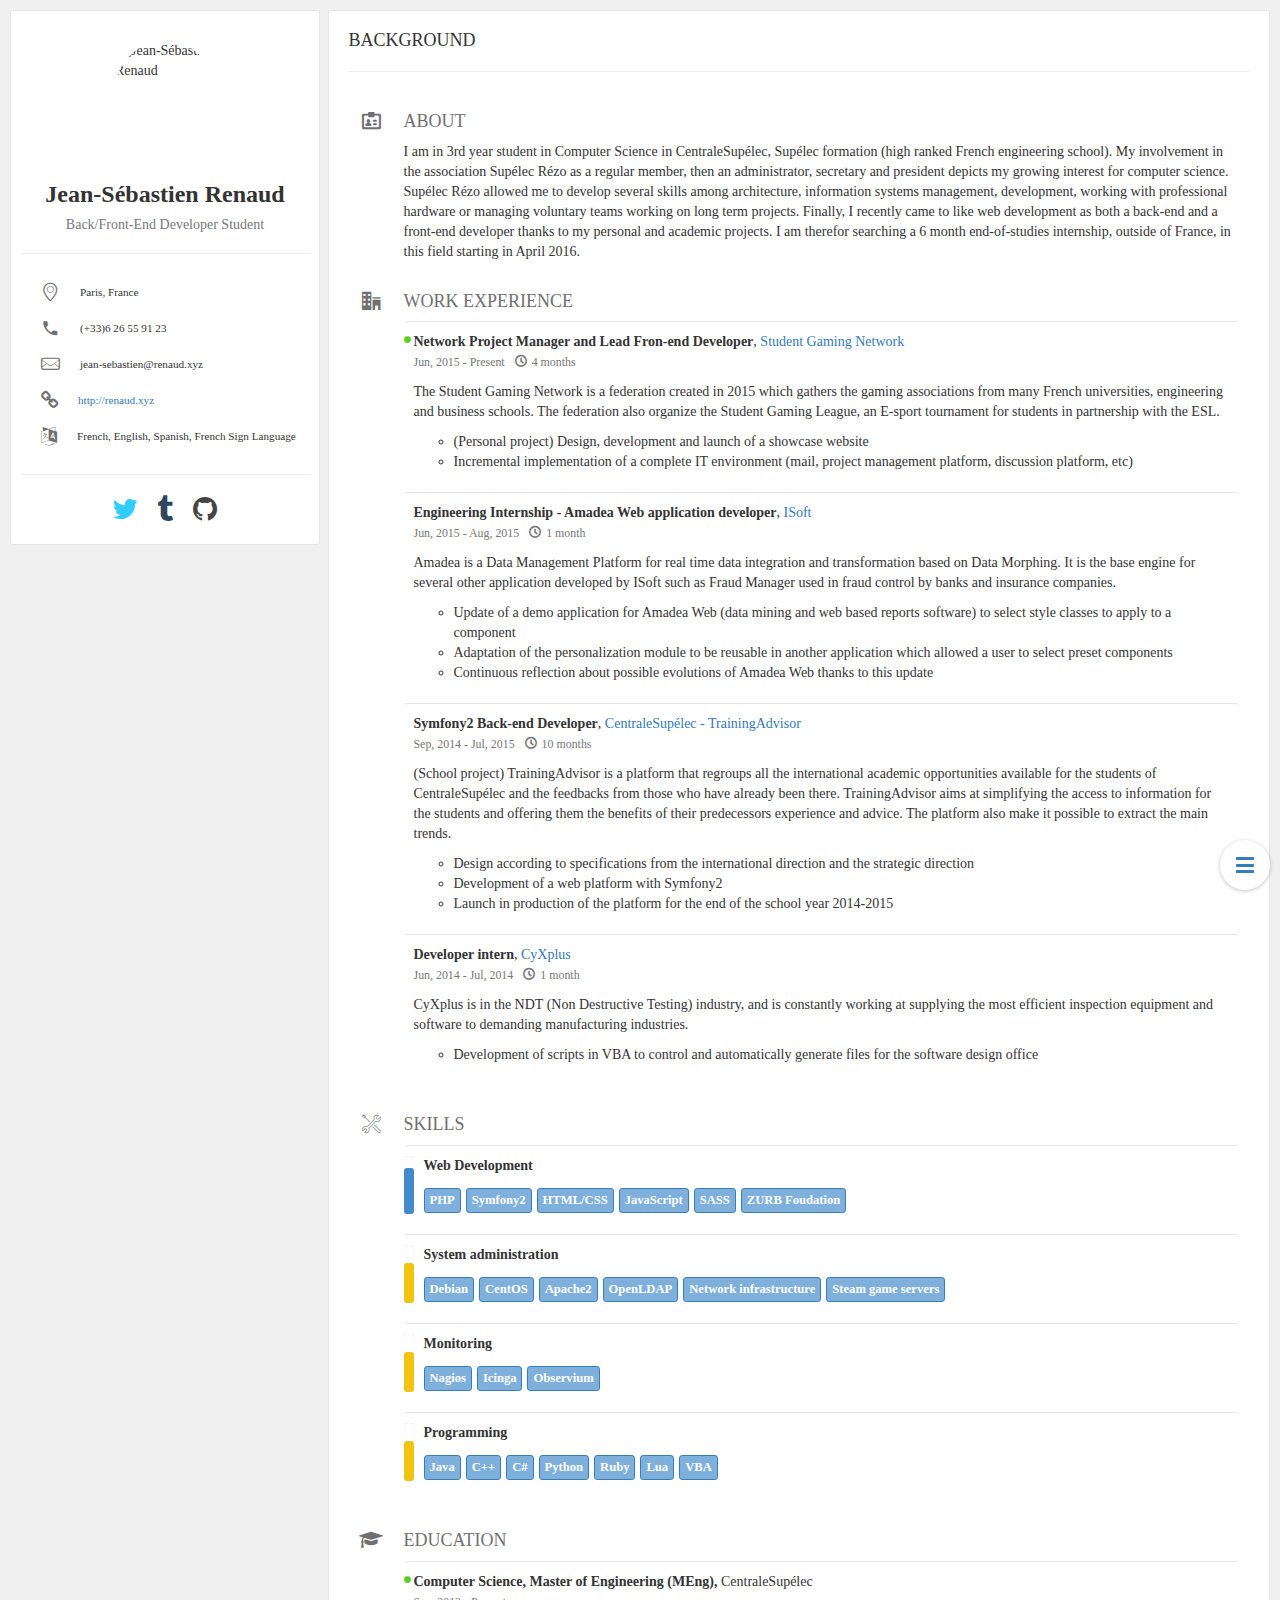
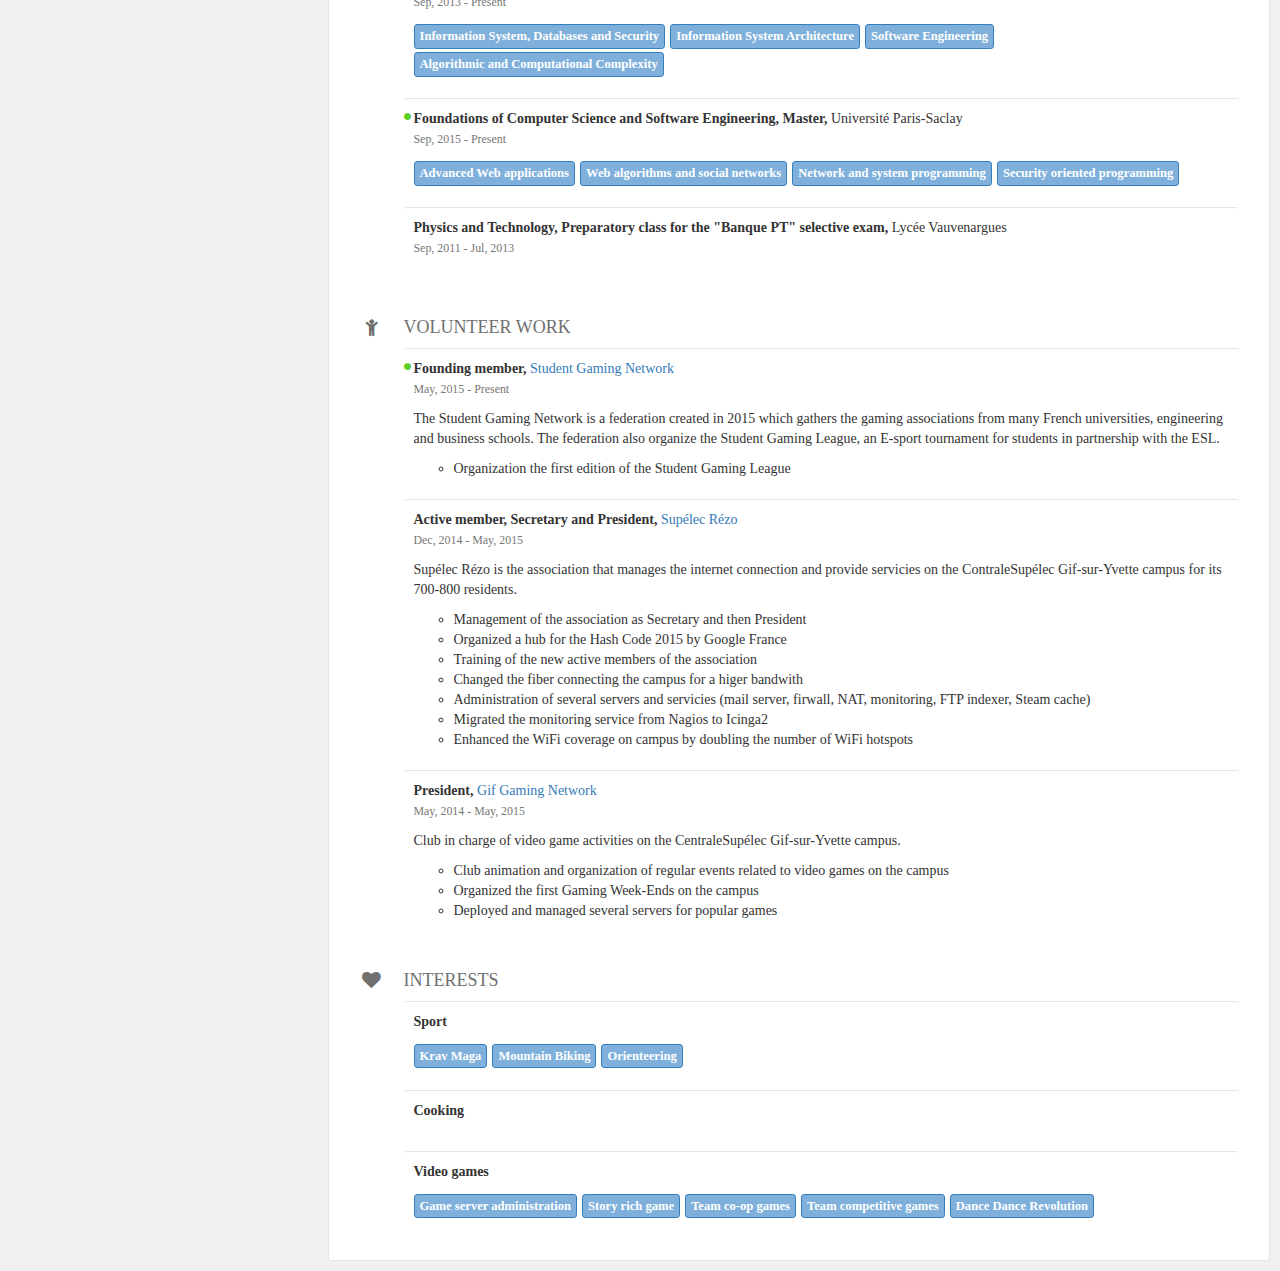
==== index.html @ fbee6b28 "Added the base file from the theme elegant" ====
<!DOCTYPE html>
<html lang="en">
    <head>
        <meta charset="utf-8"/>
        <meta http-equiv="X-UA-Compatible" content="IE=edge"/>
        <meta name="viewport" content="width=device-width, initial-scale=1"/>
        <title>Jean-Sébastien Renaud</title>
        <link rel="stylesheet" href="https://maxcdn.bootstrapcdn.com/bootstrap/3.2.0/css/bootstrap.min.css"/>
        <link rel='stylesheet prefetch' href='style.css'>
    </head>
    <body itemscope="itemscope" itemtype="http://schema.org/Person"><div class="container-fluid"><div class="row main clearfix"><a href="#" class="js-floating-nav-trigger floating-nav-trigger"><i class="icon-bars"></i><span class="close-icon">&times;</span></a><nav class="floating-nav js-floating-nav"><ul class="list-unstyled"><li><a href="#about"><i class="mr-10 icon-board"></i>About</a></li><li><a href="#work-experience"><i class="mr-10 icon-office"></i>Work Experience</a></li><li><a href="#skills"><i class="mr-10 icon-tools"></i>Skills</a></li><li><a href="#education"><i class="mr-10 icon-graduation-cap"></i>Education</a></li><li><a href="#volunteer-work"><i class="mr-10 icon-child"></i>Volunteer Work</a></li><li><a href="#interests"><i class="mr-10 icon-heart"></i>Interests</a></li></ul></nav><section class="col-md-3 card-wrapper profile-card-wrapper affix"><div class="card profile-card"><span class="profile-pic-container"><div class="profile-pic"><img data-src="holder.js/100x100" alt="Jean-Sébastien Renaud" src="//www.gravatar.com/avatar/46e7cecd5ee222e511d9d779387c1481?s=100&amp;r=pg&amp;d=mm" itemprop="image" class="media-object img-circle center-block"/></div><div class="name-and-profession text-center"><h3 itemprop="name"><b>Jean-Sébastien Renaud</b></h3><h5 itemprop="jobTitle" class="text-muted">Back/Front-End Developer Student</h5></div></span><hr/><div class="contact-details clearfix"><div class="detail"><span class="icon"><i class="icon fs-lg icon-location"></i></span><span class="info">Paris, France</span></div><div class="detail"><span class="icon"><i class="icon fs-lg icon-phone"></i></span><span itemprop="telephone" class="info">(+33)6 26 55 91 23</span></div><div class="detail"><span class="icon"><i class="icon fs-lg icon-mail"></i></span><span class="info"><a href="/cdn-cgi/l/email-protection#fa909f9b94d7899f989b898e939f94ba889f949b8f9ed4828380" itemprop="email" class="link-disguise"><span class="__cf_email__" data-cfemail="ddb7b8bcb3f0aeb8bfbcaea9b4b8b39dafb8b3bca8b9f3a5a4a7">[email&#160;protected]</span><script data-cfhash='f9e31' type="text/javascript">
        /* <![CDATA[ */!function(){try{var t="currentScript"in document?document.currentScript:function(){for(var t=document.getElementsByTagName("script"),e=t.length;e--;)if(t[e].getAttribute("data-cfhash"))return t[e]}();if(t&&t.previousSibling){var e,r,n,i,c=t.previousSibling,a=c.getAttribute("data-cfemail");if(a){for(e="",r=parseInt(a.substr(0,2),16),n=2;a.length-n;n+=2)i=parseInt(a.substr(n,2),16)^r,e+=String.fromCharCode(i);e=document.createTextNode(e),c.parentNode.replaceChild(e,c)}t.parentNode.removeChild(t);}}catch(u){}}()/* ]]> */</script></a></span></div><div class="detail"><span class="icon"><i class="icon fs-lg icon-link"></i></span><span class="info"><a href="http://renaud.xyz" target="_blank">http://renaud.xyz</a></span></div><div class="detail"><span title="Languages I speak" class="icon"><i class="icon fs-lg icon-language"></i></span><span class="info">French, English, Spanish, French Sign Language</span></div></div><hr/><div class="social-links text-center"><div><a href="https://twitter.com/BackIsBachus" target="_blank" rel="tooltip" title="Jean-Sébastien Renaud on Twitter" class="fs-2x social-link link-twitter icon-twitter"></a><a href="https://backisbachus.tumblr.com" target="_blank" rel="tooltip" title="Jean-Sébastien Renaud on Tumblr" class="fs-2x social-link link-tumblr icon-tumblr"></a><a href="https://github.com/BackIsBachus" target="_blank" rel="tooltip" title="Jean-Sébastien Renaud on GitHub" class="fs-2x social-link link-github icon-github"></a></div></div></div></section><section class="col-md-9 card-wrapper pull-right"><div class="card background-card"><h4 class="text-uppercase">Background</h4><hr/><div class="background-details"><div id="about" class="detail"><div class="icon"><i class="fs-lg icon-board"></i><span class="mobile-title">About</span></div><div class="info"><h4 class="title text-uppercase">About</h4><div itemprop="description" class="content">I am in 3rd year student in Computer Science in CentraleSupélec, Supélec formation (high ranked French engineering school). My involvement in the association Supélec Rézo as a regular member, then an administrator, secretary and president depicts my growing interest for computer science. Supélec Rézo allowed me to develop several skills among architecture, information systems management, development, working with professional hardware or managing voluntary teams working on long term projects. Finally, I recently came to like web development as both a back-end and a front-end developer thanks to my personal and academic projects. I am therefor searching a 6 month end-of-studies internship, outside of France, in this field starting in April 2016.</div></div></div><div id="work-experience" class="detail"><div class="icon"><i class="fs-lg icon-office"></i><span class="mobile-title">Work Experience</span></div><div class="info"><h4 class="title text-uppercase">Work Experience</h4><ul class="list-unstyled"><li class="card card-nested clearfix"><div class="content"><p class="clear-margin relative"><i rel="tooltip" title="Currently Working" data-placement="left" class="icon-circle current-event"></i><strong>Network Project Manager and Lead Fron-end Developer</strong>,&nbsp;<a href="http://studentgamingnetwork.fr" target="_blank">Student Gaming Network</a></p><p class="text-muted"><small><span class="space-right">Jun, 2015 - Present</span><span><i class="icon-clock mr-5"></i>4 months</span></small></p><p>The Student Gaming Network is a federation created in 2015 which gathers the gaming associations from many French universities, engineering and business schools. The federation also organize the Student Gaming League, an E-sport tournament for students in partnership with the ESL.</p><ul><li>(Personal project) Design, development and launch of a showcase website</li><li>Incremental implementation of a complete IT environment (mail, project management platform, discussion platform, etc)</li></ul></div></li><li class="card card-nested clearfix"><div class="content"><p class="clear-margin relative"><strong>Engineering Internship - Amadea Web application developer</strong>,&nbsp;<a href="http://www.isoft.fr/index_en.htm" target="_blank">ISoft</a></p><p class="text-muted"><small><span class="space-right">Jun, 2015 - Aug, 2015</span><span><i class="icon-clock mr-5"></i>1 month</span></small></p><p>Amadea is a Data Management Platform for real time data integration and transformation based on Data Morphing. It is the base engine for several other application developed by ISoft such as Fraud Manager used in fraud control by banks and insurance companies.</p><ul><li>Update of a demo application for Amadea Web (data mining and web based reports software) to select style classes to apply to a component</li><li>Adaptation of the personalization module to be reusable in another application which allowed a user to select preset components</li><li>Continuous reflection about possible evolutions of Amadea Web thanks to this update</li></ul></div></li><li class="card card-nested clearfix"><div class="content"><p class="clear-margin relative"><strong>Symfony2 Back-end Developer</strong>,&nbsp;<a href="https://trainingadvisor.supelec.fr" target="_blank">CentraleSupélec - TrainingAdvisor</a></p><p class="text-muted"><small><span class="space-right">Sep, 2014 - Jul, 2015</span><span><i class="icon-clock mr-5"></i>10 months</span></small></p><p>(School project) TrainingAdvisor is a platform that regroups all the international academic opportunities available for the students of CentraleSupélec and the feedbacks from those who have already been there. TrainingAdvisor aims at simplifying the access to information for the students and offering them the benefits of their predecessors experience and advice. The platform also make it possible to extract the main trends.</p><ul><li>Design according to specifications from the international direction and the strategic direction</li><li>Development of a web platform with Symfony2</li><li>Launch in production of the platform for the end of the school year 2014-2015</li></ul></div></li><li class="card card-nested clearfix"><div class="content"><p class="clear-margin relative"><strong>Developer intern</strong>,&nbsp;<a href="http://www.cyxplus.fr/" target="_blank">CyXplus</a></p><p class="text-muted"><small><span class="space-right">Jun, 2014 - Jul, 2014</span><span><i class="icon-clock mr-5"></i>1 month</span></small></p><p>CyXplus is in the NDT (Non Destructive Testing) industry, and is constantly working at supplying the most efficient inspection equipment and software to demanding manufacturing industries.</p><ul><li>Development of scripts in VBA to control and automatically generate files for the software design office</li></ul></div></li></ul></div></div><div id="skills" class="detail"><div class="icon"><i class="fs-lg icon-tools"></i><span class="mobile-title">Skills</span></div><div class="info"><h4 class="title text-uppercase">Skills</h4><div class="content"><ul class="list-unstyled"><li class="card card-nested card-skills"><div rel="tooltip" title="Advanced" data-placement="left" class="skill-level"><div class="skill-progress advanced"></div></div><div class="skill-info"><strong>Web Development</strong><div class="space-top labels"><span class="label label-keyword">PHP</span><span class="label label-keyword">Symfony2</span><span class="label label-keyword">HTML/CSS</span><span class="label label-keyword">JavaScript</span><span class="label label-keyword">SASS</span><span class="label label-keyword">ZURB Foudation</span></div></div></li><li class="card card-nested card-skills"><div rel="tooltip" title="Intermediate" data-placement="left" class="skill-level"><div class="skill-progress intermediate"></div></div><div class="skill-info"><strong>System administration</strong><div class="space-top labels"><span class="label label-keyword">Debian</span><span class="label label-keyword">CentOS</span><span class="label label-keyword">Apache2</span><span class="label label-keyword">OpenLDAP</span><span class="label label-keyword">Network infrastructure</span><span class="label label-keyword">Steam game servers</span></div></div></li><li class="card card-nested card-skills"><div rel="tooltip" title="Intermediate" data-placement="left" class="skill-level"><div class="skill-progress intermediate"></div></div><div class="skill-info"><strong>Monitoring</strong><div class="space-top labels"><span class="label label-keyword">Nagios</span><span class="label label-keyword">Icinga</span><span class="label label-keyword">Observium</span></div></div></li><li class="card card-nested card-skills"><div rel="tooltip" title="Intermediate" data-placement="left" class="skill-level"><div class="skill-progress intermediate"></div></div><div class="skill-info"><strong>Programming</strong><div class="space-top labels"><span class="label label-keyword">Java</span><span class="label label-keyword">C++</span><span class="label label-keyword">C#</span><span class="label label-keyword">Python</span><span class="label label-keyword">Ruby</span><span class="label label-keyword">Lua</span><span class="label label-keyword">VBA</span></div></div></li></ul></div></div></div><div id="education" class="detail"><div class="icon"><i class="fs-lg icon-graduation-cap"></i><span class="mobile-title">Education</span></div><div class="info"><h4 class="title text-uppercase">Education</h4><div class="content"><ul class="list-unstyled"><li class="card card-nested"><div class="content"><p class="clear-margin relative"><i rel="tooltip" title="Currently Pursuing" data-placement="left" class="icon-circle current-event"></i><strong>Computer Science, Master of Engineering (MEng),&nbsp;</strong>CentraleSupélec</p><p class="text-muted"><small>Sep, 2013 - Present</small></p><i></i><div class="space-top labels"><span class="label label-keyword">Information System, Databases and Security</span><span class="label label-keyword">Information System Architecture</span><span class="label label-keyword">Software Engineering</span><span class="label label-keyword">Algorithmic and Computational Complexity</span></div></div></li><li class="card card-nested"><div class="content"><p class="clear-margin relative"><i rel="tooltip" title="Currently Pursuing" data-placement="left" class="icon-circle current-event"></i><strong>Foundations of Computer Science and Software Engineering, Master,&nbsp;</strong>Université Paris-Saclay</p><p class="text-muted"><small>Sep, 2015 - Present</small></p><i></i><div class="space-top labels"><span class="label label-keyword">Advanced Web applications</span><span class="label label-keyword">Web algorithms and social networks</span><span class="label label-keyword">Network and system programming</span><span class="label label-keyword">Security oriented programming</span></div></div></li><li class="card card-nested"><div class="content"><p class="clear-margin relative"><strong>Physics and Technology, Preparatory class for the &quot;Banque PT&quot; selective exam,&nbsp;</strong>Lycée Vauvenargues</p><p class="text-muted"><small>Sep, 2011 - Jul, 2013</small></p><i></i></div></li></ul></div></div></div><div id="volunteer-work" class="detail"><div class="icon"><i class="fs-lg icon-child"></i><span class="mobile-title">Volunteer Work</span></div><div class="info"><h4 class="title text-uppercase">Volunteer Work</h4><div class="content"><ul class="list-unstyled"><li class="card card-nested"><div class="content"><p class="clear-margin relative"><i rel="tooltip" title="Currently Volunteering" data-placement="left" class="icon-circle current-event"></i><strong>Founding member, </strong><a href="http://studentgamingnetwork.fr/" target="_blank">Student Gaming Network</a></p><p class="text-muted"><small>May, 2015 - Present</small></p><p>The Student Gaming Network is a federation created in 2015 which gathers the gaming associations from many French universities, engineering and business schools. The federation also organize the Student Gaming League, an E-sport tournament for students in partnership with the ESL.</p><ul><li>Organization the first edition of the Student Gaming League</li></ul></div></li><li class="card card-nested"><div class="content"><p class="clear-margin relative"><strong>Active member, Secretary and President, </strong><a href="http://rezomen.fr/" target="_blank">Supélec Rézo</a></p><p class="text-muted"><small>Dec, 2014 - May, 2015</small></p><p>Supélec Rézo is the association that manages the internet connection and provide servicies on the ContraleSupélec Gif-sur-Yvette campus for its 700-800 residents.</p><ul><li>Management of the association as Secretary and then President</li><li>Organized a hub for the Hash Code 2015 by Google France</li><li>Training of the new active members of the association</li><li>Changed the fiber connecting the campus for a higer bandwith</li><li>Administration of several servers and servicies (mail server, firwall, NAT, monitoring, FTP indexer, Steam cache)</li><li>Migrated the monitoring service from Nagios to Icinga2</li><li>Enhanced the WiFi coverage on campus by doubling the number of WiFi hotspots</li></ul></div></li><li class="card card-nested"><div class="content"><p class="clear-margin relative"><strong>President, </strong><a href="http://gign.rez-gif.supelec.fr/" target="_blank">Gif Gaming Network</a></p><p class="text-muted"><small>May, 2014 - May, 2015</small></p><p>Club in charge of video game activities on the CentraleSupélec Gif-sur-Yvette campus.</p><ul><li>Club animation and organization of regular events related to video games on the campus</li><li>Organized the first Gaming Week-Ends on the campus</li><li>Deployed and managed several servers for popular games</li></ul></div></li></ul></div></div></div><div id="interests" class="detail"><div class="icon"><i class="fs-lg icon-heart"></i><span class="mobile-title">Interests</span></div><div class="info"><h4 class="title text-uppercase">Interests</h4><div class="content"><ul class="list-unstyled"><li class="card card-nested"><p><strong>Sport</strong></p><div class="space-top labels"><span class="label label-keyword">Krav Maga</span><span class="label label-keyword">Mountain Biking</span><span class="label label-keyword">Orienteering</span></div></li><li class="card card-nested"><p><strong>Cooking</strong></p><div class="space-top labels"></div></li><li class="card card-nested"><p><strong>Video games</strong></p><div class="space-top labels"><span class="label label-keyword">Game server administration</span><span class="label label-keyword">Story rich game</span><span class="label label-keyword">Team co-op games</span><span class="label label-keyword">Team competitive games</span><span class="label label-keyword">Dance Dance Revolution</span></div></li></ul></div></div></div></div></div></section></div></div><script src="https://ajax.googleapis.com/ajax/libs/jquery/1.11.0/jquery.min.js"></script><script src="https://cdnjs.cloudflare.com/ajax/libs/twitter-bootstrap/3.2.0/js/tooltip.js"></script><script src="https://cdnjs.cloudflare.com/ajax/libs/twitter-bootstrap/3.2.0/js/collapse.js"></script><script>$(function () {
        var toggleFloatingMenu = function() {
            $( '.js-floating-nav' ).toggleClass( 'is-visible' );
            $( '.js-floating-nav-trigger' ).toggleClass( 'is-open' );
        };

        $( ".background-card" ).css( "min-height", window.screen.availHeight + "px" );
        $( "[rel=tooltip]" ).tooltip();
        $( '.js-floating-nav-trigger' ).on( 'click', function(e) {
            e.preventDefault();
            toggleFloatingMenu();
        });
        $( '.js-floating-nav a' ).on( 'click', toggleFloatingMenu );

        $("#remaining-profiles").on('show.bs.collapse', function() {
            $( '.js-profiles-collapse > i' )
                .removeClass( 'icon-chevron-down' )
                .addClass( 'icon-chevron-up' );
        });

        $("#remaining-profiles").on('hidden.bs.collapse', function() {
            $( '.js-profiles-collapse > i' )
                .removeClass( 'icon-chevron-up' )
                .addClass( 'icon-chevron-down' );
        });
        });
        </script><script>WebFontConfig = {
    google: { families: [ 'Lato:300,400,700:latin' ] }
};
        (function() {
            var wf = document.createElement('script');
            wf.src = ('https:' == document.location.protocol ? 'https' : 'http') +
                '://ajax.googleapis.com/ajax/libs/webfont/1/webfont.js';
            wf.type = 'text/javascript';
            wf.async = 'true';
            var s = document.getElementsByTagName('script')[0];
            s.parentNode.insertBefore(wf, s);
        })();</script><script type="text/javascript">
        /* <![CDATA[ */
        (function(){try{var s,a,i,j,r,c,l=document.getElementsByTagName("a"),t=document.createElement("textarea");for(i=0;l.length-i;i++){try{a=l[i].getAttribute("href");if(a&&a.indexOf("/cdn-cgi/l/email-protection") > -1  && (a.length > 28)){s='';j=27+ 1 + a.indexOf("/cdn-cgi/l/email-protection");if (a.length > j) {r=parseInt(a.substr(j,2),16);for(j+=2;a.length>j&&a.substr(j,1)!='X';j+=2){c=parseInt(a.substr(j,2),16)^r;s+=String.fromCharCode(c);}j+=1;s+=a.substr(j,a.length-j);}t.innerHTML=s.replace(/</g,"&lt;").replace(/>/g,"&gt;");l[i].setAttribute("href","mailto:"+t.value);}}catch(e){}}}catch(e){}})();
        /* ]]> */
        </script>
        </body></html>
---- style.css ----
@font-face {
  font-family: 'icomoon';
  src: url([data-uri]) format('truetype');
  font-weight: normal;
  font-style: normal;
}

[class^="icon-"], [class*=" icon-"] {
	font-family: 'icomoon';
	speak: none;
	font-style: normal;
	font-weight: normal;
	font-variant: normal;
	text-transform: none;
	line-height: 1;

	/* Better Font Rendering =========== */
	-webkit-font-smoothing: antialiased;
	-moz-osx-font-smoothing: grayscale;
}

.icon-exercism:before {
	content: "\e601";
}
.icon-profile:before {
	content: "\e600";
}
.icon-tools:before {
	content: "\e034";
}
.icon-location:before {
	content: "\e602";
}
.icon-mail:before {
	content: "\e603";
}
.icon-phone:before {
	content: "\e03f";
}
.icon-newspaper:before {
	content: "\e607";
}
.icon-chevron-down:before {
	content: "\e60c";
}
.icon-chevron-up:before {
	content: "\e60d";
}
.icon-dots-three-horizontal:before {
	content: "\e60b";
}
.icon-thumbs-up:before {
	content: "\e604";
}
.icon-heart:before {
	content: "\f004";
}
.icon-book:before {
	content: "\f02d";
}
.icon-linkedin:before {
	content: "\f08c";
}
.icon-twitter:before {
	content: "\f099";
}
.icon-github:before {
	content: "\f09b";
}
.icon-link:before {
	content: "\f0c1";
}
.icon-bars:before {
	content: "\f0c9";
}
.icon-pinterest:before {
	content: "\f0d2";
}
.icon-googleplus:before {
	content: "\f0d5";
}
.icon-circle:before {
	content: "\f111";
}
.icon-code:before {
	content: "\f121";
}
.icon-youtube:before {
	content: "\f167";
}
.icon-stackoverflow:before {
	content: "\f16c";
}
.icon-instagram:before {
	content: "\f16d";
}
.icon-bitbucket:before {
	content: "\f171";
}
.icon-tumblr:before {
	content: "\f173";
}
.icon-dribbble:before {
	content: "\f17d";
}
.icon-skype:before {
	content: "\f17e";
}
.icon-foursquare:before {
	content: "\f180";
}
.icon-gittip:before {
	content: "\f184";
}
.icon-gratipay:before {
	content: "\f184";
}
.icon-stackexchange:before {
	content: "\f18d";
}
.icon-vimeo:before {
	content: "\f194";
}
.icon-graduation-cap:before {
	content: "\f19d";
}
.icon-language:before {
	content: "\f1ab";
}
.icon-child:before {
	content: "\f1ae";
}
.icon-behance:before {
	content: "\f1b5";
}
.icon-spotify:before {
	content: "\f1bc";
}
.icon-soundcloud:before {
	content: "\f1be";
}
.icon-codepen:before {
	content: "\f1cb";
}
.icon-hackernews:before {
	content: "\f1d4";
}
.icon-lastfm:before {
	content: "\f202";
}
.icon-angellist:before {
	content: "\f209";
}
.icon-facebook:before {
	content: "\f230";
}
.icon-trophy:before {
	content: "\e605";
}
.icon-office:before {
	content: "\e606";
}
.icon-clock:before {
	content: "\e60a";
}
.icon-reddit:before {
	content: "\e609";
}
.icon-board:before {
	content: "\e608";
}


.relative {
  position: relative;
}
.clear-margin {
  margin: 0;
}
.space-top {
  margin-top: 10px;
}
.space-right {
  margin-right: 10px;
}
.mr-5 {
  margin-right: 5px;
}
.mr-10 {
  margin-right: 10px;
}
.ml-5 {
  margin-left: 5px;
}
.labels {
  line-height: 2;
}
.label-keyword {
  display: inline-block;
  background: #7eb0db;
  color: white;
  font-size: 0.9em;
  padding: 5px;
  border: 1px solid #357ebd;
  margin-right: 5px;
}
.label-keyword:last-child {
  margin-right: 0;
}
.link-disguise {
  color: inherit;
}
.link-disguise:hover {
  color: inherit;
}
.clear-margin {
  margin: 0;
}
@media (max-width: 992px) {
  .clear-margin-sm {
    margin-bottom: 0;
  }
}
.fs-lg {
  font-size: 1.33333333em;
  line-height: .75em;
  vertical-align: -15%;
}
.fs-2x {
  font-size: 2em;
}
.fs-3x {
  font-size: 3em;
}
.fs-4x {
  font-size: 4em;
}
.btn-circle-sm {
  width: 28px;
  height: 28px;
  line-height: 28px;
  border-radius: 50%;
  text-align: center;
  padding: 0;
  outline: none !important;
}
body {
  font-family: 'Lato';
  background: #f0f0f0;
  color: #333333;
}
.main {
  padding: 5px;
}
.card {
  background: #ffffff;
  border: 1px solid #e6e6e6;
  border-radius: 3px;
  min-height: 300px;
  padding: 10px;
}
.card-nested {
  min-height: 0;
  margin-bottom: 10px;
  border-width: 1px 0 0 0;
}
.card-nested:before,
.card-nested:after {
  content: " ";
  display: table;
}
.card-nested:after {
  clear: both;
}
@media (max-width: 480px) {
  .card-nested {
    padding: 5px 0;
  }
}
.background-card {
  padding: 10px 20px;
}
.card-wrapper {
  padding: 5px;
}
@media (max-width: 992px) {
  .card-wrapper {
    float: none !important;
  }
}
.background-details .detail {
  display: table;
  padding: 10px 0;
}
.background-details .detail .icon {
  min-width: 45px;
  max-width: 45px;
  text-align: center;
}
.background-details .detail .info {
  width: 100%;
}
.background-details .detail .title,
.background-details .detail .icon {
  color: #707070;
}
.background-details .detail .mobile-title {
  display: none;
}
@media (max-width: 480px) {
  .background-details .detail .mobile-title {
    display: inline-block;
    margin-left: 5px;
    font-weight: bold;
    text-transform: uppercase;
    vertical-align: middle;
  }
}
.background-details .detail .icon,
.background-details .detail .info {
  display: table-cell;
  padding: 0 10px;
}
@media (max-width: 480px) {
  .background-details .detail {
    display: block;
  }
  .background-details .detail .icon {
    max-width: inherit;
    min-width: inherit;
    text-align: left;
  }
  .background-details .detail .icon,
  .background-details .detail .info {
    display: block;
    padding: 10px 0;
  }
  .background-details .detail .title {
    display: none;
  }
}
.info .content.has-sidebar {
  width: 80%;
  box-sizing: border-box;
  float: left;
  padding: 0 10px;
  border-right: 1px solid #cdcdcd;
}
@media (max-width: 992px) {
  .info .content.has-sidebar {
    width: 100%;
    border-right: 0;
  }
}
@media (max-width: 480px) {
  .info .content.has-sidebar {
    padding: 0 2px;
  }
}
.info .sidebar {
  margin-left: 80%;
  box-sizing: border-box;
  padding: 10px;
}
@media (max-width: 480px) {
  ul {
    padding-left: 25px;
  }
}
.current-event {
  font-size: 8px;
  color: #5ACE24;
  position: absolute;
  right: 100%;
  top: 4px;
  left: -10px;
}
/*
    Credits: http://codyhouse.co/demo/smart-fixed-navigation/index.html
*/
.floating-nav-trigger {
  width: 50px;
  height: 50px;
  -webkit-box-shadow: 0 1px 4px rgba(0, 0, 0, 0.24);
  box-shadow: 0 1px 4px rgba(0, 0, 0, 0.24);
  -webkit-transition: background-color 0.5s ease;
  -o-transition: background-color 0.5s ease;
  transition: background-color 0.5s ease;
  display: block;
  border-radius: 50%;
  text-align: center;
  background-color: white;
  font-size: 1.5em;
  color: #357ebd;
  z-index: 100;
  position: fixed;
  bottom: 10px;
  right: 10px;
  text-decoration: none !important;
}
.floating-nav-trigger > [class^="icon-"],
.floating-nav-trigger [class*=" icon-"],
.floating-nav-trigger > .close-icon {
  line-height: 50px;
}
.floating-nav-trigger .close-icon {
  display: none;
}
.floating-nav-trigger:hover {
  color: #1f496e;
  background-color: #e6e6e6;
}
.floating-nav-trigger.is-open {
  -webkit-box-shadow: none;
  box-shadow: none;
}
.floating-nav-trigger.is-open .close-icon {
  display: inherit;
}
.floating-nav-trigger.is-open .icon-bars {
  display: none;
}
.floating-nav-trigger.is-open:hover {
  background-color: white;
}
.floating-nav {
  -webkit-transform: scale(0);
  -ms-transform: scale(0);
  -o-transform: scale(0);
  transform: scale(0);
  -webkit-transform-origin: 100% 100%;
  -moz-transform-origin: 100% 100%;
  -ms-transform-origin: 100% 100%;
  transform-origin: 100% 100%;
  -webkit-transition: transform 0.3s, visibility 0s 0.3s;
  -o-transition: transform 0.3s, visibility 0s 0.3s;
  transition: transform 0.3s, visibility 0s 0.3s;
  -webkit-box-shadow: 0 1px 4px rgba(0, 0, 0, 0.24);
  box-shadow: 0 1px 4px rgba(0, 0, 0, 0.24);
  position: fixed;
  z-index: 50;
  right: 10px;
  bottom: 10px;
  background-color: white;
  width: 90%;
  max-width: 400px;
  visibility: hidden;
  overflow: hidden;
}
.floating-nav ul {
  font-size: 1.2em;
  margin: 0;
}
.floating-nav ul li {
  border-bottom: 1px solid #eff2f6;
}
.floating-nav ul li a {
  padding: 20px;
  text-decoration: none;
  color: #357ebd;
  display: block;
}
.floating-nav ul li a:hover {
  color: #1f496e;
}
.floating-nav ul li:last-child {
  border-bottom: 0;
}
.floating-nav.is-visible {
  -webkit-transform: scale(1);
  -ms-transform: scale(1);
  -o-transform: scale(1);
  transform: scale(1);
  -webkit-transition: transform 0.3s, visibility 0s 0s;
  -o-transition: transform 0.3s, visibility 0s 0s;
  transition: transform 0.3s, visibility 0s 0s;
  visibility: visible;
}
@media (max-width: 992px) {
  .profile-card-wrapper {
    position: relative;
  }
}
.profile-pic {
  padding: 20px 0;
}
@media (max-width: 992px) {
  .profile-pic {
    padding: 10px 0;
  }
}
.profile-pic img {
  width: 100px;
  height: 100px;
}
@media (max-width: 992px) {
  .name {
    margin-top: 10px;
  }
}
@media (max-width: 768px) {
  .contact-details {
    text-align: center;
  }
}
.contact-details .detail {
  display: table;
  padding: 10px 0;
}
.contact-details .detail .icon {
  padding: 0 10px;
  color: #707070;
}
@media (max-width: 992px) {
  .contact-details .detail .icon {
    padding: 0 5px 0 0;
  }
}
.contact-details .detail .info {
  font-size: 0.8em;
}
.contact-details .detail .icon,
.contact-details .detail .info {
  display: table-cell;
  vertical-align: middle;
}
@media (max-width: 768px) {
  .contact-details .detail {
    position: relative;
    float: left;
    width: 100%;
    min-height: 1px;
    padding-left: 15px;
    padding-right: 15px;
  }
}
@media (max-width: 992px) {
  .contact-details .detail {
    position: relative;
    min-height: 1px;
    padding-left: 15px;
    padding-right: 15px;
    padding: 10px;
  }
  .contact-details .detail .icon,
  .contact-details .detail .info {
    display: inline-block;
  }
}
@media (max-width: 992px) and (min-width: 768px) {
  .contact-details .detail {
    float: left;
    width: 25%;
  }
}
.social-links {
  line-height: 2.5;
}
.social-link {
  margin-left: 5px;
  min-width: 35px;
  display: inline-block;
}
.social-link:first-child {
  margin-left: 0;
}
.social-link:hover {
  text-decoration: none;
}
.link-github {
  color: #454545;
}
.link-github:hover,
.link-github:focus {
  text-decoration: none;
  color: #2b2b2b;
}
.link-twitter {
  color: #33ccff;
}
.link-twitter:hover,
.link-twitter:focus {
  text-decoration: none;
  color: #00bfff;
}
.link-blog {
  color: #f36f24;
}
.link-blog:hover,
.link-blog:focus {
  text-decoration: none;
  color: #d8560c;
}
.link-linkedin {
  color: #007bb6;
}
.link-linkedin:hover,
.link-linkedin:focus {
  text-decoration: none;
  color: #005983;
}
.link-skype {
  color: #12a5f4;
}
.link-skype:hover,
.link-skype:focus {
  text-decoration: none;
  color: #0986ca;
}
.link-instagram {
  color: #3f729b;
}
.link-instagram:hover,
.link-instagram:focus {
  text-decoration: none;
  color: #305777;
}
.link-stackoverflow {
  color: #8e8e92;
}
.link-stackoverflow:hover,
.link-stackoverflow:focus {
  text-decoration: none;
  color: #747479;
}
.link-stackexchange {
  color: #62b0df;
}
.link-stackexchange:hover,
.link-stackexchange:focus {
  text-decoration: none;
  color: #389bd6;
}
.link-lastfm {
  color: #d12127;
}
.link-lastfm:hover,
.link-lastfm:focus {
  text-decoration: none;
  color: #a51a1f;
}
.link-soundcloud {
  color: #e8822d;
}
.link-soundcloud:hover,
.link-soundcloud:focus {
  text-decoration: none;
  color: #cc6916;
}
.link-googleplus {
  color: #dd4b39;
}
.link-googleplus:hover,
.link-googleplus:focus {
  text-decoration: none;
  color: #c23321;
}
.link-youtube {
  color: #dd4b39;
}
.link-youtube:hover,
.link-youtube:focus {
  text-decoration: none;
  color: #c23321;
}
.link-pinterest {
  color: #bd091f;
}
.link-pinterest:hover,
.link-pinterest:focus {
  text-decoration: none;
  color: #8c0717;
}
.link-gratipay {
  color: #663300;
}
.link-gratipay:hover,
.link-gratipay:focus {
  text-decoration: none;
  color: #331a00;
}
.link-vimeo {
  color: #17b3e8;
}
.link-vimeo:hover,
.link-vimeo:focus {
  text-decoration: none;
  color: #128fba;
}
.link-behance {
  color: #2c98cf;
}
.link-behance:hover,
.link-behance:focus {
  text-decoration: none;
  color: #2379a5;
}
.link-codepen {
  color: #1c1c1c;
}
.link-codepen:hover,
.link-codepen:focus {
  text-decoration: none;
  color: #020202;
}
.link-foursquare {
  color: #fa4778;
}
.link-foursquare:hover,
.link-foursquare:focus {
  text-decoration: none;
  color: #f91554;
}
.link-reddit {
  color: #545454;
}
.link-reddit:hover,
.link-reddit:focus {
  text-decoration: none;
  color: #3b3b3b;
}
.link-spotify {
  color: #acd200;
}
.link-spotify:hover,
.link-spotify:focus {
  text-decoration: none;
  color: #829f00;
}
.link-tumblr {
  color: #2d4661;
}
.link-tumblr:hover,
.link-tumblr:focus {
  text-decoration: none;
  color: #1d2d3e;
}
.link-dribbble {
  color: #ce366f;
}
.link-dribbble:hover,
.link-dribbble:focus {
  text-decoration: none;
  color: #a82959;
}
.link-facebook {
  color: #4b6daa;
}
.link-facebook:hover,
.link-facebook:focus {
  text-decoration: none;
  color: #3b5687;
}
.link-angellist {
  color: #000000;
}
.link-angellist:hover,
.link-angellist:focus {
  text-decoration: none;
  color: #000000;
}
.link-bitbucket {
  color: #205081;
}
.link-bitbucket:hover,
.link-bitbucket:focus {
  text-decoration: none;
  color: #163758;
}
.link-hackernews {
  color: #ff6600;
}
.link-hackernews:hover,
.link-hackernews:focus {
  text-decoration: none;
  color: #cc5200;
}
.link-exercism {
  color: #d81d4e;
}
.link-exercism:hover,
.link-exercism:focus {
  text-decoration: none;
  color: #ab173e;
}
.card-skills {
  position: relative;
}
.skill-level {
  border-radius: 3px;
  position: absolute;
  top: 10px;
  bottom: 10px;
  left: 0;
  width: 10px;
  box-shadow: inset 0 0 1px rgba(0, 0, 0, 0.2);
}
.skill-level .skill-progress {
  position: absolute;
  border-radius: 3px;
  bottom: 0;
  width: 100%;
  -webkit-transition: height 1s ease;
}
.skill-level .skill-progress.beginner {
  height: 50%;
  background: #e74c3c;
}
.skill-level .skill-progress.intermediate {
  height: 70%;
  background: #f1c40f;
}
.skill-level .skill-progress.advanced {
  height: 80%;
  background: #428bca;
}
.skill-level .skill-progress.master {
  height: 95%;
  background: #5cb85c;
}
.skill-info {
  margin-left: 10px;
}
@media (max-width: 480px) {
  .skill-info {
    margin-left: 20px;
  }
}
@media (max-width: 768px) {
  .quote {
    font-size: inherit;
  }
}
@media print {
  a[href]:after {
    content: none !important;
  }
  .profile-card {
    text-align: center;
  }
  .profile-pic {
    display: inline-block;
    vertical-align: middle;
  }
  .profile-pic img {
    border-radius: 0;
  }
  .name-and-profession {
    display: inline-block;
    vertical-align: middle;
    margin-left: 15px;
  }
  .contact-details .detail {
    position: relative;
    float: left;
    width: 25%;
    min-height: 1px;
    padding-left: 15px;
    padding-right: 15px;
    padding: 0;
  }
  .floating-nav,
  .floating-nav-trigger {
    display: none;
  }
  .pagebreak {
    page-break-before: always;
  }
}
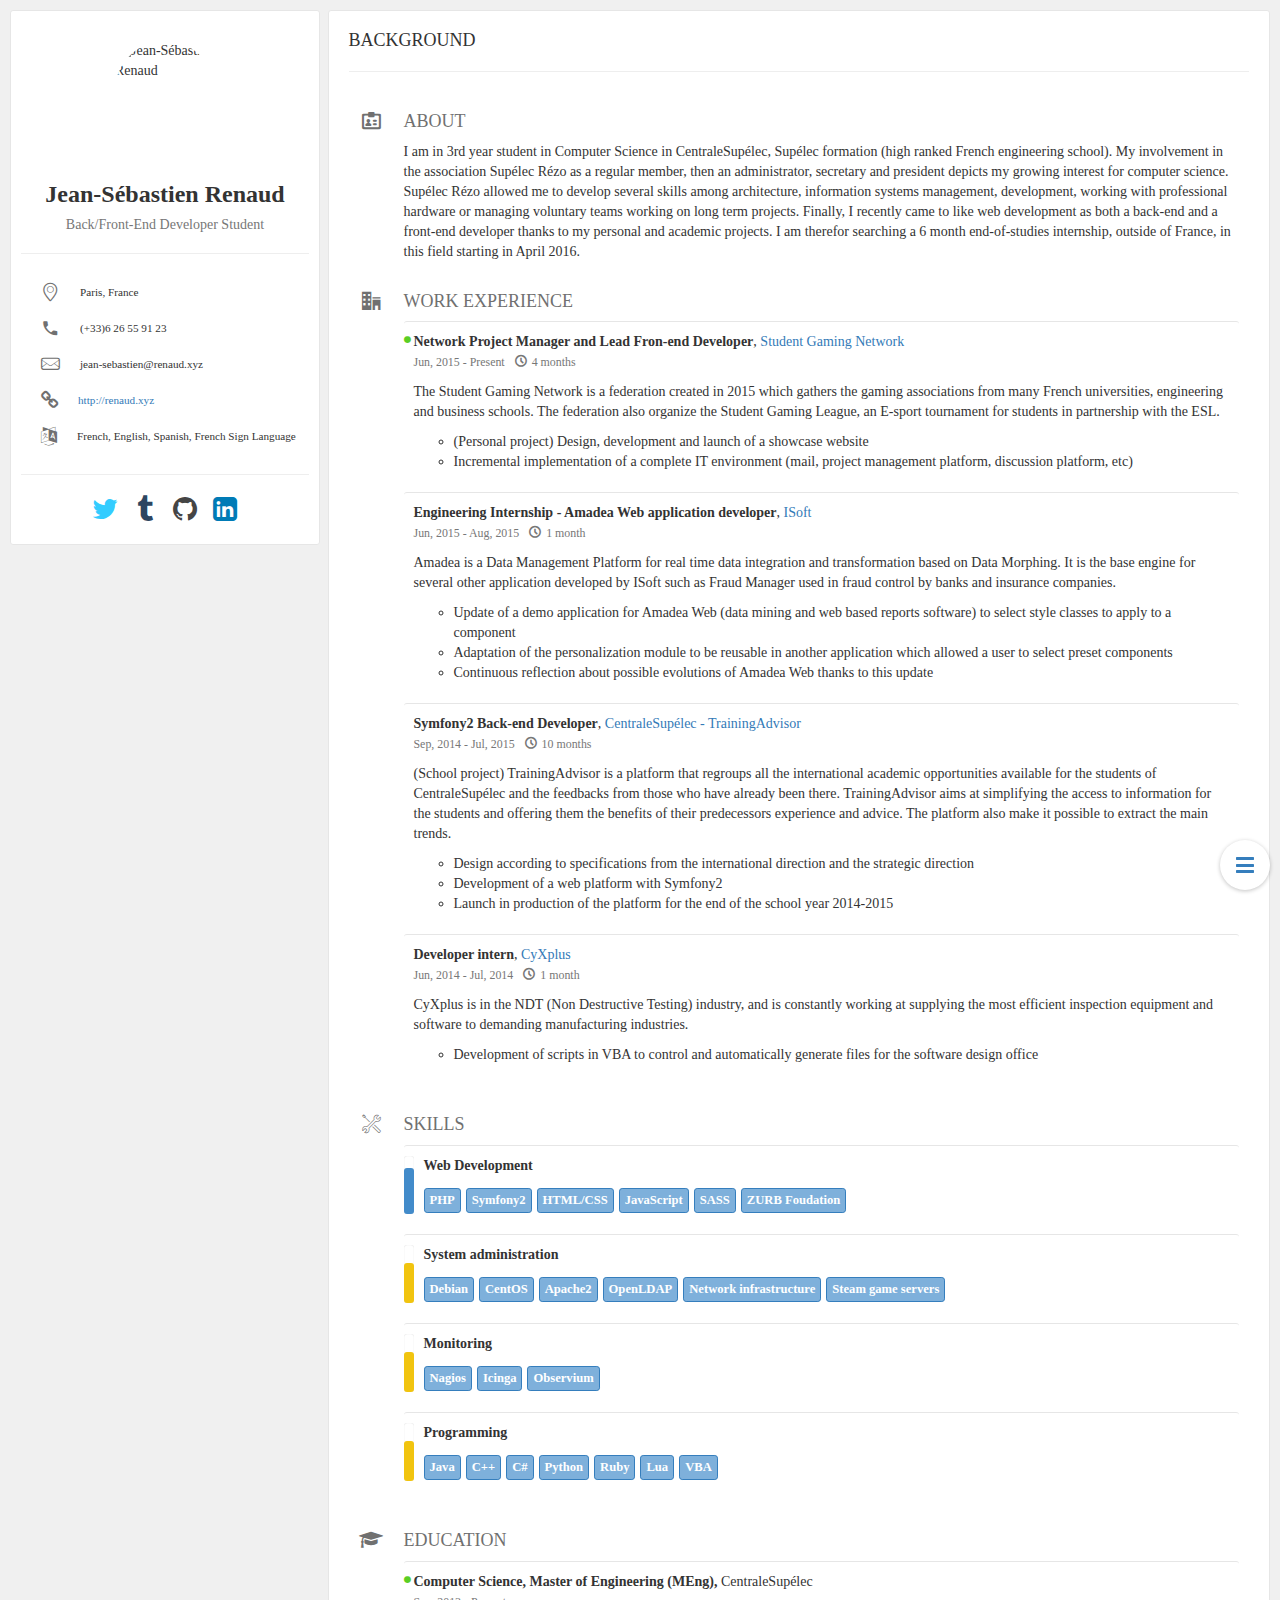
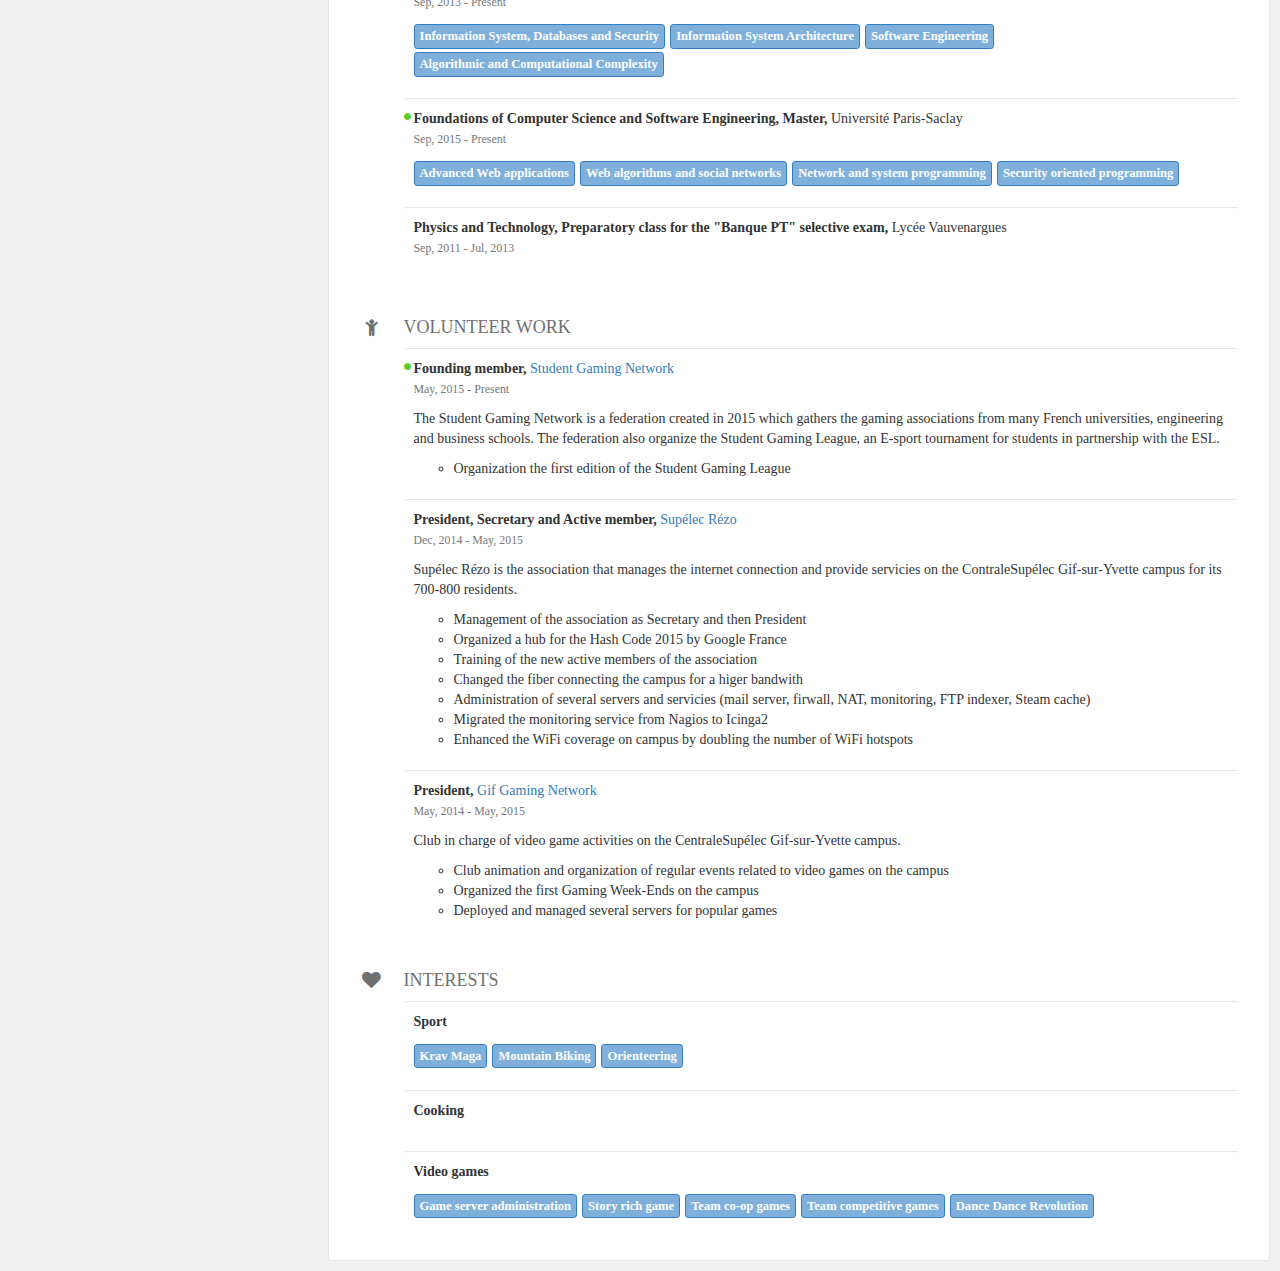
==== commit 733ef90b: "Updated prod file" ====
--- a/index.html
+++ b/index.html
@@ -8,47 +8,47 @@
         <link rel="stylesheet" href="https://maxcdn.bootstrapcdn.com/bootstrap/3.2.0/css/bootstrap.min.css"/>
         <link rel='stylesheet prefetch' href='style.css'>
     </head>
-    <body itemscope="itemscope" itemtype="http://schema.org/Person"><div class="container-fluid"><div class="row main clearfix"><a href="#" class="js-floating-nav-trigger floating-nav-trigger"><i class="icon-bars"></i><span class="close-icon">&times;</span></a><nav class="floating-nav js-floating-nav"><ul class="list-unstyled"><li><a href="#about"><i class="mr-10 icon-board"></i>About</a></li><li><a href="#work-experience"><i class="mr-10 icon-office"></i>Work Experience</a></li><li><a href="#skills"><i class="mr-10 icon-tools"></i>Skills</a></li><li><a href="#education"><i class="mr-10 icon-graduation-cap"></i>Education</a></li><li><a href="#volunteer-work"><i class="mr-10 icon-child"></i>Volunteer Work</a></li><li><a href="#interests"><i class="mr-10 icon-heart"></i>Interests</a></li></ul></nav><section class="col-md-3 card-wrapper profile-card-wrapper affix"><div class="card profile-card"><span class="profile-pic-container"><div class="profile-pic"><img data-src="holder.js/100x100" alt="Jean-Sébastien Renaud" src="//www.gravatar.com/avatar/46e7cecd5ee222e511d9d779387c1481?s=100&amp;r=pg&amp;d=mm" itemprop="image" class="media-object img-circle center-block"/></div><div class="name-and-profession text-center"><h3 itemprop="name"><b>Jean-Sébastien Renaud</b></h3><h5 itemprop="jobTitle" class="text-muted">Back/Front-End Developer Student</h5></div></span><hr/><div class="contact-details clearfix"><div class="detail"><span class="icon"><i class="icon fs-lg icon-location"></i></span><span class="info">Paris, France</span></div><div class="detail"><span class="icon"><i class="icon fs-lg icon-phone"></i></span><span itemprop="telephone" class="info">(+33)6 26 55 91 23</span></div><div class="detail"><span class="icon"><i class="icon fs-lg icon-mail"></i></span><span class="info"><a href="/cdn-cgi/l/email-protection#fa909f9b94d7899f989b898e939f94ba889f949b8f9ed4828380" itemprop="email" class="link-disguise"><span class="__cf_email__" data-cfemail="ddb7b8bcb3f0aeb8bfbcaea9b4b8b39dafb8b3bca8b9f3a5a4a7">[email&#160;protected]</span><script data-cfhash='f9e31' type="text/javascript">
-        /* <![CDATA[ */!function(){try{var t="currentScript"in document?document.currentScript:function(){for(var t=document.getElementsByTagName("script"),e=t.length;e--;)if(t[e].getAttribute("data-cfhash"))return t[e]}();if(t&&t.previousSibling){var e,r,n,i,c=t.previousSibling,a=c.getAttribute("data-cfemail");if(a){for(e="",r=parseInt(a.substr(0,2),16),n=2;a.length-n;n+=2)i=parseInt(a.substr(n,2),16)^r,e+=String.fromCharCode(i);e=document.createTextNode(e),c.parentNode.replaceChild(e,c)}t.parentNode.removeChild(t);}}catch(u){}}()/* ]]> */</script></a></span></div><div class="detail"><span class="icon"><i class="icon fs-lg icon-link"></i></span><span class="info"><a href="http://renaud.xyz" target="_blank">http://renaud.xyz</a></span></div><div class="detail"><span title="Languages I speak" class="icon"><i class="icon fs-lg icon-language"></i></span><span class="info">French, English, Spanish, French Sign Language</span></div></div><hr/><div class="social-links text-center"><div><a href="https://twitter.com/BackIsBachus" target="_blank" rel="tooltip" title="Jean-Sébastien Renaud on Twitter" class="fs-2x social-link link-twitter icon-twitter"></a><a href="https://backisbachus.tumblr.com" target="_blank" rel="tooltip" title="Jean-Sébastien Renaud on Tumblr" class="fs-2x social-link link-tumblr icon-tumblr"></a><a href="https://github.com/BackIsBachus" target="_blank" rel="tooltip" title="Jean-Sébastien Renaud on GitHub" class="fs-2x social-link link-github icon-github"></a></div></div></div></section><section class="col-md-9 card-wrapper pull-right"><div class="card background-card"><h4 class="text-uppercase">Background</h4><hr/><div class="background-details"><div id="about" class="detail"><div class="icon"><i class="fs-lg icon-board"></i><span class="mobile-title">About</span></div><div class="info"><h4 class="title text-uppercase">About</h4><div itemprop="description" class="content">I am in 3rd year student in Computer Science in CentraleSupélec, Supélec formation (high ranked French engineering school). My involvement in the association Supélec Rézo as a regular member, then an administrator, secretary and president depicts my growing interest for computer science. Supélec Rézo allowed me to develop several skills among architecture, information systems management, development, working with professional hardware or managing voluntary teams working on long term projects. Finally, I recently came to like web development as both a back-end and a front-end developer thanks to my personal and academic projects. I am therefor searching a 6 month end-of-studies internship, outside of France, in this field starting in April 2016.</div></div></div><div id="work-experience" class="detail"><div class="icon"><i class="fs-lg icon-office"></i><span class="mobile-title">Work Experience</span></div><div class="info"><h4 class="title text-uppercase">Work Experience</h4><ul class="list-unstyled"><li class="card card-nested clearfix"><div class="content"><p class="clear-margin relative"><i rel="tooltip" title="Currently Working" data-placement="left" class="icon-circle current-event"></i><strong>Network Project Manager and Lead Fron-end Developer</strong>,&nbsp;<a href="http://studentgamingnetwork.fr" target="_blank">Student Gaming Network</a></p><p class="text-muted"><small><span class="space-right">Jun, 2015 - Present</span><span><i class="icon-clock mr-5"></i>4 months</span></small></p><p>The Student Gaming Network is a federation created in 2015 which gathers the gaming associations from many French universities, engineering and business schools. The federation also organize the Student Gaming League, an E-sport tournament for students in partnership with the ESL.</p><ul><li>(Personal project) Design, development and launch of a showcase website</li><li>Incremental implementation of a complete IT environment (mail, project management platform, discussion platform, etc)</li></ul></div></li><li class="card card-nested clearfix"><div class="content"><p class="clear-margin relative"><strong>Engineering Internship - Amadea Web application developer</strong>,&nbsp;<a href="http://www.isoft.fr/index_en.htm" target="_blank">ISoft</a></p><p class="text-muted"><small><span class="space-right">Jun, 2015 - Aug, 2015</span><span><i class="icon-clock mr-5"></i>1 month</span></small></p><p>Amadea is a Data Management Platform for real time data integration and transformation based on Data Morphing. It is the base engine for several other application developed by ISoft such as Fraud Manager used in fraud control by banks and insurance companies.</p><ul><li>Update of a demo application for Amadea Web (data mining and web based reports software) to select style classes to apply to a component</li><li>Adaptation of the personalization module to be reusable in another application which allowed a user to select preset components</li><li>Continuous reflection about possible evolutions of Amadea Web thanks to this update</li></ul></div></li><li class="card card-nested clearfix"><div class="content"><p class="clear-margin relative"><strong>Symfony2 Back-end Developer</strong>,&nbsp;<a href="https://trainingadvisor.supelec.fr" target="_blank">CentraleSupélec - TrainingAdvisor</a></p><p class="text-muted"><small><span class="space-right">Sep, 2014 - Jul, 2015</span><span><i class="icon-clock mr-5"></i>10 months</span></small></p><p>(School project) TrainingAdvisor is a platform that regroups all the international academic opportunities available for the students of CentraleSupélec and the feedbacks from those who have already been there. TrainingAdvisor aims at simplifying the access to information for the students and offering them the benefits of their predecessors experience and advice. The platform also make it possible to extract the main trends.</p><ul><li>Design according to specifications from the international direction and the strategic direction</li><li>Development of a web platform with Symfony2</li><li>Launch in production of the platform for the end of the school year 2014-2015</li></ul></div></li><li class="card card-nested clearfix"><div class="content"><p class="clear-margin relative"><strong>Developer intern</strong>,&nbsp;<a href="http://www.cyxplus.fr/" target="_blank">CyXplus</a></p><p class="text-muted"><small><span class="space-right">Jun, 2014 - Jul, 2014</span><span><i class="icon-clock mr-5"></i>1 month</span></small></p><p>CyXplus is in the NDT (Non Destructive Testing) industry, and is constantly working at supplying the most efficient inspection equipment and software to demanding manufacturing industries.</p><ul><li>Development of scripts in VBA to control and automatically generate files for the software design office</li></ul></div></li></ul></div></div><div id="skills" class="detail"><div class="icon"><i class="fs-lg icon-tools"></i><span class="mobile-title">Skills</span></div><div class="info"><h4 class="title text-uppercase">Skills</h4><div class="content"><ul class="list-unstyled"><li class="card card-nested card-skills"><div rel="tooltip" title="Advanced" data-placement="left" class="skill-level"><div class="skill-progress advanced"></div></div><div class="skill-info"><strong>Web Development</strong><div class="space-top labels"><span class="label label-keyword">PHP</span><span class="label label-keyword">Symfony2</span><span class="label label-keyword">HTML/CSS</span><span class="label label-keyword">JavaScript</span><span class="label label-keyword">SASS</span><span class="label label-keyword">ZURB Foudation</span></div></div></li><li class="card card-nested card-skills"><div rel="tooltip" title="Intermediate" data-placement="left" class="skill-level"><div class="skill-progress intermediate"></div></div><div class="skill-info"><strong>System administration</strong><div class="space-top labels"><span class="label label-keyword">Debian</span><span class="label label-keyword">CentOS</span><span class="label label-keyword">Apache2</span><span class="label label-keyword">OpenLDAP</span><span class="label label-keyword">Network infrastructure</span><span class="label label-keyword">Steam game servers</span></div></div></li><li class="card card-nested card-skills"><div rel="tooltip" title="Intermediate" data-placement="left" class="skill-level"><div class="skill-progress intermediate"></div></div><div class="skill-info"><strong>Monitoring</strong><div class="space-top labels"><span class="label label-keyword">Nagios</span><span class="label label-keyword">Icinga</span><span class="label label-keyword">Observium</span></div></div></li><li class="card card-nested card-skills"><div rel="tooltip" title="Intermediate" data-placement="left" class="skill-level"><div class="skill-progress intermediate"></div></div><div class="skill-info"><strong>Programming</strong><div class="space-top labels"><span class="label label-keyword">Java</span><span class="label label-keyword">C++</span><span class="label label-keyword">C#</span><span class="label label-keyword">Python</span><span class="label label-keyword">Ruby</span><span class="label label-keyword">Lua</span><span class="label label-keyword">VBA</span></div></div></li></ul></div></div></div><div id="education" class="detail"><div class="icon"><i class="fs-lg icon-graduation-cap"></i><span class="mobile-title">Education</span></div><div class="info"><h4 class="title text-uppercase">Education</h4><div class="content"><ul class="list-unstyled"><li class="card card-nested"><div class="content"><p class="clear-margin relative"><i rel="tooltip" title="Currently Pursuing" data-placement="left" class="icon-circle current-event"></i><strong>Computer Science, Master of Engineering (MEng),&nbsp;</strong>CentraleSupélec</p><p class="text-muted"><small>Sep, 2013 - Present</small></p><i></i><div class="space-top labels"><span class="label label-keyword">Information System, Databases and Security</span><span class="label label-keyword">Information System Architecture</span><span class="label label-keyword">Software Engineering</span><span class="label label-keyword">Algorithmic and Computational Complexity</span></div></div></li><li class="card card-nested"><div class="content"><p class="clear-margin relative"><i rel="tooltip" title="Currently Pursuing" data-placement="left" class="icon-circle current-event"></i><strong>Foundations of Computer Science and Software Engineering, Master,&nbsp;</strong>Université Paris-Saclay</p><p class="text-muted"><small>Sep, 2015 - Present</small></p><i></i><div class="space-top labels"><span class="label label-keyword">Advanced Web applications</span><span class="label label-keyword">Web algorithms and social networks</span><span class="label label-keyword">Network and system programming</span><span class="label label-keyword">Security oriented programming</span></div></div></li><li class="card card-nested"><div class="content"><p class="clear-margin relative"><strong>Physics and Technology, Preparatory class for the &quot;Banque PT&quot; selective exam,&nbsp;</strong>Lycée Vauvenargues</p><p class="text-muted"><small>Sep, 2011 - Jul, 2013</small></p><i></i></div></li></ul></div></div></div><div id="volunteer-work" class="detail"><div class="icon"><i class="fs-lg icon-child"></i><span class="mobile-title">Volunteer Work</span></div><div class="info"><h4 class="title text-uppercase">Volunteer Work</h4><div class="content"><ul class="list-unstyled"><li class="card card-nested"><div class="content"><p class="clear-margin relative"><i rel="tooltip" title="Currently Volunteering" data-placement="left" class="icon-circle current-event"></i><strong>Founding member, </strong><a href="http://studentgamingnetwork.fr/" target="_blank">Student Gaming Network</a></p><p class="text-muted"><small>May, 2015 - Present</small></p><p>The Student Gaming Network is a federation created in 2015 which gathers the gaming associations from many French universities, engineering and business schools. The federation also organize the Student Gaming League, an E-sport tournament for students in partnership with the ESL.</p><ul><li>Organization the first edition of the Student Gaming League</li></ul></div></li><li class="card card-nested"><div class="content"><p class="clear-margin relative"><strong>Active member, Secretary and President, </strong><a href="http://rezomen.fr/" target="_blank">Supélec Rézo</a></p><p class="text-muted"><small>Dec, 2014 - May, 2015</small></p><p>Supélec Rézo is the association that manages the internet connection and provide servicies on the ContraleSupélec Gif-sur-Yvette campus for its 700-800 residents.</p><ul><li>Management of the association as Secretary and then President</li><li>Organized a hub for the Hash Code 2015 by Google France</li><li>Training of the new active members of the association</li><li>Changed the fiber connecting the campus for a higer bandwith</li><li>Administration of several servers and servicies (mail server, firwall, NAT, monitoring, FTP indexer, Steam cache)</li><li>Migrated the monitoring service from Nagios to Icinga2</li><li>Enhanced the WiFi coverage on campus by doubling the number of WiFi hotspots</li></ul></div></li><li class="card card-nested"><div class="content"><p class="clear-margin relative"><strong>President, </strong><a href="http://gign.rez-gif.supelec.fr/" target="_blank">Gif Gaming Network</a></p><p class="text-muted"><small>May, 2014 - May, 2015</small></p><p>Club in charge of video game activities on the CentraleSupélec Gif-sur-Yvette campus.</p><ul><li>Club animation and organization of regular events related to video games on the campus</li><li>Organized the first Gaming Week-Ends on the campus</li><li>Deployed and managed several servers for popular games</li></ul></div></li></ul></div></div></div><div id="interests" class="detail"><div class="icon"><i class="fs-lg icon-heart"></i><span class="mobile-title">Interests</span></div><div class="info"><h4 class="title text-uppercase">Interests</h4><div class="content"><ul class="list-unstyled"><li class="card card-nested"><p><strong>Sport</strong></p><div class="space-top labels"><span class="label label-keyword">Krav Maga</span><span class="label label-keyword">Mountain Biking</span><span class="label label-keyword">Orienteering</span></div></li><li class="card card-nested"><p><strong>Cooking</strong></p><div class="space-top labels"></div></li><li class="card card-nested"><p><strong>Video games</strong></p><div class="space-top labels"><span class="label label-keyword">Game server administration</span><span class="label label-keyword">Story rich game</span><span class="label label-keyword">Team co-op games</span><span class="label label-keyword">Team competitive games</span><span class="label label-keyword">Dance Dance Revolution</span></div></li></ul></div></div></div></div></div></section></div></div><script src="https://ajax.googleapis.com/ajax/libs/jquery/1.11.0/jquery.min.js"></script><script src="https://cdnjs.cloudflare.com/ajax/libs/twitter-bootstrap/3.2.0/js/tooltip.js"></script><script src="https://cdnjs.cloudflare.com/ajax/libs/twitter-bootstrap/3.2.0/js/collapse.js"></script><script>$(function () {
-        var toggleFloatingMenu = function() {
-            $( '.js-floating-nav' ).toggleClass( 'is-visible' );
-            $( '.js-floating-nav-trigger' ).toggleClass( 'is-open' );
-        };
+   <body itemscope="itemscope" itemtype="http://schema.org/Person"><div class="container-fluid"><div class="row main clearfix"><a href="#" class="js-floating-nav-trigger floating-nav-trigger"><i class="icon-bars"></i><span class="close-icon">&times;</span></a><nav class="floating-nav js-floating-nav"><ul class="list-unstyled"><li><a href="#about"><i class="mr-10 icon-board"></i>About</a></li><li><a href="#work-experience"><i class="mr-10 icon-office"></i>Work Experience</a></li><li><a href="#skills"><i class="mr-10 icon-tools"></i>Skills</a></li><li><a href="#education"><i class="mr-10 icon-graduation-cap"></i>Education</a></li><li><a href="#volunteer-work"><i class="mr-10 icon-child"></i>Volunteer Work</a></li><li><a href="#interests"><i class="mr-10 icon-heart"></i>Interests</a></li></ul></nav><section class="col-md-3 card-wrapper profile-card-wrapper affix"><div class="card profile-card"><span class="profile-pic-container"><div class="profile-pic"><img data-src="holder.js/100x100" alt="Jean-Sébastien Renaud" src="img/photo_small.png" itemprop="image" class="media-object img-circle center-block"/></div><div class="name-and-profession text-center"><h3 itemprop="name"><b>Jean-Sébastien Renaud</b></h3><h5 itemprop="jobTitle" class="text-muted">Back/Front-End Developer Student</h5></div></span><hr/><div class="contact-details clearfix"><div class="detail"><span class="icon"><i class="icon fs-lg icon-location"></i></span><span class="info">Paris, France</span></div><div class="detail"><span class="icon"><i class="icon fs-lg icon-phone"></i></span><span itemprop="telephone" class="info">(+33)6 26 55 91 23</span></div><div class="detail"><span class="icon"><i class="icon fs-lg icon-mail"></i></span><span class="info"><a href="/cdn-cgi/l/email-protection#8de7e8ece3a0fee8efecfef9e4e8e3cdffe8e3ecf8e9a3f5f4f7" itemprop="email" class="link-disguise"><span class="__cf_email__" data-cfemail="c8a2ada9a6e5bbadaaa9bbbca1ada688baada6a9bdace6b0b1b2">[email&#160;protected]</span><script data-cfhash='f9e31' type="text/javascript">
+/* <![CDATA[ */!function(){try{var t="currentScript"in document?document.currentScript:function(){for(var t=document.getElementsByTagName("script"),e=t.length;e--;)if(t[e].getAttribute("data-cfhash"))return t[e]}();if(t&&t.previousSibling){var e,r,n,i,c=t.previousSibling,a=c.getAttribute("data-cfemail");if(a){for(e="",r=parseInt(a.substr(0,2),16),n=2;a.length-n;n+=2)i=parseInt(a.substr(n,2),16)^r,e+=String.fromCharCode(i);e=document.createTextNode(e),c.parentNode.replaceChild(e,c)}t.parentNode.removeChild(t);}}catch(u){}}()/* ]]> */</script></a></span></div><div class="detail"><span class="icon"><i class="icon fs-lg icon-link"></i></span><span class="info"><a href="http://renaud.xyz" target="_blank">http://renaud.xyz</a></span></div><div class="detail"><span title="Languages I speak" class="icon"><i class="icon fs-lg icon-language"></i></span><span class="info">French, English, Spanish, French Sign Language</span></div></div><hr/><div class="social-links text-center"><div><a href="https://twitter.com/BackIsBachus" target="_blank" rel="tooltip" title="Jean-Sébastien Renaud on Twitter" class="fs-2x social-link link-twitter icon-twitter"></a><a href="https://backisbachus.tumblr.com" target="_blank" rel="tooltip" title="Jean-Sébastien Renaud on Tumblr" class="fs-2x social-link link-tumblr icon-tumblr"></a><a href="https://github.com/BackIsBachus" target="_blank" rel="tooltip" title="Jean-Sébastien Renaud on GitHub" class="fs-2x social-link link-github icon-github"></a><a href="https://www.linkedin.com/pub/jean-s%C3%A9bastien-renaud/44/206/880/en" target="_blank" rel="tooltip" title="Jean-Sébastien Renaud on LinkedIn" class="fs-2x social-link link-linkedin icon-linkedin"></a></div></div></div></section><section class="col-md-9 card-wrapper pull-right"><div class="card background-card"><h4 class="text-uppercase">Background</h4><hr/><div class="background-details"><div id="about" class="detail"><div class="icon"><i class="fs-lg icon-board"></i><span class="mobile-title">About</span></div><div class="info"><h4 class="title text-uppercase">About</h4><div itemprop="description" class="content">I am in 3rd year student in Computer Science in CentraleSupélec, Supélec formation (high ranked French engineering school). My involvement in the association Supélec Rézo as a regular member, then an administrator, secretary and president depicts my growing interest for computer science. Supélec Rézo allowed me to develop several skills among architecture, information systems management, development, working with professional hardware or managing voluntary teams working on long term projects. Finally, I recently came to like web development as both a back-end and a front-end developer thanks to my personal and academic projects. I am therefor searching a 6 month end-of-studies internship, outside of France, in this field starting in April 2016.</div></div></div><div id="work-experience" class="detail"><div class="icon"><i class="fs-lg icon-office"></i><span class="mobile-title">Work Experience</span></div><div class="info"><h4 class="title text-uppercase">Work Experience</h4><ul class="list-unstyled"><li class="card card-nested clearfix"><div class="content"><p class="clear-margin relative"><i rel="tooltip" title="Currently Working" data-placement="left" class="icon-circle current-event"></i><strong>Network Project Manager and Lead Fron-end Developer</strong>,&nbsp;<a href="http://studentgamingnetwork.fr" target="_blank">Student Gaming Network</a></p><p class="text-muted"><small><span class="space-right">Jun, 2015 - Present</span><span><i class="icon-clock mr-5"></i>4 months</span></small></p><p>The Student Gaming Network is a federation created in 2015 which gathers the gaming associations from many French universities, engineering and business schools. The federation also organize the Student Gaming League, an E-sport tournament for students in partnership with the ESL.</p><ul><li>(Personal project) Design, development and launch of a showcase website</li><li>Incremental implementation of a complete IT environment (mail, project management platform, discussion platform, etc)</li></ul></div></li><li class="card card-nested clearfix"><div class="content"><p class="clear-margin relative"><strong>Engineering Internship - Amadea Web application developer</strong>,&nbsp;<a href="http://www.isoft.fr/index_en.htm" target="_blank">ISoft</a></p><p class="text-muted"><small><span class="space-right">Jun, 2015 - Aug, 2015</span><span><i class="icon-clock mr-5"></i>1 month</span></small></p><p>Amadea is a Data Management Platform for real time data integration and transformation based on Data Morphing. It is the base engine for several other application developed by ISoft such as Fraud Manager used in fraud control by banks and insurance companies.</p><ul><li>Update of a demo application for Amadea Web (data mining and web based reports software) to select style classes to apply to a component</li><li>Adaptation of the personalization module to be reusable in another application which allowed a user to select preset components</li><li>Continuous reflection about possible evolutions of Amadea Web thanks to this update</li></ul></div></li><li class="card card-nested clearfix"><div class="content"><p class="clear-margin relative"><strong>Symfony2 Back-end Developer</strong>,&nbsp;<a href="https://trainingadvisor.supelec.fr" target="_blank">CentraleSupélec - TrainingAdvisor</a></p><p class="text-muted"><small><span class="space-right">Sep, 2014 - Jul, 2015</span><span><i class="icon-clock mr-5"></i>10 months</span></small></p><p>(School project) TrainingAdvisor is a platform that regroups all the international academic opportunities available for the students of CentraleSupélec and the feedbacks from those who have already been there. TrainingAdvisor aims at simplifying the access to information for the students and offering them the benefits of their predecessors experience and advice. The platform also make it possible to extract the main trends.</p><ul><li>Design according to specifications from the international direction and the strategic direction</li><li>Development of a web platform with Symfony2</li><li>Launch in production of the platform for the end of the school year 2014-2015</li></ul></div></li><li class="card card-nested clearfix"><div class="content"><p class="clear-margin relative"><strong>Developer intern</strong>,&nbsp;<a href="http://www.cyxplus.fr/" target="_blank">CyXplus</a></p><p class="text-muted"><small><span class="space-right">Jun, 2014 - Jul, 2014</span><span><i class="icon-clock mr-5"></i>1 month</span></small></p><p>CyXplus is in the NDT (Non Destructive Testing) industry, and is constantly working at supplying the most efficient inspection equipment and software to demanding manufacturing industries.</p><ul><li>Development of scripts in VBA to control and automatically generate files for the software design office</li></ul></div></li></ul></div></div><div id="skills" class="detail"><div class="icon"><i class="fs-lg icon-tools"></i><span class="mobile-title">Skills</span></div><div class="info"><h4 class="title text-uppercase">Skills</h4><div class="content"><ul class="list-unstyled"><li class="card card-nested card-skills"><div rel="tooltip" title="Advanced" data-placement="left" class="skill-level"><div class="skill-progress advanced"></div></div><div class="skill-info"><strong>Web Development</strong><div class="space-top labels"><span class="label label-keyword">PHP</span><span class="label label-keyword">Symfony2</span><span class="label label-keyword">HTML/CSS</span><span class="label label-keyword">JavaScript</span><span class="label label-keyword">SASS</span><span class="label label-keyword">ZURB Foudation</span></div></div></li><li class="card card-nested card-skills"><div rel="tooltip" title="Intermediate" data-placement="left" class="skill-level"><div class="skill-progress intermediate"></div></div><div class="skill-info"><strong>System administration</strong><div class="space-top labels"><span class="label label-keyword">Debian</span><span class="label label-keyword">CentOS</span><span class="label label-keyword">Apache2</span><span class="label label-keyword">OpenLDAP</span><span class="label label-keyword">Network infrastructure</span><span class="label label-keyword">Steam game servers</span></div></div></li><li class="card card-nested card-skills"><div rel="tooltip" title="Intermediate" data-placement="left" class="skill-level"><div class="skill-progress intermediate"></div></div><div class="skill-info"><strong>Monitoring</strong><div class="space-top labels"><span class="label label-keyword">Nagios</span><span class="label label-keyword">Icinga</span><span class="label label-keyword">Observium</span></div></div></li><li class="card card-nested card-skills"><div rel="tooltip" title="Intermediate" data-placement="left" class="skill-level"><div class="skill-progress intermediate"></div></div><div class="skill-info"><strong>Programming</strong><div class="space-top labels"><span class="label label-keyword">Java</span><span class="label label-keyword">C++</span><span class="label label-keyword">C#</span><span class="label label-keyword">Python</span><span class="label label-keyword">Ruby</span><span class="label label-keyword">Lua</span><span class="label label-keyword">VBA</span></div></div></li></ul></div></div></div><div id="education" class="detail"><div class="icon"><i class="fs-lg icon-graduation-cap"></i><span class="mobile-title">Education</span></div><div class="info"><h4 class="title text-uppercase">Education</h4><div class="content"><ul class="list-unstyled"><li class="card card-nested"><div class="content"><p class="clear-margin relative"><i rel="tooltip" title="Currently Pursuing" data-placement="left" class="icon-circle current-event"></i><strong>Computer Science, Master of Engineering (MEng),&nbsp;</strong>CentraleSupélec</p><p class="text-muted"><small>Sep, 2013 - Present</small></p><i></i><div class="space-top labels"><span class="label label-keyword">Information System, Databases and Security</span><span class="label label-keyword">Information System Architecture</span><span class="label label-keyword">Software Engineering</span><span class="label label-keyword">Algorithmic and Computational Complexity</span></div></div></li><li class="card card-nested"><div class="content"><p class="clear-margin relative"><i rel="tooltip" title="Currently Pursuing" data-placement="left" class="icon-circle current-event"></i><strong>Foundations of Computer Science and Software Engineering, Master,&nbsp;</strong>Université Paris-Saclay</p><p class="text-muted"><small>Sep, 2015 - Present</small></p><i></i><div class="space-top labels"><span class="label label-keyword">Advanced Web applications</span><span class="label label-keyword">Web algorithms and social networks</span><span class="label label-keyword">Network and system programming</span><span class="label label-keyword">Security oriented programming</span></div></div></li><li class="card card-nested"><div class="content"><p class="clear-margin relative"><strong>Physics and Technology, Preparatory class for the &quot;Banque PT&quot; selective exam,&nbsp;</strong>Lycée Vauvenargues</p><p class="text-muted"><small>Sep, 2011 - Jul, 2013</small></p><i></i></div></li></ul></div></div></div><div id="volunteer-work" class="detail"><div class="icon"><i class="fs-lg icon-child"></i><span class="mobile-title">Volunteer Work</span></div><div class="info"><h4 class="title text-uppercase">Volunteer Work</h4><div class="content"><ul class="list-unstyled"><li class="card card-nested"><div class="content"><p class="clear-margin relative"><i rel="tooltip" title="Currently Volunteering" data-placement="left" class="icon-circle current-event"></i><strong>Founding member, </strong><a href="http://studentgamingnetwork.fr/" target="_blank">Student Gaming Network</a></p><p class="text-muted"><small>May, 2015 - Present</small></p><p>The Student Gaming Network is a federation created in 2015 which gathers the gaming associations from many French universities, engineering and business schools. The federation also organize the Student Gaming League, an E-sport tournament for students in partnership with the ESL.</p><ul><li>Organization the first edition of the Student Gaming League</li></ul></div></li><li class="card card-nested"><div class="content"><p class="clear-margin relative"><strong>President, Secretary and Active member, </strong><a href="http://rezomen.fr/" target="_blank">Supélec Rézo</a></p><p class="text-muted"><small>Dec, 2014 - May, 2015</small></p><p>Supélec Rézo is the association that manages the internet connection and provide servicies on the ContraleSupélec Gif-sur-Yvette campus for its 700-800 residents.</p><ul><li>Management of the association as Secretary and then President</li><li>Organized a hub for the Hash Code 2015 by Google France</li><li>Training of the new active members of the association</li><li>Changed the fiber connecting the campus for a higer bandwith</li><li>Administration of several servers and servicies (mail server, firwall, NAT, monitoring, FTP indexer, Steam cache)</li><li>Migrated the monitoring service from Nagios to Icinga2</li><li>Enhanced the WiFi coverage on campus by doubling the number of WiFi hotspots</li></ul></div></li><li class="card card-nested"><div class="content"><p class="clear-margin relative"><strong>President, </strong><a href="http://gign.rez-gif.supelec.fr/" target="_blank">Gif Gaming Network</a></p><p class="text-muted"><small>May, 2014 - May, 2015</small></p><p>Club in charge of video game activities on the CentraleSupélec Gif-sur-Yvette campus.</p><ul><li>Club animation and organization of regular events related to video games on the campus</li><li>Organized the first Gaming Week-Ends on the campus</li><li>Deployed and managed several servers for popular games</li></ul></div></li></ul></div></div></div><div id="interests" class="detail"><div class="icon"><i class="fs-lg icon-heart"></i><span class="mobile-title">Interests</span></div><div class="info"><h4 class="title text-uppercase">Interests</h4><div class="content"><ul class="list-unstyled"><li class="card card-nested"><p><strong>Sport</strong></p><div class="space-top labels"><span class="label label-keyword">Krav Maga</span><span class="label label-keyword">Mountain Biking</span><span class="label label-keyword">Orienteering</span></div></li><li class="card card-nested"><p><strong>Cooking</strong></p><div class="space-top labels"></div></li><li class="card card-nested"><p><strong>Video games</strong></p><div class="space-top labels"><span class="label label-keyword">Game server administration</span><span class="label label-keyword">Story rich game</span><span class="label label-keyword">Team co-op games</span><span class="label label-keyword">Team competitive games</span><span class="label label-keyword">Dance Dance Revolution</span></div></li></ul></div></div></div></div></div></section></div></div><script src="https://ajax.googleapis.com/ajax/libs/jquery/1.11.0/jquery.min.js"></script><script src="https://cdnjs.cloudflare.com/ajax/libs/twitter-bootstrap/3.2.0/js/tooltip.js"></script><script src="https://cdnjs.cloudflare.com/ajax/libs/twitter-bootstrap/3.2.0/js/collapse.js"></script><script>$(function () {
+  var toggleFloatingMenu = function() {
+    $( '.js-floating-nav' ).toggleClass( 'is-visible' );
+    $( '.js-floating-nav-trigger' ).toggleClass( 'is-open' );
+  };
 
-        $( ".background-card" ).css( "min-height", window.screen.availHeight + "px" );
-        $( "[rel=tooltip]" ).tooltip();
-        $( '.js-floating-nav-trigger' ).on( 'click', function(e) {
-            e.preventDefault();
-            toggleFloatingMenu();
-        });
-        $( '.js-floating-nav a' ).on( 'click', toggleFloatingMenu );
+  $( ".background-card" ).css( "min-height", window.screen.availHeight + "px" );
+  $( "[rel=tooltip]" ).tooltip();
+  $( '.js-floating-nav-trigger' ).on( 'click', function(e) {
+    e.preventDefault();
+    toggleFloatingMenu();
+  });
+  $( '.js-floating-nav a' ).on( 'click', toggleFloatingMenu );
 
-        $("#remaining-profiles").on('show.bs.collapse', function() {
-            $( '.js-profiles-collapse > i' )
-                .removeClass( 'icon-chevron-down' )
-                .addClass( 'icon-chevron-up' );
-        });
+  $("#remaining-profiles").on('show.bs.collapse', function() {
+    $( '.js-profiles-collapse > i' )
+      .removeClass( 'icon-chevron-down' )
+      .addClass( 'icon-chevron-up' );
+  });
 
-        $("#remaining-profiles").on('hidden.bs.collapse', function() {
-            $( '.js-profiles-collapse > i' )
-                .removeClass( 'icon-chevron-up' )
-                .addClass( 'icon-chevron-down' );
-        });
-        });
-        </script><script>WebFontConfig = {
-    google: { families: [ 'Lato:300,400,700:latin' ] }
+  $("#remaining-profiles").on('hidden.bs.collapse', function() {
+    $( '.js-profiles-collapse > i' )
+      .removeClass( 'icon-chevron-up' )
+      .addClass( 'icon-chevron-down' );
+  });
+});
+</script><script>WebFontConfig = {
+  google: { families: [ 'Lato:300,400,700:latin' ] }
 };
-        (function() {
-            var wf = document.createElement('script');
-            wf.src = ('https:' == document.location.protocol ? 'https' : 'http') +
-                '://ajax.googleapis.com/ajax/libs/webfont/1/webfont.js';
-            wf.type = 'text/javascript';
-            wf.async = 'true';
-            var s = document.getElementsByTagName('script')[0];
-            s.parentNode.insertBefore(wf, s);
-        })();</script><script type="text/javascript">
-        /* <![CDATA[ */
-        (function(){try{var s,a,i,j,r,c,l=document.getElementsByTagName("a"),t=document.createElement("textarea");for(i=0;l.length-i;i++){try{a=l[i].getAttribute("href");if(a&&a.indexOf("/cdn-cgi/l/email-protection") > -1  && (a.length > 28)){s='';j=27+ 1 + a.indexOf("/cdn-cgi/l/email-protection");if (a.length > j) {r=parseInt(a.substr(j,2),16);for(j+=2;a.length>j&&a.substr(j,1)!='X';j+=2){c=parseInt(a.substr(j,2),16)^r;s+=String.fromCharCode(c);}j+=1;s+=a.substr(j,a.length-j);}t.innerHTML=s.replace(/</g,"&lt;").replace(/>/g,"&gt;");l[i].setAttribute("href","mailto:"+t.value);}}catch(e){}}}catch(e){}})();
-        /* ]]> */
-        </script>
-        </body></html>
+(function() {
+  var wf = document.createElement('script');
+  wf.src = ('https:' == document.location.protocol ? 'https' : 'http') +
+    '://ajax.googleapis.com/ajax/libs/webfont/1/webfont.js';
+  wf.type = 'text/javascript';
+  wf.async = 'true';
+  var s = document.getElementsByTagName('script')[0];
+  s.parentNode.insertBefore(wf, s);
+})();</script><script type="text/javascript">
+/* <![CDATA[ */
+(function(){try{var s,a,i,j,r,c,l=document.getElementsByTagName("a"),t=document.createElement("textarea");for(i=0;l.length-i;i++){try{a=l[i].getAttribute("href");if(a&&a.indexOf("/cdn-cgi/l/email-protection") > -1  && (a.length > 28)){s='';j=27+ 1 + a.indexOf("/cdn-cgi/l/email-protection");if (a.length > j) {r=parseInt(a.substr(j,2),16);for(j+=2;a.length>j&&a.substr(j,1)!='X';j+=2){c=parseInt(a.substr(j,2),16)^r;s+=String.fromCharCode(c);}j+=1;s+=a.substr(j,a.length-j);}t.innerHTML=s.replace(/</g,"&lt;").replace(/>/g,"&gt;");l[i].setAttribute("href","mailto:"+t.value);}}catch(e){}}}catch(e){}})();
+/* ]]> */
+</script>
+</body></html>
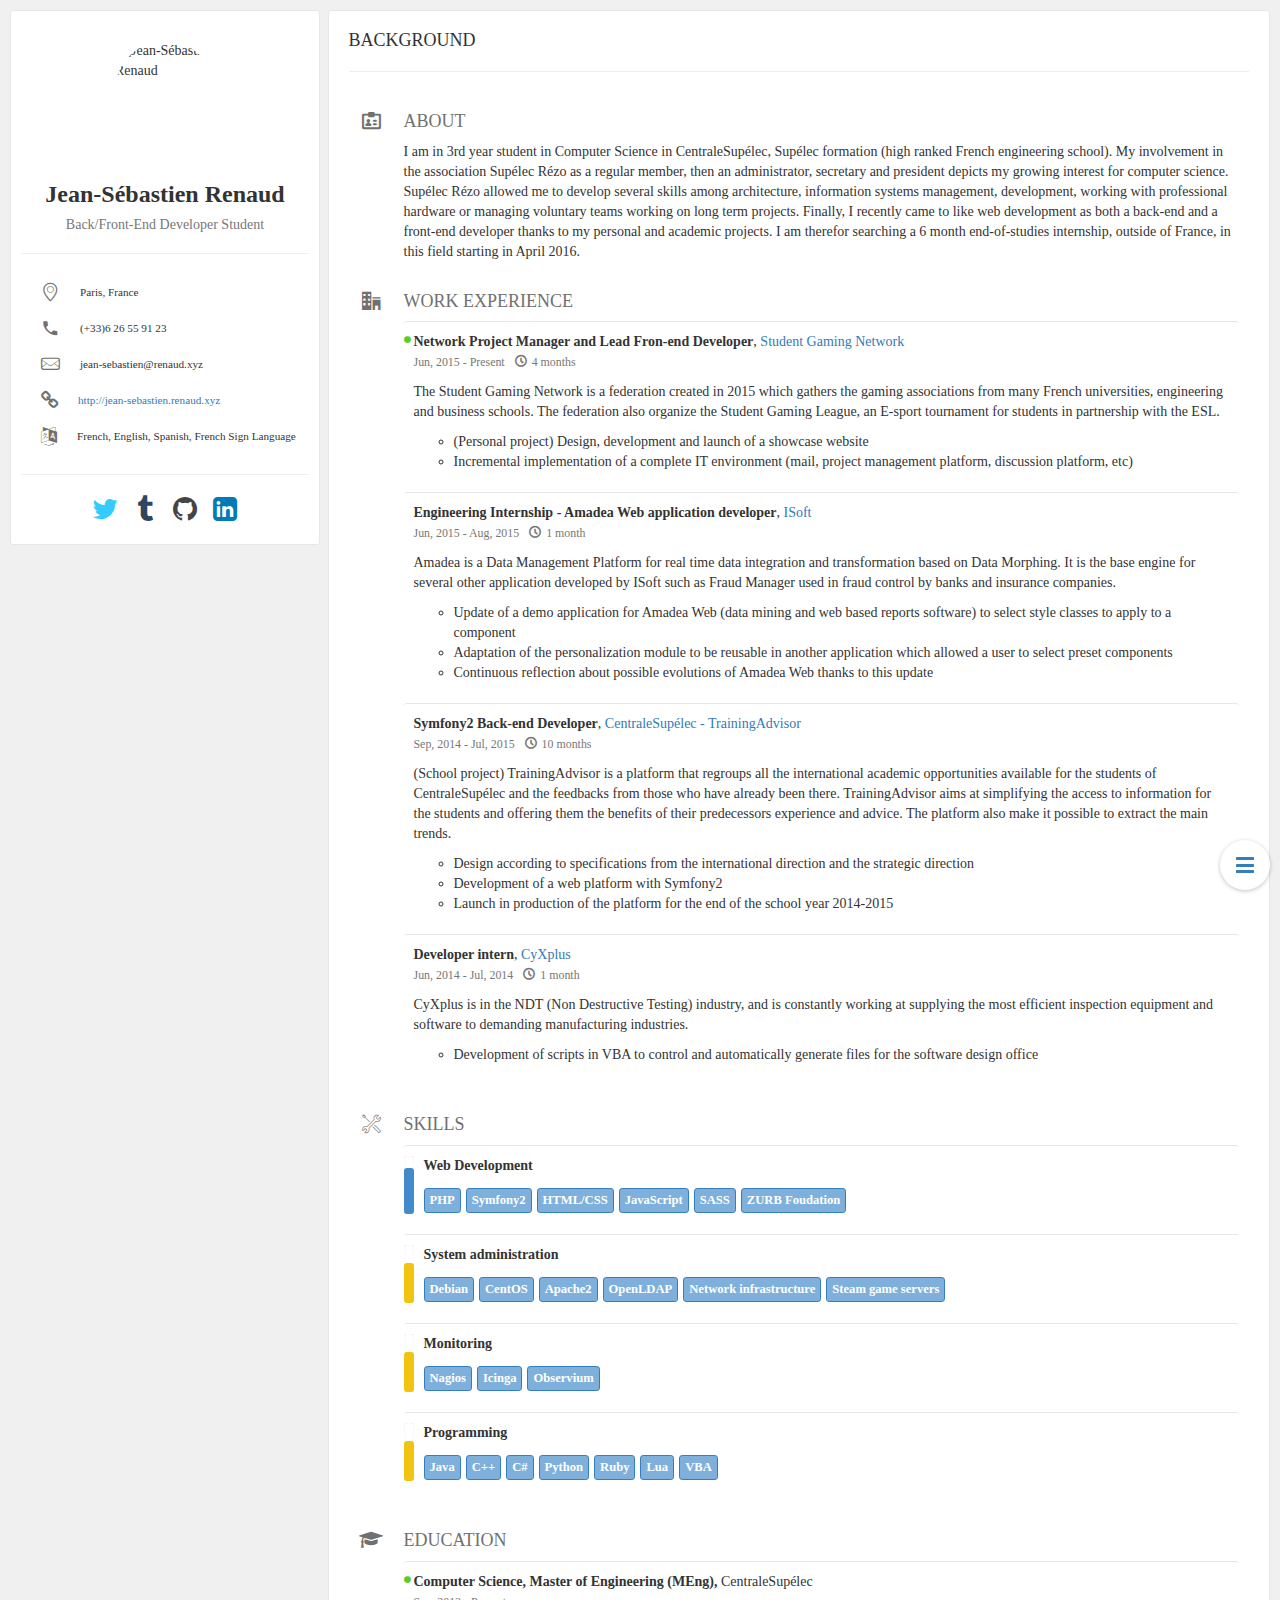
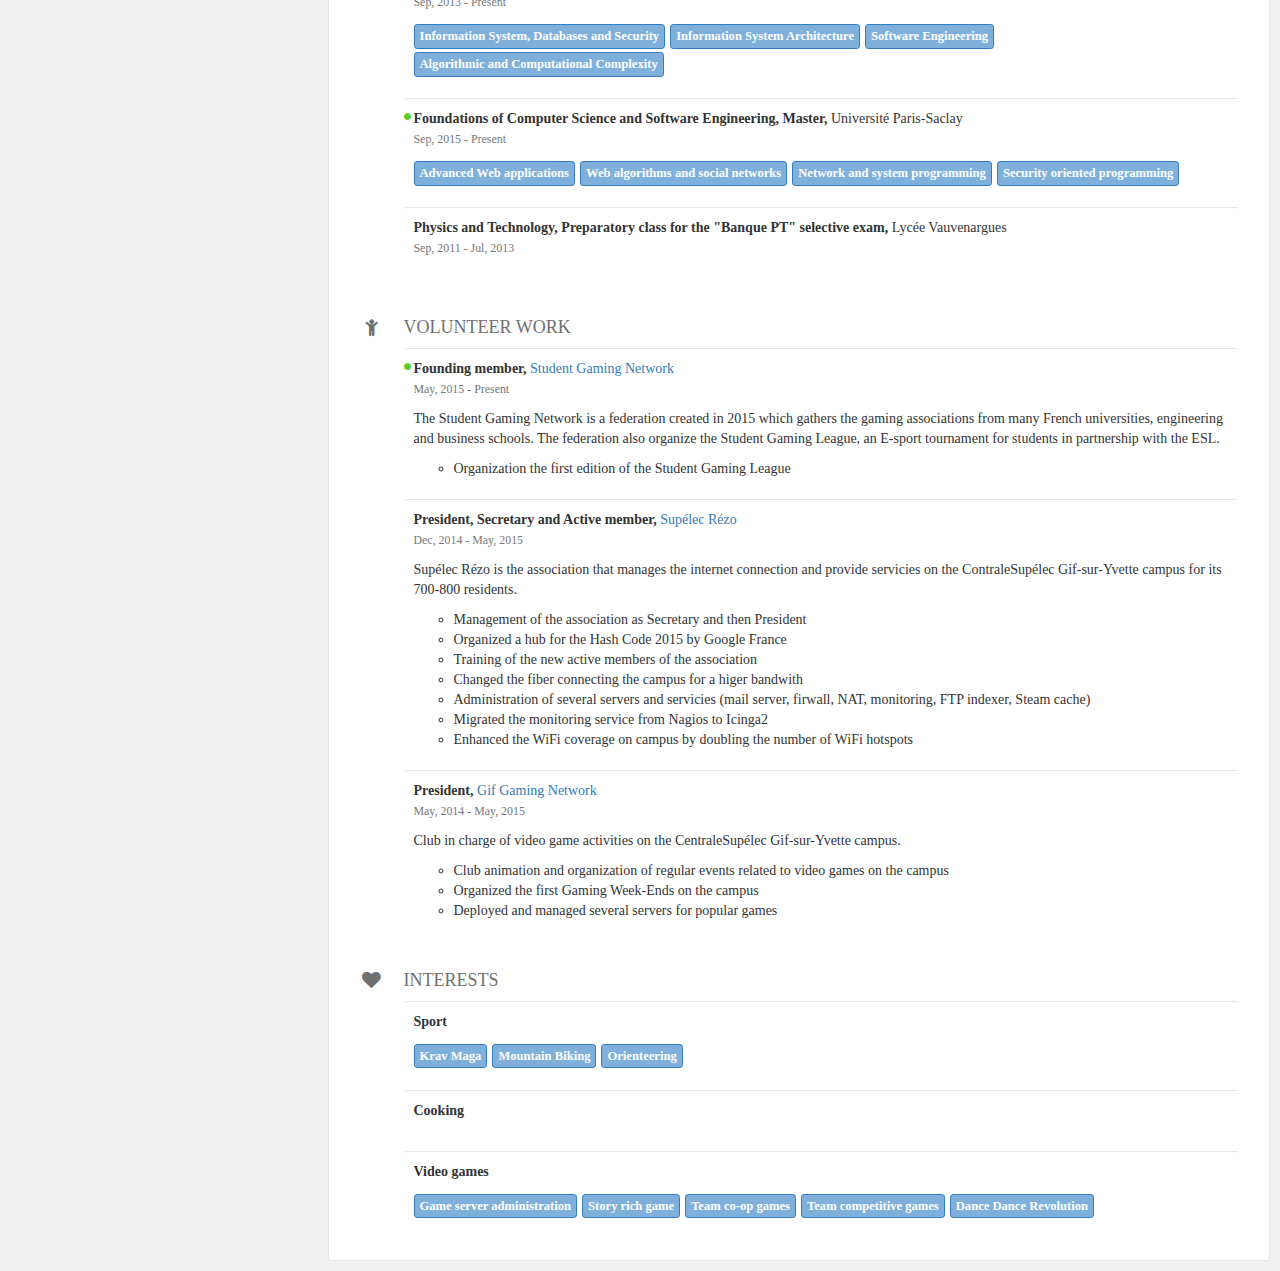
==== commit 3bbcf12d: "Updated prod file for website" ====
--- a/index.html
+++ b/index.html
@@ -9,7 +9,7 @@
         <link rel='stylesheet prefetch' href='style.css'>
     </head>
    <body itemscope="itemscope" itemtype="http://schema.org/Person"><div class="container-fluid"><div class="row main clearfix"><a href="#" class="js-floating-nav-trigger floating-nav-trigger"><i class="icon-bars"></i><span class="close-icon">&times;</span></a><nav class="floating-nav js-floating-nav"><ul class="list-unstyled"><li><a href="#about"><i class="mr-10 icon-board"></i>About</a></li><li><a href="#work-experience"><i class="mr-10 icon-office"></i>Work Experience</a></li><li><a href="#skills"><i class="mr-10 icon-tools"></i>Skills</a></li><li><a href="#education"><i class="mr-10 icon-graduation-cap"></i>Education</a></li><li><a href="#volunteer-work"><i class="mr-10 icon-child"></i>Volunteer Work</a></li><li><a href="#interests"><i class="mr-10 icon-heart"></i>Interests</a></li></ul></nav><section class="col-md-3 card-wrapper profile-card-wrapper affix"><div class="card profile-card"><span class="profile-pic-container"><div class="profile-pic"><img data-src="holder.js/100x100" alt="Jean-Sébastien Renaud" src="img/photo_small.png" itemprop="image" class="media-object img-circle center-block"/></div><div class="name-and-profession text-center"><h3 itemprop="name"><b>Jean-Sébastien Renaud</b></h3><h5 itemprop="jobTitle" class="text-muted">Back/Front-End Developer Student</h5></div></span><hr/><div class="contact-details clearfix"><div class="detail"><span class="icon"><i class="icon fs-lg icon-location"></i></span><span class="info">Paris, France</span></div><div class="detail"><span class="icon"><i class="icon fs-lg icon-phone"></i></span><span itemprop="telephone" class="info">(+33)6 26 55 91 23</span></div><div class="detail"><span class="icon"><i class="icon fs-lg icon-mail"></i></span><span class="info"><a href="/cdn-cgi/l/email-protection#8de7e8ece3a0fee8efecfef9e4e8e3cdffe8e3ecf8e9a3f5f4f7" itemprop="email" class="link-disguise"><span class="__cf_email__" data-cfemail="c8a2ada9a6e5bbadaaa9bbbca1ada688baada6a9bdace6b0b1b2">[email&#160;protected]</span><script data-cfhash='f9e31' type="text/javascript">
-/* <![CDATA[ */!function(){try{var t="currentScript"in document?document.currentScript:function(){for(var t=document.getElementsByTagName("script"),e=t.length;e--;)if(t[e].getAttribute("data-cfhash"))return t[e]}();if(t&&t.previousSibling){var e,r,n,i,c=t.previousSibling,a=c.getAttribute("data-cfemail");if(a){for(e="",r=parseInt(a.substr(0,2),16),n=2;a.length-n;n+=2)i=parseInt(a.substr(n,2),16)^r,e+=String.fromCharCode(i);e=document.createTextNode(e),c.parentNode.replaceChild(e,c)}t.parentNode.removeChild(t);}}catch(u){}}()/* ]]> */</script></a></span></div><div class="detail"><span class="icon"><i class="icon fs-lg icon-link"></i></span><span class="info"><a href="http://renaud.xyz" target="_blank">http://renaud.xyz</a></span></div><div class="detail"><span title="Languages I speak" class="icon"><i class="icon fs-lg icon-language"></i></span><span class="info">French, English, Spanish, French Sign Language</span></div></div><hr/><div class="social-links text-center"><div><a href="https://twitter.com/BackIsBachus" target="_blank" rel="tooltip" title="Jean-Sébastien Renaud on Twitter" class="fs-2x social-link link-twitter icon-twitter"></a><a href="https://backisbachus.tumblr.com" target="_blank" rel="tooltip" title="Jean-Sébastien Renaud on Tumblr" class="fs-2x social-link link-tumblr icon-tumblr"></a><a href="https://github.com/BackIsBachus" target="_blank" rel="tooltip" title="Jean-Sébastien Renaud on GitHub" class="fs-2x social-link link-github icon-github"></a><a href="https://www.linkedin.com/pub/jean-s%C3%A9bastien-renaud/44/206/880/en" target="_blank" rel="tooltip" title="Jean-Sébastien Renaud on LinkedIn" class="fs-2x social-link link-linkedin icon-linkedin"></a></div></div></div></section><section class="col-md-9 card-wrapper pull-right"><div class="card background-card"><h4 class="text-uppercase">Background</h4><hr/><div class="background-details"><div id="about" class="detail"><div class="icon"><i class="fs-lg icon-board"></i><span class="mobile-title">About</span></div><div class="info"><h4 class="title text-uppercase">About</h4><div itemprop="description" class="content">I am in 3rd year student in Computer Science in CentraleSupélec, Supélec formation (high ranked French engineering school). My involvement in the association Supélec Rézo as a regular member, then an administrator, secretary and president depicts my growing interest for computer science. Supélec Rézo allowed me to develop several skills among architecture, information systems management, development, working with professional hardware or managing voluntary teams working on long term projects. Finally, I recently came to like web development as both a back-end and a front-end developer thanks to my personal and academic projects. I am therefor searching a 6 month end-of-studies internship, outside of France, in this field starting in April 2016.</div></div></div><div id="work-experience" class="detail"><div class="icon"><i class="fs-lg icon-office"></i><span class="mobile-title">Work Experience</span></div><div class="info"><h4 class="title text-uppercase">Work Experience</h4><ul class="list-unstyled"><li class="card card-nested clearfix"><div class="content"><p class="clear-margin relative"><i rel="tooltip" title="Currently Working" data-placement="left" class="icon-circle current-event"></i><strong>Network Project Manager and Lead Fron-end Developer</strong>,&nbsp;<a href="http://studentgamingnetwork.fr" target="_blank">Student Gaming Network</a></p><p class="text-muted"><small><span class="space-right">Jun, 2015 - Present</span><span><i class="icon-clock mr-5"></i>4 months</span></small></p><p>The Student Gaming Network is a federation created in 2015 which gathers the gaming associations from many French universities, engineering and business schools. The federation also organize the Student Gaming League, an E-sport tournament for students in partnership with the ESL.</p><ul><li>(Personal project) Design, development and launch of a showcase website</li><li>Incremental implementation of a complete IT environment (mail, project management platform, discussion platform, etc)</li></ul></div></li><li class="card card-nested clearfix"><div class="content"><p class="clear-margin relative"><strong>Engineering Internship - Amadea Web application developer</strong>,&nbsp;<a href="http://www.isoft.fr/index_en.htm" target="_blank">ISoft</a></p><p class="text-muted"><small><span class="space-right">Jun, 2015 - Aug, 2015</span><span><i class="icon-clock mr-5"></i>1 month</span></small></p><p>Amadea is a Data Management Platform for real time data integration and transformation based on Data Morphing. It is the base engine for several other application developed by ISoft such as Fraud Manager used in fraud control by banks and insurance companies.</p><ul><li>Update of a demo application for Amadea Web (data mining and web based reports software) to select style classes to apply to a component</li><li>Adaptation of the personalization module to be reusable in another application which allowed a user to select preset components</li><li>Continuous reflection about possible evolutions of Amadea Web thanks to this update</li></ul></div></li><li class="card card-nested clearfix"><div class="content"><p class="clear-margin relative"><strong>Symfony2 Back-end Developer</strong>,&nbsp;<a href="https://trainingadvisor.supelec.fr" target="_blank">CentraleSupélec - TrainingAdvisor</a></p><p class="text-muted"><small><span class="space-right">Sep, 2014 - Jul, 2015</span><span><i class="icon-clock mr-5"></i>10 months</span></small></p><p>(School project) TrainingAdvisor is a platform that regroups all the international academic opportunities available for the students of CentraleSupélec and the feedbacks from those who have already been there. TrainingAdvisor aims at simplifying the access to information for the students and offering them the benefits of their predecessors experience and advice. The platform also make it possible to extract the main trends.</p><ul><li>Design according to specifications from the international direction and the strategic direction</li><li>Development of a web platform with Symfony2</li><li>Launch in production of the platform for the end of the school year 2014-2015</li></ul></div></li><li class="card card-nested clearfix"><div class="content"><p class="clear-margin relative"><strong>Developer intern</strong>,&nbsp;<a href="http://www.cyxplus.fr/" target="_blank">CyXplus</a></p><p class="text-muted"><small><span class="space-right">Jun, 2014 - Jul, 2014</span><span><i class="icon-clock mr-5"></i>1 month</span></small></p><p>CyXplus is in the NDT (Non Destructive Testing) industry, and is constantly working at supplying the most efficient inspection equipment and software to demanding manufacturing industries.</p><ul><li>Development of scripts in VBA to control and automatically generate files for the software design office</li></ul></div></li></ul></div></div><div id="skills" class="detail"><div class="icon"><i class="fs-lg icon-tools"></i><span class="mobile-title">Skills</span></div><div class="info"><h4 class="title text-uppercase">Skills</h4><div class="content"><ul class="list-unstyled"><li class="card card-nested card-skills"><div rel="tooltip" title="Advanced" data-placement="left" class="skill-level"><div class="skill-progress advanced"></div></div><div class="skill-info"><strong>Web Development</strong><div class="space-top labels"><span class="label label-keyword">PHP</span><span class="label label-keyword">Symfony2</span><span class="label label-keyword">HTML/CSS</span><span class="label label-keyword">JavaScript</span><span class="label label-keyword">SASS</span><span class="label label-keyword">ZURB Foudation</span></div></div></li><li class="card card-nested card-skills"><div rel="tooltip" title="Intermediate" data-placement="left" class="skill-level"><div class="skill-progress intermediate"></div></div><div class="skill-info"><strong>System administration</strong><div class="space-top labels"><span class="label label-keyword">Debian</span><span class="label label-keyword">CentOS</span><span class="label label-keyword">Apache2</span><span class="label label-keyword">OpenLDAP</span><span class="label label-keyword">Network infrastructure</span><span class="label label-keyword">Steam game servers</span></div></div></li><li class="card card-nested card-skills"><div rel="tooltip" title="Intermediate" data-placement="left" class="skill-level"><div class="skill-progress intermediate"></div></div><div class="skill-info"><strong>Monitoring</strong><div class="space-top labels"><span class="label label-keyword">Nagios</span><span class="label label-keyword">Icinga</span><span class="label label-keyword">Observium</span></div></div></li><li class="card card-nested card-skills"><div rel="tooltip" title="Intermediate" data-placement="left" class="skill-level"><div class="skill-progress intermediate"></div></div><div class="skill-info"><strong>Programming</strong><div class="space-top labels"><span class="label label-keyword">Java</span><span class="label label-keyword">C++</span><span class="label label-keyword">C#</span><span class="label label-keyword">Python</span><span class="label label-keyword">Ruby</span><span class="label label-keyword">Lua</span><span class="label label-keyword">VBA</span></div></div></li></ul></div></div></div><div id="education" class="detail"><div class="icon"><i class="fs-lg icon-graduation-cap"></i><span class="mobile-title">Education</span></div><div class="info"><h4 class="title text-uppercase">Education</h4><div class="content"><ul class="list-unstyled"><li class="card card-nested"><div class="content"><p class="clear-margin relative"><i rel="tooltip" title="Currently Pursuing" data-placement="left" class="icon-circle current-event"></i><strong>Computer Science, Master of Engineering (MEng),&nbsp;</strong>CentraleSupélec</p><p class="text-muted"><small>Sep, 2013 - Present</small></p><i></i><div class="space-top labels"><span class="label label-keyword">Information System, Databases and Security</span><span class="label label-keyword">Information System Architecture</span><span class="label label-keyword">Software Engineering</span><span class="label label-keyword">Algorithmic and Computational Complexity</span></div></div></li><li class="card card-nested"><div class="content"><p class="clear-margin relative"><i rel="tooltip" title="Currently Pursuing" data-placement="left" class="icon-circle current-event"></i><strong>Foundations of Computer Science and Software Engineering, Master,&nbsp;</strong>Université Paris-Saclay</p><p class="text-muted"><small>Sep, 2015 - Present</small></p><i></i><div class="space-top labels"><span class="label label-keyword">Advanced Web applications</span><span class="label label-keyword">Web algorithms and social networks</span><span class="label label-keyword">Network and system programming</span><span class="label label-keyword">Security oriented programming</span></div></div></li><li class="card card-nested"><div class="content"><p class="clear-margin relative"><strong>Physics and Technology, Preparatory class for the &quot;Banque PT&quot; selective exam,&nbsp;</strong>Lycée Vauvenargues</p><p class="text-muted"><small>Sep, 2011 - Jul, 2013</small></p><i></i></div></li></ul></div></div></div><div id="volunteer-work" class="detail"><div class="icon"><i class="fs-lg icon-child"></i><span class="mobile-title">Volunteer Work</span></div><div class="info"><h4 class="title text-uppercase">Volunteer Work</h4><div class="content"><ul class="list-unstyled"><li class="card card-nested"><div class="content"><p class="clear-margin relative"><i rel="tooltip" title="Currently Volunteering" data-placement="left" class="icon-circle current-event"></i><strong>Founding member, </strong><a href="http://studentgamingnetwork.fr/" target="_blank">Student Gaming Network</a></p><p class="text-muted"><small>May, 2015 - Present</small></p><p>The Student Gaming Network is a federation created in 2015 which gathers the gaming associations from many French universities, engineering and business schools. The federation also organize the Student Gaming League, an E-sport tournament for students in partnership with the ESL.</p><ul><li>Organization the first edition of the Student Gaming League</li></ul></div></li><li class="card card-nested"><div class="content"><p class="clear-margin relative"><strong>President, Secretary and Active member, </strong><a href="http://rezomen.fr/" target="_blank">Supélec Rézo</a></p><p class="text-muted"><small>Dec, 2014 - May, 2015</small></p><p>Supélec Rézo is the association that manages the internet connection and provide servicies on the ContraleSupélec Gif-sur-Yvette campus for its 700-800 residents.</p><ul><li>Management of the association as Secretary and then President</li><li>Organized a hub for the Hash Code 2015 by Google France</li><li>Training of the new active members of the association</li><li>Changed the fiber connecting the campus for a higer bandwith</li><li>Administration of several servers and servicies (mail server, firwall, NAT, monitoring, FTP indexer, Steam cache)</li><li>Migrated the monitoring service from Nagios to Icinga2</li><li>Enhanced the WiFi coverage on campus by doubling the number of WiFi hotspots</li></ul></div></li><li class="card card-nested"><div class="content"><p class="clear-margin relative"><strong>President, </strong><a href="http://gign.rez-gif.supelec.fr/" target="_blank">Gif Gaming Network</a></p><p class="text-muted"><small>May, 2014 - May, 2015</small></p><p>Club in charge of video game activities on the CentraleSupélec Gif-sur-Yvette campus.</p><ul><li>Club animation and organization of regular events related to video games on the campus</li><li>Organized the first Gaming Week-Ends on the campus</li><li>Deployed and managed several servers for popular games</li></ul></div></li></ul></div></div></div><div id="interests" class="detail"><div class="icon"><i class="fs-lg icon-heart"></i><span class="mobile-title">Interests</span></div><div class="info"><h4 class="title text-uppercase">Interests</h4><div class="content"><ul class="list-unstyled"><li class="card card-nested"><p><strong>Sport</strong></p><div class="space-top labels"><span class="label label-keyword">Krav Maga</span><span class="label label-keyword">Mountain Biking</span><span class="label label-keyword">Orienteering</span></div></li><li class="card card-nested"><p><strong>Cooking</strong></p><div class="space-top labels"></div></li><li class="card card-nested"><p><strong>Video games</strong></p><div class="space-top labels"><span class="label label-keyword">Game server administration</span><span class="label label-keyword">Story rich game</span><span class="label label-keyword">Team co-op games</span><span class="label label-keyword">Team competitive games</span><span class="label label-keyword">Dance Dance Revolution</span></div></li></ul></div></div></div></div></div></section></div></div><script src="https://ajax.googleapis.com/ajax/libs/jquery/1.11.0/jquery.min.js"></script><script src="https://cdnjs.cloudflare.com/ajax/libs/twitter-bootstrap/3.2.0/js/tooltip.js"></script><script src="https://cdnjs.cloudflare.com/ajax/libs/twitter-bootstrap/3.2.0/js/collapse.js"></script><script>$(function () {
+/* <![CDATA[ */!function(){try{var t="currentScript"in document?document.currentScript:function(){for(var t=document.getElementsByTagName("script"),e=t.length;e--;)if(t[e].getAttribute("data-cfhash"))return t[e]}();if(t&&t.previousSibling){var e,r,n,i,c=t.previousSibling,a=c.getAttribute("data-cfemail");if(a){for(e="",r=parseInt(a.substr(0,2),16),n=2;a.length-n;n+=2)i=parseInt(a.substr(n,2),16)^r,e+=String.fromCharCode(i);e=document.createTextNode(e),c.parentNode.replaceChild(e,c)}t.parentNode.removeChild(t);}}catch(u){}}()/* ]]> */</script></a></span></div><div class="detail"><span class="icon"><i class="icon fs-lg icon-link"></i></span><span class="info"><a href="http://jean-sebastien.renaud.xyz" target="_blank">http://jean-sebastien.renaud.xyz</a></span></div><div class="detail"><span title="Languages I speak" class="icon"><i class="icon fs-lg icon-language"></i></span><span class="info">French, English, Spanish, French Sign Language</span></div></div><hr/><div class="social-links text-center"><div><a href="https://twitter.com/BackIsBachus" target="_blank" rel="tooltip" title="Jean-Sébastien Renaud on Twitter" class="fs-2x social-link link-twitter icon-twitter"></a><a href="https://backisbachus.tumblr.com" target="_blank" rel="tooltip" title="Jean-Sébastien Renaud on Tumblr" class="fs-2x social-link link-tumblr icon-tumblr"></a><a href="https://github.com/BackIsBachus" target="_blank" rel="tooltip" title="Jean-Sébastien Renaud on GitHub" class="fs-2x social-link link-github icon-github"></a><a href="https://www.linkedin.com/pub/jean-s%C3%A9bastien-renaud/44/206/880/en" target="_blank" rel="tooltip" title="Jean-Sébastien Renaud on LinkedIn" class="fs-2x social-link link-linkedin icon-linkedin"></a></div></div></div></section><section class="col-md-9 card-wrapper pull-right"><div class="card background-card"><h4 class="text-uppercase">Background</h4><hr/><div class="background-details"><div id="about" class="detail"><div class="icon"><i class="fs-lg icon-board"></i><span class="mobile-title">About</span></div><div class="info"><h4 class="title text-uppercase">About</h4><div itemprop="description" class="content">I am in 3rd year student in Computer Science in CentraleSupélec, Supélec formation (high ranked French engineering school). My involvement in the association Supélec Rézo as a regular member, then an administrator, secretary and president depicts my growing interest for computer science. Supélec Rézo allowed me to develop several skills among architecture, information systems management, development, working with professional hardware or managing voluntary teams working on long term projects. Finally, I recently came to like web development as both a back-end and a front-end developer thanks to my personal and academic projects. I am therefor searching a 6 month end-of-studies internship, outside of France, in this field starting in April 2016.</div></div></div><div id="work-experience" class="detail"><div class="icon"><i class="fs-lg icon-office"></i><span class="mobile-title">Work Experience</span></div><div class="info"><h4 class="title text-uppercase">Work Experience</h4><ul class="list-unstyled"><li class="card card-nested clearfix"><div class="content"><p class="clear-margin relative"><i rel="tooltip" title="Currently Working" data-placement="left" class="icon-circle current-event"></i><strong>Network Project Manager and Lead Fron-end Developer</strong>,&nbsp;<a href="http://studentgamingnetwork.fr" target="_blank">Student Gaming Network</a></p><p class="text-muted"><small><span class="space-right">Jun, 2015 - Present</span><span><i class="icon-clock mr-5"></i>4 months</span></small></p><p>The Student Gaming Network is a federation created in 2015 which gathers the gaming associations from many French universities, engineering and business schools. The federation also organize the Student Gaming League, an E-sport tournament for students in partnership with the ESL.</p><ul><li>(Personal project) Design, development and launch of a showcase website</li><li>Incremental implementation of a complete IT environment (mail, project management platform, discussion platform, etc)</li></ul></div></li><li class="card card-nested clearfix"><div class="content"><p class="clear-margin relative"><strong>Engineering Internship - Amadea Web application developer</strong>,&nbsp;<a href="http://www.isoft.fr/index_en.htm" target="_blank">ISoft</a></p><p class="text-muted"><small><span class="space-right">Jun, 2015 - Aug, 2015</span><span><i class="icon-clock mr-5"></i>1 month</span></small></p><p>Amadea is a Data Management Platform for real time data integration and transformation based on Data Morphing. It is the base engine for several other application developed by ISoft such as Fraud Manager used in fraud control by banks and insurance companies.</p><ul><li>Update of a demo application for Amadea Web (data mining and web based reports software) to select style classes to apply to a component</li><li>Adaptation of the personalization module to be reusable in another application which allowed a user to select preset components</li><li>Continuous reflection about possible evolutions of Amadea Web thanks to this update</li></ul></div></li><li class="card card-nested clearfix"><div class="content"><p class="clear-margin relative"><strong>Symfony2 Back-end Developer</strong>,&nbsp;<a href="https://trainingadvisor.supelec.fr" target="_blank">CentraleSupélec - TrainingAdvisor</a></p><p class="text-muted"><small><span class="space-right">Sep, 2014 - Jul, 2015</span><span><i class="icon-clock mr-5"></i>10 months</span></small></p><p>(School project) TrainingAdvisor is a platform that regroups all the international academic opportunities available for the students of CentraleSupélec and the feedbacks from those who have already been there. TrainingAdvisor aims at simplifying the access to information for the students and offering them the benefits of their predecessors experience and advice. The platform also make it possible to extract the main trends.</p><ul><li>Design according to specifications from the international direction and the strategic direction</li><li>Development of a web platform with Symfony2</li><li>Launch in production of the platform for the end of the school year 2014-2015</li></ul></div></li><li class="card card-nested clearfix"><div class="content"><p class="clear-margin relative"><strong>Developer intern</strong>,&nbsp;<a href="http://www.cyxplus.fr/" target="_blank">CyXplus</a></p><p class="text-muted"><small><span class="space-right">Jun, 2014 - Jul, 2014</span><span><i class="icon-clock mr-5"></i>1 month</span></small></p><p>CyXplus is in the NDT (Non Destructive Testing) industry, and is constantly working at supplying the most efficient inspection equipment and software to demanding manufacturing industries.</p><ul><li>Development of scripts in VBA to control and automatically generate files for the software design office</li></ul></div></li></ul></div></div><div id="skills" class="detail"><div class="icon"><i class="fs-lg icon-tools"></i><span class="mobile-title">Skills</span></div><div class="info"><h4 class="title text-uppercase">Skills</h4><div class="content"><ul class="list-unstyled"><li class="card card-nested card-skills"><div rel="tooltip" title="Advanced" data-placement="left" class="skill-level"><div class="skill-progress advanced"></div></div><div class="skill-info"><strong>Web Development</strong><div class="space-top labels"><span class="label label-keyword">PHP</span><span class="label label-keyword">Symfony2</span><span class="label label-keyword">HTML/CSS</span><span class="label label-keyword">JavaScript</span><span class="label label-keyword">SASS</span><span class="label label-keyword">ZURB Foudation</span></div></div></li><li class="card card-nested card-skills"><div rel="tooltip" title="Intermediate" data-placement="left" class="skill-level"><div class="skill-progress intermediate"></div></div><div class="skill-info"><strong>System administration</strong><div class="space-top labels"><span class="label label-keyword">Debian</span><span class="label label-keyword">CentOS</span><span class="label label-keyword">Apache2</span><span class="label label-keyword">OpenLDAP</span><span class="label label-keyword">Network infrastructure</span><span class="label label-keyword">Steam game servers</span></div></div></li><li class="card card-nested card-skills"><div rel="tooltip" title="Intermediate" data-placement="left" class="skill-level"><div class="skill-progress intermediate"></div></div><div class="skill-info"><strong>Monitoring</strong><div class="space-top labels"><span class="label label-keyword">Nagios</span><span class="label label-keyword">Icinga</span><span class="label label-keyword">Observium</span></div></div></li><li class="card card-nested card-skills"><div rel="tooltip" title="Intermediate" data-placement="left" class="skill-level"><div class="skill-progress intermediate"></div></div><div class="skill-info"><strong>Programming</strong><div class="space-top labels"><span class="label label-keyword">Java</span><span class="label label-keyword">C++</span><span class="label label-keyword">C#</span><span class="label label-keyword">Python</span><span class="label label-keyword">Ruby</span><span class="label label-keyword">Lua</span><span class="label label-keyword">VBA</span></div></div></li></ul></div></div></div><div id="education" class="detail"><div class="icon"><i class="fs-lg icon-graduation-cap"></i><span class="mobile-title">Education</span></div><div class="info"><h4 class="title text-uppercase">Education</h4><div class="content"><ul class="list-unstyled"><li class="card card-nested"><div class="content"><p class="clear-margin relative"><i rel="tooltip" title="Currently Pursuing" data-placement="left" class="icon-circle current-event"></i><strong>Computer Science, Master of Engineering (MEng),&nbsp;</strong>CentraleSupélec</p><p class="text-muted"><small>Sep, 2013 - Present</small></p><i></i><div class="space-top labels"><span class="label label-keyword">Information System, Databases and Security</span><span class="label label-keyword">Information System Architecture</span><span class="label label-keyword">Software Engineering</span><span class="label label-keyword">Algorithmic and Computational Complexity</span></div></div></li><li class="card card-nested"><div class="content"><p class="clear-margin relative"><i rel="tooltip" title="Currently Pursuing" data-placement="left" class="icon-circle current-event"></i><strong>Foundations of Computer Science and Software Engineering, Master,&nbsp;</strong>Université Paris-Saclay</p><p class="text-muted"><small>Sep, 2015 - Present</small></p><i></i><div class="space-top labels"><span class="label label-keyword">Advanced Web applications</span><span class="label label-keyword">Web algorithms and social networks</span><span class="label label-keyword">Network and system programming</span><span class="label label-keyword">Security oriented programming</span></div></div></li><li class="card card-nested"><div class="content"><p class="clear-margin relative"><strong>Physics and Technology, Preparatory class for the &quot;Banque PT&quot; selective exam,&nbsp;</strong>Lycée Vauvenargues</p><p class="text-muted"><small>Sep, 2011 - Jul, 2013</small></p><i></i></div></li></ul></div></div></div><div id="volunteer-work" class="detail"><div class="icon"><i class="fs-lg icon-child"></i><span class="mobile-title">Volunteer Work</span></div><div class="info"><h4 class="title text-uppercase">Volunteer Work</h4><div class="content"><ul class="list-unstyled"><li class="card card-nested"><div class="content"><p class="clear-margin relative"><i rel="tooltip" title="Currently Volunteering" data-placement="left" class="icon-circle current-event"></i><strong>Founding member, </strong><a href="http://studentgamingnetwork.fr/" target="_blank">Student Gaming Network</a></p><p class="text-muted"><small>May, 2015 - Present</small></p><p>The Student Gaming Network is a federation created in 2015 which gathers the gaming associations from many French universities, engineering and business schools. The federation also organize the Student Gaming League, an E-sport tournament for students in partnership with the ESL.</p><ul><li>Organization the first edition of the Student Gaming League</li></ul></div></li><li class="card card-nested"><div class="content"><p class="clear-margin relative"><strong>President, Secretary and Active member, </strong><a href="http://rezomen.fr/" target="_blank">Supélec Rézo</a></p><p class="text-muted"><small>Dec, 2014 - May, 2015</small></p><p>Supélec Rézo is the association that manages the internet connection and provide servicies on the ContraleSupélec Gif-sur-Yvette campus for its 700-800 residents.</p><ul><li>Management of the association as Secretary and then President</li><li>Organized a hub for the Hash Code 2015 by Google France</li><li>Training of the new active members of the association</li><li>Changed the fiber connecting the campus for a higer bandwith</li><li>Administration of several servers and servicies (mail server, firwall, NAT, monitoring, FTP indexer, Steam cache)</li><li>Migrated the monitoring service from Nagios to Icinga2</li><li>Enhanced the WiFi coverage on campus by doubling the number of WiFi hotspots</li></ul></div></li><li class="card card-nested"><div class="content"><p class="clear-margin relative"><strong>President, </strong><a href="http://gign.rez-gif.supelec.fr/" target="_blank">Gif Gaming Network</a></p><p class="text-muted"><small>May, 2014 - May, 2015</small></p><p>Club in charge of video game activities on the CentraleSupélec Gif-sur-Yvette campus.</p><ul><li>Club animation and organization of regular events related to video games on the campus</li><li>Organized the first Gaming Week-Ends on the campus</li><li>Deployed and managed several servers for popular games</li></ul></div></li></ul></div></div></div><div id="interests" class="detail"><div class="icon"><i class="fs-lg icon-heart"></i><span class="mobile-title">Interests</span></div><div class="info"><h4 class="title text-uppercase">Interests</h4><div class="content"><ul class="list-unstyled"><li class="card card-nested"><p><strong>Sport</strong></p><div class="space-top labels"><span class="label label-keyword">Krav Maga</span><span class="label label-keyword">Mountain Biking</span><span class="label label-keyword">Orienteering</span></div></li><li class="card card-nested"><p><strong>Cooking</strong></p><div class="space-top labels"></div></li><li class="card card-nested"><p><strong>Video games</strong></p><div class="space-top labels"><span class="label label-keyword">Game server administration</span><span class="label label-keyword">Story rich game</span><span class="label label-keyword">Team co-op games</span><span class="label label-keyword">Team competitive games</span><span class="label label-keyword">Dance Dance Revolution</span></div></li></ul></div></div></div></div></div></section></div></div><script src="https://ajax.googleapis.com/ajax/libs/jquery/1.11.0/jquery.min.js"></script><script src="https://cdnjs.cloudflare.com/ajax/libs/twitter-bootstrap/3.2.0/js/tooltip.js"></script><script src="https://cdnjs.cloudflare.com/ajax/libs/twitter-bootstrap/3.2.0/js/collapse.js"></script><script>$(function () {
   var toggleFloatingMenu = function() {
     $( '.js-floating-nav' ).toggleClass( 'is-visible' );
     $( '.js-floating-nav-trigger' ).toggleClass( 'is-open' );
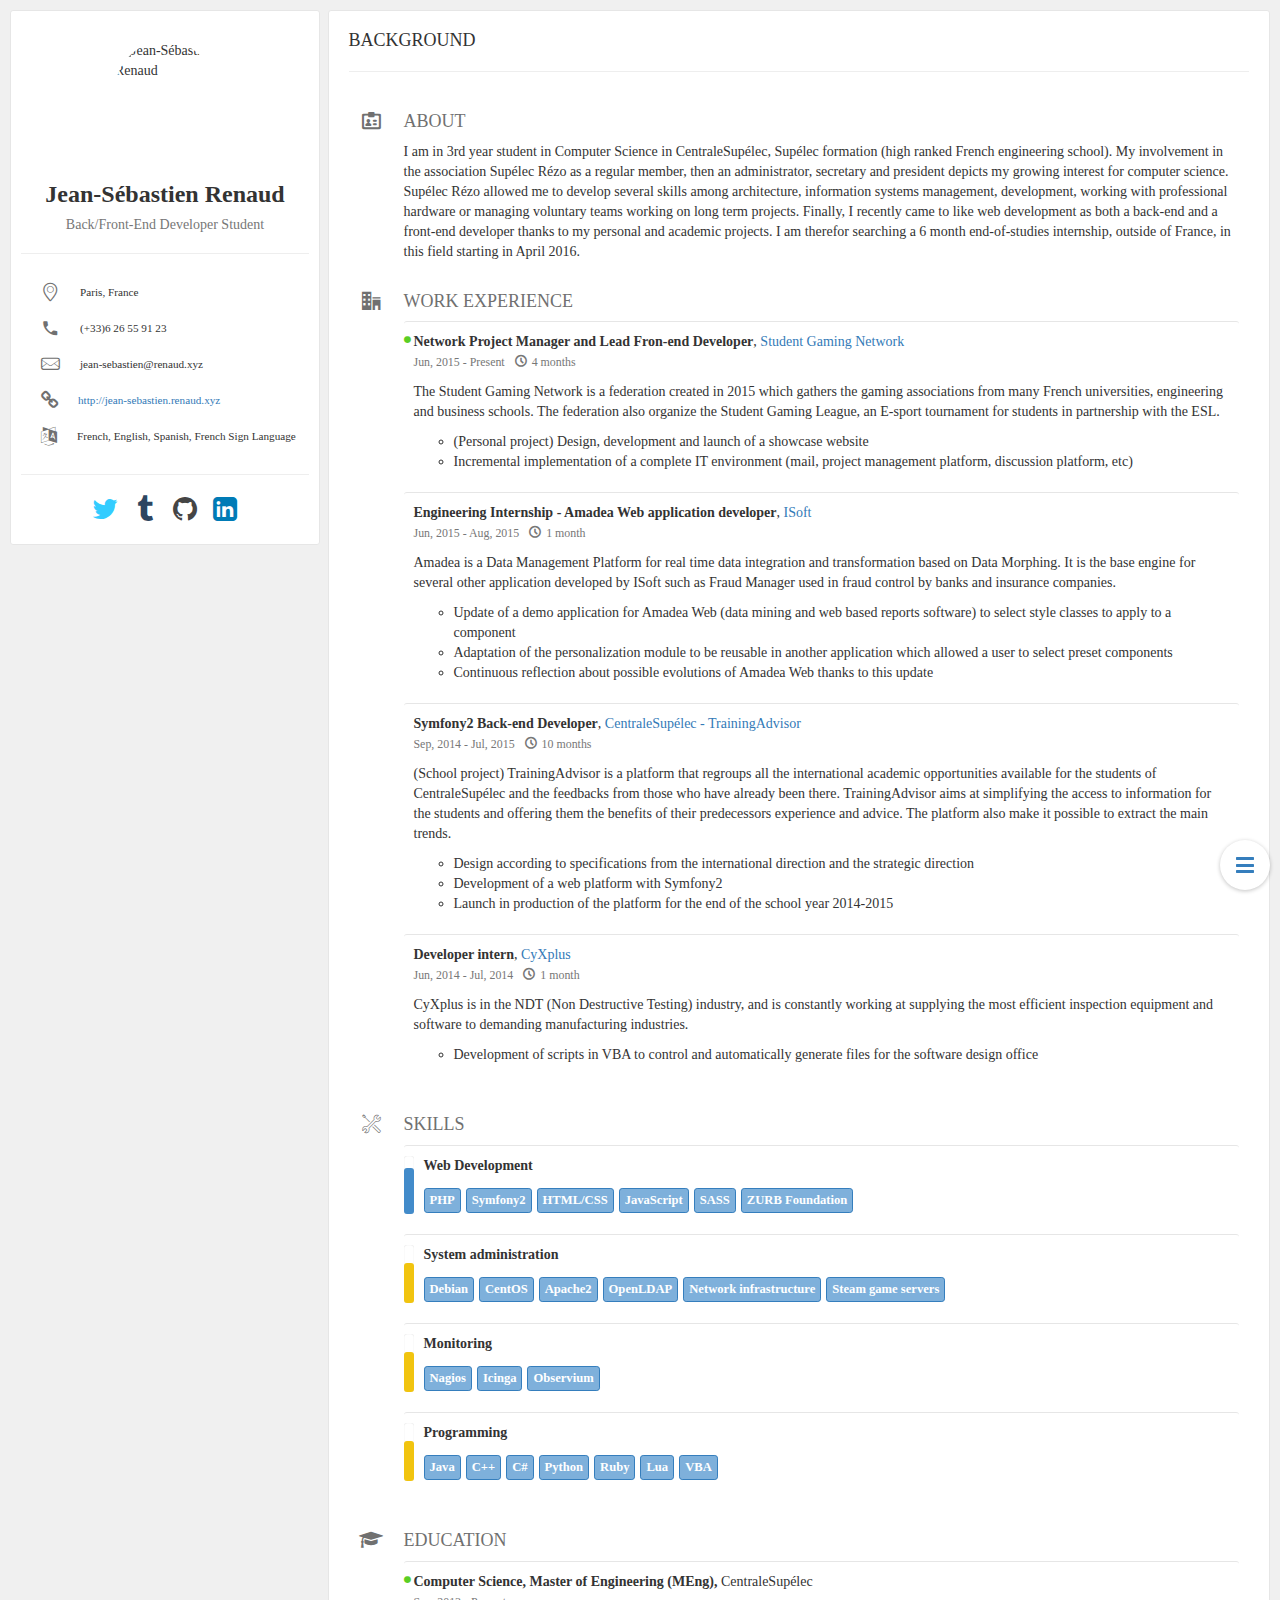
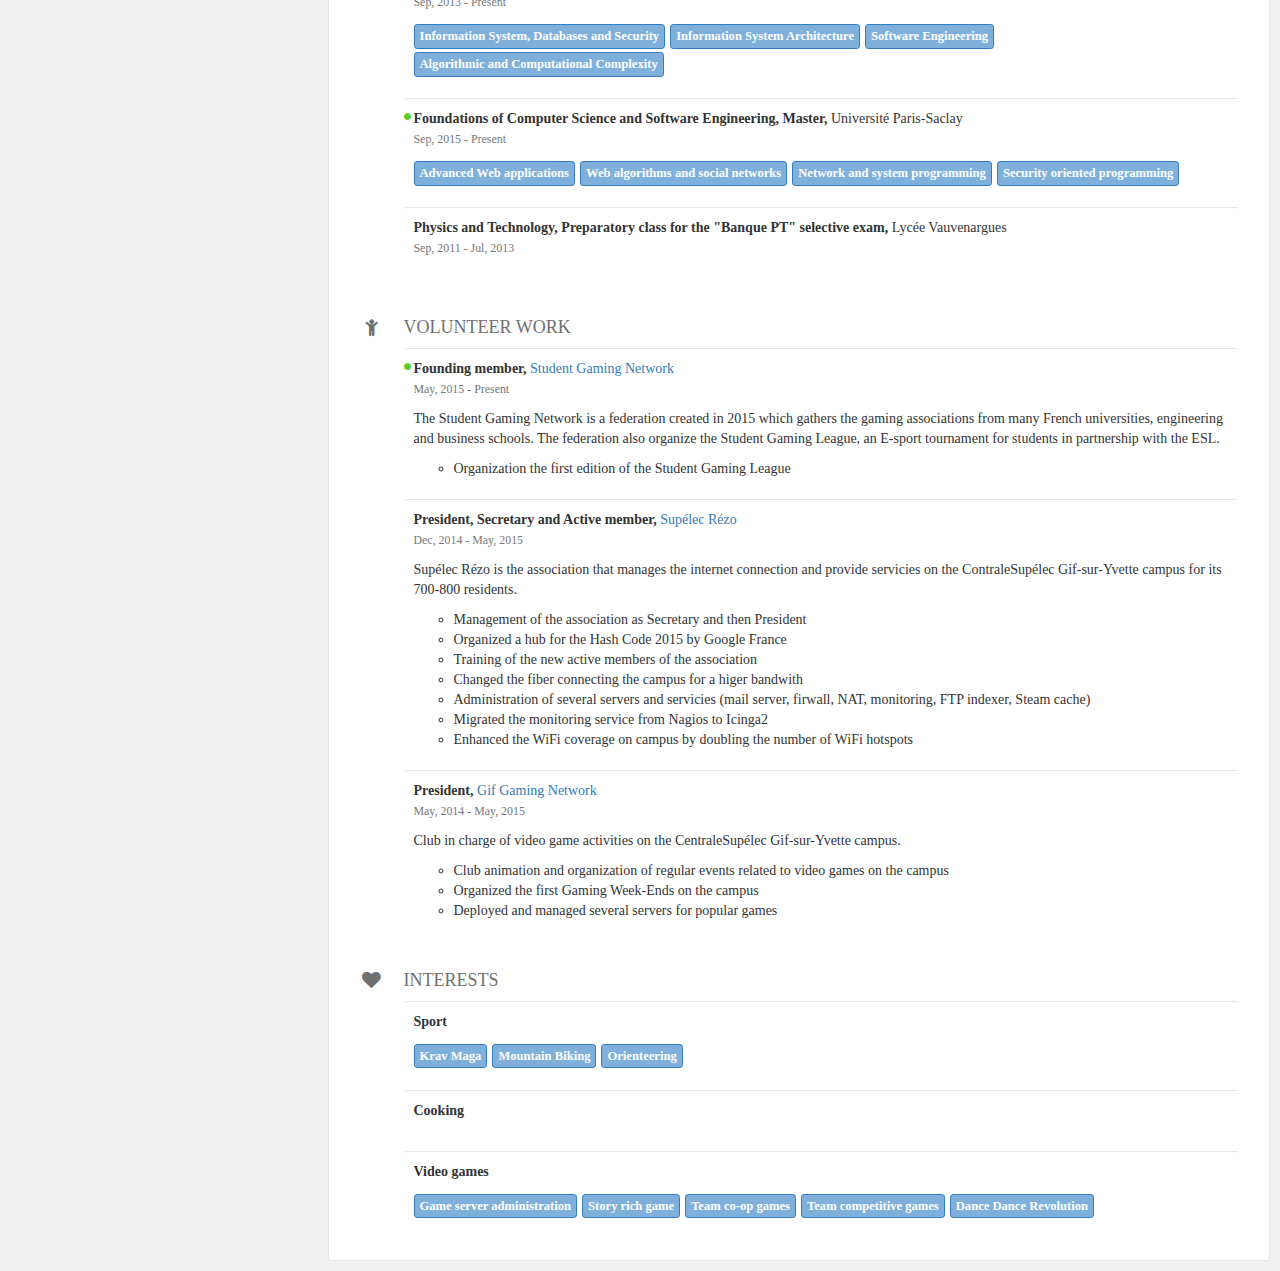
==== commit b046aac2: "fix typo" ====
--- a/index.html
+++ b/index.html
@@ -9,7 +9,7 @@
         <link rel='stylesheet prefetch' href='style.css'>
     </head>
    <body itemscope="itemscope" itemtype="http://schema.org/Person"><div class="container-fluid"><div class="row main clearfix"><a href="#" class="js-floating-nav-trigger floating-nav-trigger"><i class="icon-bars"></i><span class="close-icon">&times;</span></a><nav class="floating-nav js-floating-nav"><ul class="list-unstyled"><li><a href="#about"><i class="mr-10 icon-board"></i>About</a></li><li><a href="#work-experience"><i class="mr-10 icon-office"></i>Work Experience</a></li><li><a href="#skills"><i class="mr-10 icon-tools"></i>Skills</a></li><li><a href="#education"><i class="mr-10 icon-graduation-cap"></i>Education</a></li><li><a href="#volunteer-work"><i class="mr-10 icon-child"></i>Volunteer Work</a></li><li><a href="#interests"><i class="mr-10 icon-heart"></i>Interests</a></li></ul></nav><section class="col-md-3 card-wrapper profile-card-wrapper affix"><div class="card profile-card"><span class="profile-pic-container"><div class="profile-pic"><img data-src="holder.js/100x100" alt="Jean-Sébastien Renaud" src="img/photo_small.png" itemprop="image" class="media-object img-circle center-block"/></div><div class="name-and-profession text-center"><h3 itemprop="name"><b>Jean-Sébastien Renaud</b></h3><h5 itemprop="jobTitle" class="text-muted">Back/Front-End Developer Student</h5></div></span><hr/><div class="contact-details clearfix"><div class="detail"><span class="icon"><i class="icon fs-lg icon-location"></i></span><span class="info">Paris, France</span></div><div class="detail"><span class="icon"><i class="icon fs-lg icon-phone"></i></span><span itemprop="telephone" class="info">(+33)6 26 55 91 23</span></div><div class="detail"><span class="icon"><i class="icon fs-lg icon-mail"></i></span><span class="info"><a href="/cdn-cgi/l/email-protection#8de7e8ece3a0fee8efecfef9e4e8e3cdffe8e3ecf8e9a3f5f4f7" itemprop="email" class="link-disguise"><span class="__cf_email__" data-cfemail="c8a2ada9a6e5bbadaaa9bbbca1ada688baada6a9bdace6b0b1b2">[email&#160;protected]</span><script data-cfhash='f9e31' type="text/javascript">
-/* <![CDATA[ */!function(){try{var t="currentScript"in document?document.currentScript:function(){for(var t=document.getElementsByTagName("script"),e=t.length;e--;)if(t[e].getAttribute("data-cfhash"))return t[e]}();if(t&&t.previousSibling){var e,r,n,i,c=t.previousSibling,a=c.getAttribute("data-cfemail");if(a){for(e="",r=parseInt(a.substr(0,2),16),n=2;a.length-n;n+=2)i=parseInt(a.substr(n,2),16)^r,e+=String.fromCharCode(i);e=document.createTextNode(e),c.parentNode.replaceChild(e,c)}t.parentNode.removeChild(t);}}catch(u){}}()/* ]]> */</script></a></span></div><div class="detail"><span class="icon"><i class="icon fs-lg icon-link"></i></span><span class="info"><a href="http://jean-sebastien.renaud.xyz" target="_blank">http://jean-sebastien.renaud.xyz</a></span></div><div class="detail"><span title="Languages I speak" class="icon"><i class="icon fs-lg icon-language"></i></span><span class="info">French, English, Spanish, French Sign Language</span></div></div><hr/><div class="social-links text-center"><div><a href="https://twitter.com/BackIsBachus" target="_blank" rel="tooltip" title="Jean-Sébastien Renaud on Twitter" class="fs-2x social-link link-twitter icon-twitter"></a><a href="https://backisbachus.tumblr.com" target="_blank" rel="tooltip" title="Jean-Sébastien Renaud on Tumblr" class="fs-2x social-link link-tumblr icon-tumblr"></a><a href="https://github.com/BackIsBachus" target="_blank" rel="tooltip" title="Jean-Sébastien Renaud on GitHub" class="fs-2x social-link link-github icon-github"></a><a href="https://www.linkedin.com/pub/jean-s%C3%A9bastien-renaud/44/206/880/en" target="_blank" rel="tooltip" title="Jean-Sébastien Renaud on LinkedIn" class="fs-2x social-link link-linkedin icon-linkedin"></a></div></div></div></section><section class="col-md-9 card-wrapper pull-right"><div class="card background-card"><h4 class="text-uppercase">Background</h4><hr/><div class="background-details"><div id="about" class="detail"><div class="icon"><i class="fs-lg icon-board"></i><span class="mobile-title">About</span></div><div class="info"><h4 class="title text-uppercase">About</h4><div itemprop="description" class="content">I am in 3rd year student in Computer Science in CentraleSupélec, Supélec formation (high ranked French engineering school). My involvement in the association Supélec Rézo as a regular member, then an administrator, secretary and president depicts my growing interest for computer science. Supélec Rézo allowed me to develop several skills among architecture, information systems management, development, working with professional hardware or managing voluntary teams working on long term projects. Finally, I recently came to like web development as both a back-end and a front-end developer thanks to my personal and academic projects. I am therefor searching a 6 month end-of-studies internship, outside of France, in this field starting in April 2016.</div></div></div><div id="work-experience" class="detail"><div class="icon"><i class="fs-lg icon-office"></i><span class="mobile-title">Work Experience</span></div><div class="info"><h4 class="title text-uppercase">Work Experience</h4><ul class="list-unstyled"><li class="card card-nested clearfix"><div class="content"><p class="clear-margin relative"><i rel="tooltip" title="Currently Working" data-placement="left" class="icon-circle current-event"></i><strong>Network Project Manager and Lead Fron-end Developer</strong>,&nbsp;<a href="http://studentgamingnetwork.fr" target="_blank">Student Gaming Network</a></p><p class="text-muted"><small><span class="space-right">Jun, 2015 - Present</span><span><i class="icon-clock mr-5"></i>4 months</span></small></p><p>The Student Gaming Network is a federation created in 2015 which gathers the gaming associations from many French universities, engineering and business schools. The federation also organize the Student Gaming League, an E-sport tournament for students in partnership with the ESL.</p><ul><li>(Personal project) Design, development and launch of a showcase website</li><li>Incremental implementation of a complete IT environment (mail, project management platform, discussion platform, etc)</li></ul></div></li><li class="card card-nested clearfix"><div class="content"><p class="clear-margin relative"><strong>Engineering Internship - Amadea Web application developer</strong>,&nbsp;<a href="http://www.isoft.fr/index_en.htm" target="_blank">ISoft</a></p><p class="text-muted"><small><span class="space-right">Jun, 2015 - Aug, 2015</span><span><i class="icon-clock mr-5"></i>1 month</span></small></p><p>Amadea is a Data Management Platform for real time data integration and transformation based on Data Morphing. It is the base engine for several other application developed by ISoft such as Fraud Manager used in fraud control by banks and insurance companies.</p><ul><li>Update of a demo application for Amadea Web (data mining and web based reports software) to select style classes to apply to a component</li><li>Adaptation of the personalization module to be reusable in another application which allowed a user to select preset components</li><li>Continuous reflection about possible evolutions of Amadea Web thanks to this update</li></ul></div></li><li class="card card-nested clearfix"><div class="content"><p class="clear-margin relative"><strong>Symfony2 Back-end Developer</strong>,&nbsp;<a href="https://trainingadvisor.supelec.fr" target="_blank">CentraleSupélec - TrainingAdvisor</a></p><p class="text-muted"><small><span class="space-right">Sep, 2014 - Jul, 2015</span><span><i class="icon-clock mr-5"></i>10 months</span></small></p><p>(School project) TrainingAdvisor is a platform that regroups all the international academic opportunities available for the students of CentraleSupélec and the feedbacks from those who have already been there. TrainingAdvisor aims at simplifying the access to information for the students and offering them the benefits of their predecessors experience and advice. The platform also make it possible to extract the main trends.</p><ul><li>Design according to specifications from the international direction and the strategic direction</li><li>Development of a web platform with Symfony2</li><li>Launch in production of the platform for the end of the school year 2014-2015</li></ul></div></li><li class="card card-nested clearfix"><div class="content"><p class="clear-margin relative"><strong>Developer intern</strong>,&nbsp;<a href="http://www.cyxplus.fr/" target="_blank">CyXplus</a></p><p class="text-muted"><small><span class="space-right">Jun, 2014 - Jul, 2014</span><span><i class="icon-clock mr-5"></i>1 month</span></small></p><p>CyXplus is in the NDT (Non Destructive Testing) industry, and is constantly working at supplying the most efficient inspection equipment and software to demanding manufacturing industries.</p><ul><li>Development of scripts in VBA to control and automatically generate files for the software design office</li></ul></div></li></ul></div></div><div id="skills" class="detail"><div class="icon"><i class="fs-lg icon-tools"></i><span class="mobile-title">Skills</span></div><div class="info"><h4 class="title text-uppercase">Skills</h4><div class="content"><ul class="list-unstyled"><li class="card card-nested card-skills"><div rel="tooltip" title="Advanced" data-placement="left" class="skill-level"><div class="skill-progress advanced"></div></div><div class="skill-info"><strong>Web Development</strong><div class="space-top labels"><span class="label label-keyword">PHP</span><span class="label label-keyword">Symfony2</span><span class="label label-keyword">HTML/CSS</span><span class="label label-keyword">JavaScript</span><span class="label label-keyword">SASS</span><span class="label label-keyword">ZURB Foudation</span></div></div></li><li class="card card-nested card-skills"><div rel="tooltip" title="Intermediate" data-placement="left" class="skill-level"><div class="skill-progress intermediate"></div></div><div class="skill-info"><strong>System administration</strong><div class="space-top labels"><span class="label label-keyword">Debian</span><span class="label label-keyword">CentOS</span><span class="label label-keyword">Apache2</span><span class="label label-keyword">OpenLDAP</span><span class="label label-keyword">Network infrastructure</span><span class="label label-keyword">Steam game servers</span></div></div></li><li class="card card-nested card-skills"><div rel="tooltip" title="Intermediate" data-placement="left" class="skill-level"><div class="skill-progress intermediate"></div></div><div class="skill-info"><strong>Monitoring</strong><div class="space-top labels"><span class="label label-keyword">Nagios</span><span class="label label-keyword">Icinga</span><span class="label label-keyword">Observium</span></div></div></li><li class="card card-nested card-skills"><div rel="tooltip" title="Intermediate" data-placement="left" class="skill-level"><div class="skill-progress intermediate"></div></div><div class="skill-info"><strong>Programming</strong><div class="space-top labels"><span class="label label-keyword">Java</span><span class="label label-keyword">C++</span><span class="label label-keyword">C#</span><span class="label label-keyword">Python</span><span class="label label-keyword">Ruby</span><span class="label label-keyword">Lua</span><span class="label label-keyword">VBA</span></div></div></li></ul></div></div></div><div id="education" class="detail"><div class="icon"><i class="fs-lg icon-graduation-cap"></i><span class="mobile-title">Education</span></div><div class="info"><h4 class="title text-uppercase">Education</h4><div class="content"><ul class="list-unstyled"><li class="card card-nested"><div class="content"><p class="clear-margin relative"><i rel="tooltip" title="Currently Pursuing" data-placement="left" class="icon-circle current-event"></i><strong>Computer Science, Master of Engineering (MEng),&nbsp;</strong>CentraleSupélec</p><p class="text-muted"><small>Sep, 2013 - Present</small></p><i></i><div class="space-top labels"><span class="label label-keyword">Information System, Databases and Security</span><span class="label label-keyword">Information System Architecture</span><span class="label label-keyword">Software Engineering</span><span class="label label-keyword">Algorithmic and Computational Complexity</span></div></div></li><li class="card card-nested"><div class="content"><p class="clear-margin relative"><i rel="tooltip" title="Currently Pursuing" data-placement="left" class="icon-circle current-event"></i><strong>Foundations of Computer Science and Software Engineering, Master,&nbsp;</strong>Université Paris-Saclay</p><p class="text-muted"><small>Sep, 2015 - Present</small></p><i></i><div class="space-top labels"><span class="label label-keyword">Advanced Web applications</span><span class="label label-keyword">Web algorithms and social networks</span><span class="label label-keyword">Network and system programming</span><span class="label label-keyword">Security oriented programming</span></div></div></li><li class="card card-nested"><div class="content"><p class="clear-margin relative"><strong>Physics and Technology, Preparatory class for the &quot;Banque PT&quot; selective exam,&nbsp;</strong>Lycée Vauvenargues</p><p class="text-muted"><small>Sep, 2011 - Jul, 2013</small></p><i></i></div></li></ul></div></div></div><div id="volunteer-work" class="detail"><div class="icon"><i class="fs-lg icon-child"></i><span class="mobile-title">Volunteer Work</span></div><div class="info"><h4 class="title text-uppercase">Volunteer Work</h4><div class="content"><ul class="list-unstyled"><li class="card card-nested"><div class="content"><p class="clear-margin relative"><i rel="tooltip" title="Currently Volunteering" data-placement="left" class="icon-circle current-event"></i><strong>Founding member, </strong><a href="http://studentgamingnetwork.fr/" target="_blank">Student Gaming Network</a></p><p class="text-muted"><small>May, 2015 - Present</small></p><p>The Student Gaming Network is a federation created in 2015 which gathers the gaming associations from many French universities, engineering and business schools. The federation also organize the Student Gaming League, an E-sport tournament for students in partnership with the ESL.</p><ul><li>Organization the first edition of the Student Gaming League</li></ul></div></li><li class="card card-nested"><div class="content"><p class="clear-margin relative"><strong>President, Secretary and Active member, </strong><a href="http://rezomen.fr/" target="_blank">Supélec Rézo</a></p><p class="text-muted"><small>Dec, 2014 - May, 2015</small></p><p>Supélec Rézo is the association that manages the internet connection and provide servicies on the ContraleSupélec Gif-sur-Yvette campus for its 700-800 residents.</p><ul><li>Management of the association as Secretary and then President</li><li>Organized a hub for the Hash Code 2015 by Google France</li><li>Training of the new active members of the association</li><li>Changed the fiber connecting the campus for a higer bandwith</li><li>Administration of several servers and servicies (mail server, firwall, NAT, monitoring, FTP indexer, Steam cache)</li><li>Migrated the monitoring service from Nagios to Icinga2</li><li>Enhanced the WiFi coverage on campus by doubling the number of WiFi hotspots</li></ul></div></li><li class="card card-nested"><div class="content"><p class="clear-margin relative"><strong>President, </strong><a href="http://gign.rez-gif.supelec.fr/" target="_blank">Gif Gaming Network</a></p><p class="text-muted"><small>May, 2014 - May, 2015</small></p><p>Club in charge of video game activities on the CentraleSupélec Gif-sur-Yvette campus.</p><ul><li>Club animation and organization of regular events related to video games on the campus</li><li>Organized the first Gaming Week-Ends on the campus</li><li>Deployed and managed several servers for popular games</li></ul></div></li></ul></div></div></div><div id="interests" class="detail"><div class="icon"><i class="fs-lg icon-heart"></i><span class="mobile-title">Interests</span></div><div class="info"><h4 class="title text-uppercase">Interests</h4><div class="content"><ul class="list-unstyled"><li class="card card-nested"><p><strong>Sport</strong></p><div class="space-top labels"><span class="label label-keyword">Krav Maga</span><span class="label label-keyword">Mountain Biking</span><span class="label label-keyword">Orienteering</span></div></li><li class="card card-nested"><p><strong>Cooking</strong></p><div class="space-top labels"></div></li><li class="card card-nested"><p><strong>Video games</strong></p><div class="space-top labels"><span class="label label-keyword">Game server administration</span><span class="label label-keyword">Story rich game</span><span class="label label-keyword">Team co-op games</span><span class="label label-keyword">Team competitive games</span><span class="label label-keyword">Dance Dance Revolution</span></div></li></ul></div></div></div></div></div></section></div></div><script src="https://ajax.googleapis.com/ajax/libs/jquery/1.11.0/jquery.min.js"></script><script src="https://cdnjs.cloudflare.com/ajax/libs/twitter-bootstrap/3.2.0/js/tooltip.js"></script><script src="https://cdnjs.cloudflare.com/ajax/libs/twitter-bootstrap/3.2.0/js/collapse.js"></script><script>$(function () {
+/* <![CDATA[ */!function(){try{var t="currentScript"in document?document.currentScript:function(){for(var t=document.getElementsByTagName("script"),e=t.length;e--;)if(t[e].getAttribute("data-cfhash"))return t[e]}();if(t&&t.previousSibling){var e,r,n,i,c=t.previousSibling,a=c.getAttribute("data-cfemail");if(a){for(e="",r=parseInt(a.substr(0,2),16),n=2;a.length-n;n+=2)i=parseInt(a.substr(n,2),16)^r,e+=String.fromCharCode(i);e=document.createTextNode(e),c.parentNode.replaceChild(e,c)}t.parentNode.removeChild(t);}}catch(u){}}()/* ]]> */</script></a></span></div><div class="detail"><span class="icon"><i class="icon fs-lg icon-link"></i></span><span class="info"><a href="http://jean-sebastien.renaud.xyz" target="_blank">http://jean-sebastien.renaud.xyz</a></span></div><div class="detail"><span title="Languages I speak" class="icon"><i class="icon fs-lg icon-language"></i></span><span class="info">French, English, Spanish, French Sign Language</span></div></div><hr/><div class="social-links text-center"><div><a href="https://twitter.com/BackIsBachus" target="_blank" rel="tooltip" title="Jean-Sébastien Renaud on Twitter" class="fs-2x social-link link-twitter icon-twitter"></a><a href="https://backisbachus.tumblr.com" target="_blank" rel="tooltip" title="Jean-Sébastien Renaud on Tumblr" class="fs-2x social-link link-tumblr icon-tumblr"></a><a href="https://github.com/BackIsBachus" target="_blank" rel="tooltip" title="Jean-Sébastien Renaud on GitHub" class="fs-2x social-link link-github icon-github"></a><a href="https://www.linkedin.com/pub/jean-s%C3%A9bastien-renaud/44/206/880/en" target="_blank" rel="tooltip" title="Jean-Sébastien Renaud on LinkedIn" class="fs-2x social-link link-linkedin icon-linkedin"></a></div></div></div></section><section class="col-md-9 card-wrapper pull-right"><div class="card background-card"><h4 class="text-uppercase">Background</h4><hr/><div class="background-details"><div id="about" class="detail"><div class="icon"><i class="fs-lg icon-board"></i><span class="mobile-title">About</span></div><div class="info"><h4 class="title text-uppercase">About</h4><div itemprop="description" class="content">I am in 3rd year student in Computer Science in CentraleSupélec, Supélec formation (high ranked French engineering school). My involvement in the association Supélec Rézo as a regular member, then an administrator, secretary and president depicts my growing interest for computer science. Supélec Rézo allowed me to develop several skills among architecture, information systems management, development, working with professional hardware or managing voluntary teams working on long term projects. Finally, I recently came to like web development as both a back-end and a front-end developer thanks to my personal and academic projects. I am therefor searching a 6 month end-of-studies internship, outside of France, in this field starting in April 2016.</div></div></div><div id="work-experience" class="detail"><div class="icon"><i class="fs-lg icon-office"></i><span class="mobile-title">Work Experience</span></div><div class="info"><h4 class="title text-uppercase">Work Experience</h4><ul class="list-unstyled"><li class="card card-nested clearfix"><div class="content"><p class="clear-margin relative"><i rel="tooltip" title="Currently Working" data-placement="left" class="icon-circle current-event"></i><strong>Network Project Manager and Lead Fron-end Developer</strong>,&nbsp;<a href="http://studentgamingnetwork.fr" target="_blank">Student Gaming Network</a></p><p class="text-muted"><small><span class="space-right">Jun, 2015 - Present</span><span><i class="icon-clock mr-5"></i>4 months</span></small></p><p>The Student Gaming Network is a federation created in 2015 which gathers the gaming associations from many French universities, engineering and business schools. The federation also organize the Student Gaming League, an E-sport tournament for students in partnership with the ESL.</p><ul><li>(Personal project) Design, development and launch of a showcase website</li><li>Incremental implementation of a complete IT environment (mail, project management platform, discussion platform, etc)</li></ul></div></li><li class="card card-nested clearfix"><div class="content"><p class="clear-margin relative"><strong>Engineering Internship - Amadea Web application developer</strong>,&nbsp;<a href="http://www.isoft.fr/index_en.htm" target="_blank">ISoft</a></p><p class="text-muted"><small><span class="space-right">Jun, 2015 - Aug, 2015</span><span><i class="icon-clock mr-5"></i>1 month</span></small></p><p>Amadea is a Data Management Platform for real time data integration and transformation based on Data Morphing. It is the base engine for several other application developed by ISoft such as Fraud Manager used in fraud control by banks and insurance companies.</p><ul><li>Update of a demo application for Amadea Web (data mining and web based reports software) to select style classes to apply to a component</li><li>Adaptation of the personalization module to be reusable in another application which allowed a user to select preset components</li><li>Continuous reflection about possible evolutions of Amadea Web thanks to this update</li></ul></div></li><li class="card card-nested clearfix"><div class="content"><p class="clear-margin relative"><strong>Symfony2 Back-end Developer</strong>,&nbsp;<a href="https://trainingadvisor.supelec.fr" target="_blank">CentraleSupélec - TrainingAdvisor</a></p><p class="text-muted"><small><span class="space-right">Sep, 2014 - Jul, 2015</span><span><i class="icon-clock mr-5"></i>10 months</span></small></p><p>(School project) TrainingAdvisor is a platform that regroups all the international academic opportunities available for the students of CentraleSupélec and the feedbacks from those who have already been there. TrainingAdvisor aims at simplifying the access to information for the students and offering them the benefits of their predecessors experience and advice. The platform also make it possible to extract the main trends.</p><ul><li>Design according to specifications from the international direction and the strategic direction</li><li>Development of a web platform with Symfony2</li><li>Launch in production of the platform for the end of the school year 2014-2015</li></ul></div></li><li class="card card-nested clearfix"><div class="content"><p class="clear-margin relative"><strong>Developer intern</strong>,&nbsp;<a href="http://www.cyxplus.fr/" target="_blank">CyXplus</a></p><p class="text-muted"><small><span class="space-right">Jun, 2014 - Jul, 2014</span><span><i class="icon-clock mr-5"></i>1 month</span></small></p><p>CyXplus is in the NDT (Non Destructive Testing) industry, and is constantly working at supplying the most efficient inspection equipment and software to demanding manufacturing industries.</p><ul><li>Development of scripts in VBA to control and automatically generate files for the software design office</li></ul></div></li></ul></div></div><div id="skills" class="detail"><div class="icon"><i class="fs-lg icon-tools"></i><span class="mobile-title">Skills</span></div><div class="info"><h4 class="title text-uppercase">Skills</h4><div class="content"><ul class="list-unstyled"><li class="card card-nested card-skills"><div rel="tooltip" title="Advanced" data-placement="left" class="skill-level"><div class="skill-progress advanced"></div></div><div class="skill-info"><strong>Web Development</strong><div class="space-top labels"><span class="label label-keyword">PHP</span><span class="label label-keyword">Symfony2</span><span class="label label-keyword">HTML/CSS</span><span class="label label-keyword">JavaScript</span><span class="label label-keyword">SASS</span><span class="label label-keyword">ZURB Foundation</span></div></div></li><li class="card card-nested card-skills"><div rel="tooltip" title="Intermediate" data-placement="left" class="skill-level"><div class="skill-progress intermediate"></div></div><div class="skill-info"><strong>System administration</strong><div class="space-top labels"><span class="label label-keyword">Debian</span><span class="label label-keyword">CentOS</span><span class="label label-keyword">Apache2</span><span class="label label-keyword">OpenLDAP</span><span class="label label-keyword">Network infrastructure</span><span class="label label-keyword">Steam game servers</span></div></div></li><li class="card card-nested card-skills"><div rel="tooltip" title="Intermediate" data-placement="left" class="skill-level"><div class="skill-progress intermediate"></div></div><div class="skill-info"><strong>Monitoring</strong><div class="space-top labels"><span class="label label-keyword">Nagios</span><span class="label label-keyword">Icinga</span><span class="label label-keyword">Observium</span></div></div></li><li class="card card-nested card-skills"><div rel="tooltip" title="Intermediate" data-placement="left" class="skill-level"><div class="skill-progress intermediate"></div></div><div class="skill-info"><strong>Programming</strong><div class="space-top labels"><span class="label label-keyword">Java</span><span class="label label-keyword">C++</span><span class="label label-keyword">C#</span><span class="label label-keyword">Python</span><span class="label label-keyword">Ruby</span><span class="label label-keyword">Lua</span><span class="label label-keyword">VBA</span></div></div></li></ul></div></div></div><div id="education" class="detail"><div class="icon"><i class="fs-lg icon-graduation-cap"></i><span class="mobile-title">Education</span></div><div class="info"><h4 class="title text-uppercase">Education</h4><div class="content"><ul class="list-unstyled"><li class="card card-nested"><div class="content"><p class="clear-margin relative"><i rel="tooltip" title="Currently Pursuing" data-placement="left" class="icon-circle current-event"></i><strong>Computer Science, Master of Engineering (MEng),&nbsp;</strong>CentraleSupélec</p><p class="text-muted"><small>Sep, 2013 - Present</small></p><i></i><div class="space-top labels"><span class="label label-keyword">Information System, Databases and Security</span><span class="label label-keyword">Information System Architecture</span><span class="label label-keyword">Software Engineering</span><span class="label label-keyword">Algorithmic and Computational Complexity</span></div></div></li><li class="card card-nested"><div class="content"><p class="clear-margin relative"><i rel="tooltip" title="Currently Pursuing" data-placement="left" class="icon-circle current-event"></i><strong>Foundations of Computer Science and Software Engineering, Master,&nbsp;</strong>Université Paris-Saclay</p><p class="text-muted"><small>Sep, 2015 - Present</small></p><i></i><div class="space-top labels"><span class="label label-keyword">Advanced Web applications</span><span class="label label-keyword">Web algorithms and social networks</span><span class="label label-keyword">Network and system programming</span><span class="label label-keyword">Security oriented programming</span></div></div></li><li class="card card-nested"><div class="content"><p class="clear-margin relative"><strong>Physics and Technology, Preparatory class for the &quot;Banque PT&quot; selective exam,&nbsp;</strong>Lycée Vauvenargues</p><p class="text-muted"><small>Sep, 2011 - Jul, 2013</small></p><i></i></div></li></ul></div></div></div><div id="volunteer-work" class="detail"><div class="icon"><i class="fs-lg icon-child"></i><span class="mobile-title">Volunteer Work</span></div><div class="info"><h4 class="title text-uppercase">Volunteer Work</h4><div class="content"><ul class="list-unstyled"><li class="card card-nested"><div class="content"><p class="clear-margin relative"><i rel="tooltip" title="Currently Volunteering" data-placement="left" class="icon-circle current-event"></i><strong>Founding member, </strong><a href="http://studentgamingnetwork.fr/" target="_blank">Student Gaming Network</a></p><p class="text-muted"><small>May, 2015 - Present</small></p><p>The Student Gaming Network is a federation created in 2015 which gathers the gaming associations from many French universities, engineering and business schools. The federation also organize the Student Gaming League, an E-sport tournament for students in partnership with the ESL.</p><ul><li>Organization the first edition of the Student Gaming League</li></ul></div></li><li class="card card-nested"><div class="content"><p class="clear-margin relative"><strong>President, Secretary and Active member, </strong><a href="http://rezomen.fr/" target="_blank">Supélec Rézo</a></p><p class="text-muted"><small>Dec, 2014 - May, 2015</small></p><p>Supélec Rézo is the association that manages the internet connection and provide servicies on the ContraleSupélec Gif-sur-Yvette campus for its 700-800 residents.</p><ul><li>Management of the association as Secretary and then President</li><li>Organized a hub for the Hash Code 2015 by Google France</li><li>Training of the new active members of the association</li><li>Changed the fiber connecting the campus for a higer bandwith</li><li>Administration of several servers and servicies (mail server, firwall, NAT, monitoring, FTP indexer, Steam cache)</li><li>Migrated the monitoring service from Nagios to Icinga2</li><li>Enhanced the WiFi coverage on campus by doubling the number of WiFi hotspots</li></ul></div></li><li class="card card-nested"><div class="content"><p class="clear-margin relative"><strong>President, </strong><a href="http://gign.rez-gif.supelec.fr/" target="_blank">Gif Gaming Network</a></p><p class="text-muted"><small>May, 2014 - May, 2015</small></p><p>Club in charge of video game activities on the CentraleSupélec Gif-sur-Yvette campus.</p><ul><li>Club animation and organization of regular events related to video games on the campus</li><li>Organized the first Gaming Week-Ends on the campus</li><li>Deployed and managed several servers for popular games</li></ul></div></li></ul></div></div></div><div id="interests" class="detail"><div class="icon"><i class="fs-lg icon-heart"></i><span class="mobile-title">Interests</span></div><div class="info"><h4 class="title text-uppercase">Interests</h4><div class="content"><ul class="list-unstyled"><li class="card card-nested"><p><strong>Sport</strong></p><div class="space-top labels"><span class="label label-keyword">Krav Maga</span><span class="label label-keyword">Mountain Biking</span><span class="label label-keyword">Orienteering</span></div></li><li class="card card-nested"><p><strong>Cooking</strong></p><div class="space-top labels"></div></li><li class="card card-nested"><p><strong>Video games</strong></p><div class="space-top labels"><span class="label label-keyword">Game server administration</span><span class="label label-keyword">Story rich game</span><span class="label label-keyword">Team co-op games</span><span class="label label-keyword">Team competitive games</span><span class="label label-keyword">Dance Dance Revolution</span></div></li></ul></div></div></div></div></div></section></div></div><script src="https://ajax.googleapis.com/ajax/libs/jquery/1.11.0/jquery.min.js"></script><script src="https://cdnjs.cloudflare.com/ajax/libs/twitter-bootstrap/3.2.0/js/tooltip.js"></script><script src="https://cdnjs.cloudflare.com/ajax/libs/twitter-bootstrap/3.2.0/js/collapse.js"></script><script>$(function () {
   var toggleFloatingMenu = function() {
     $( '.js-floating-nav' ).toggleClass( 'is-visible' );
     $( '.js-floating-nav-trigger' ).toggleClass( 'is-open' );
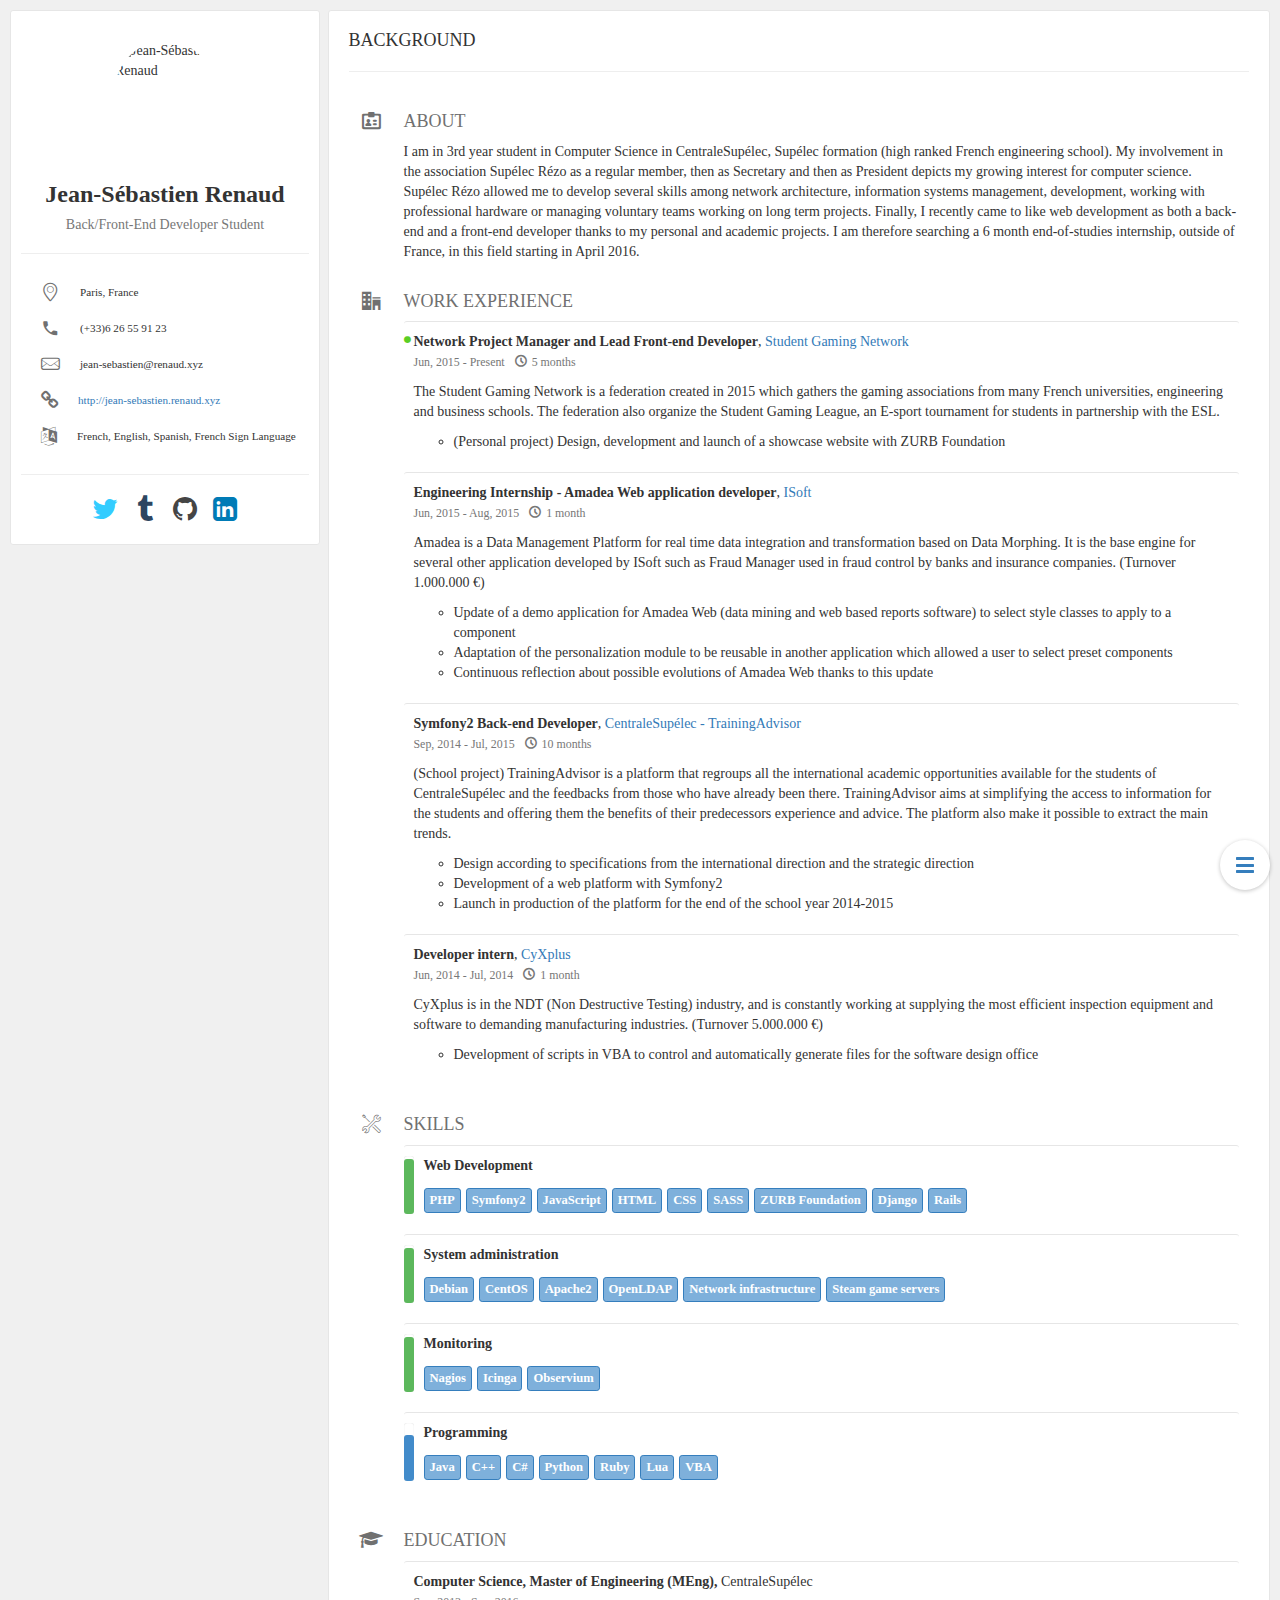
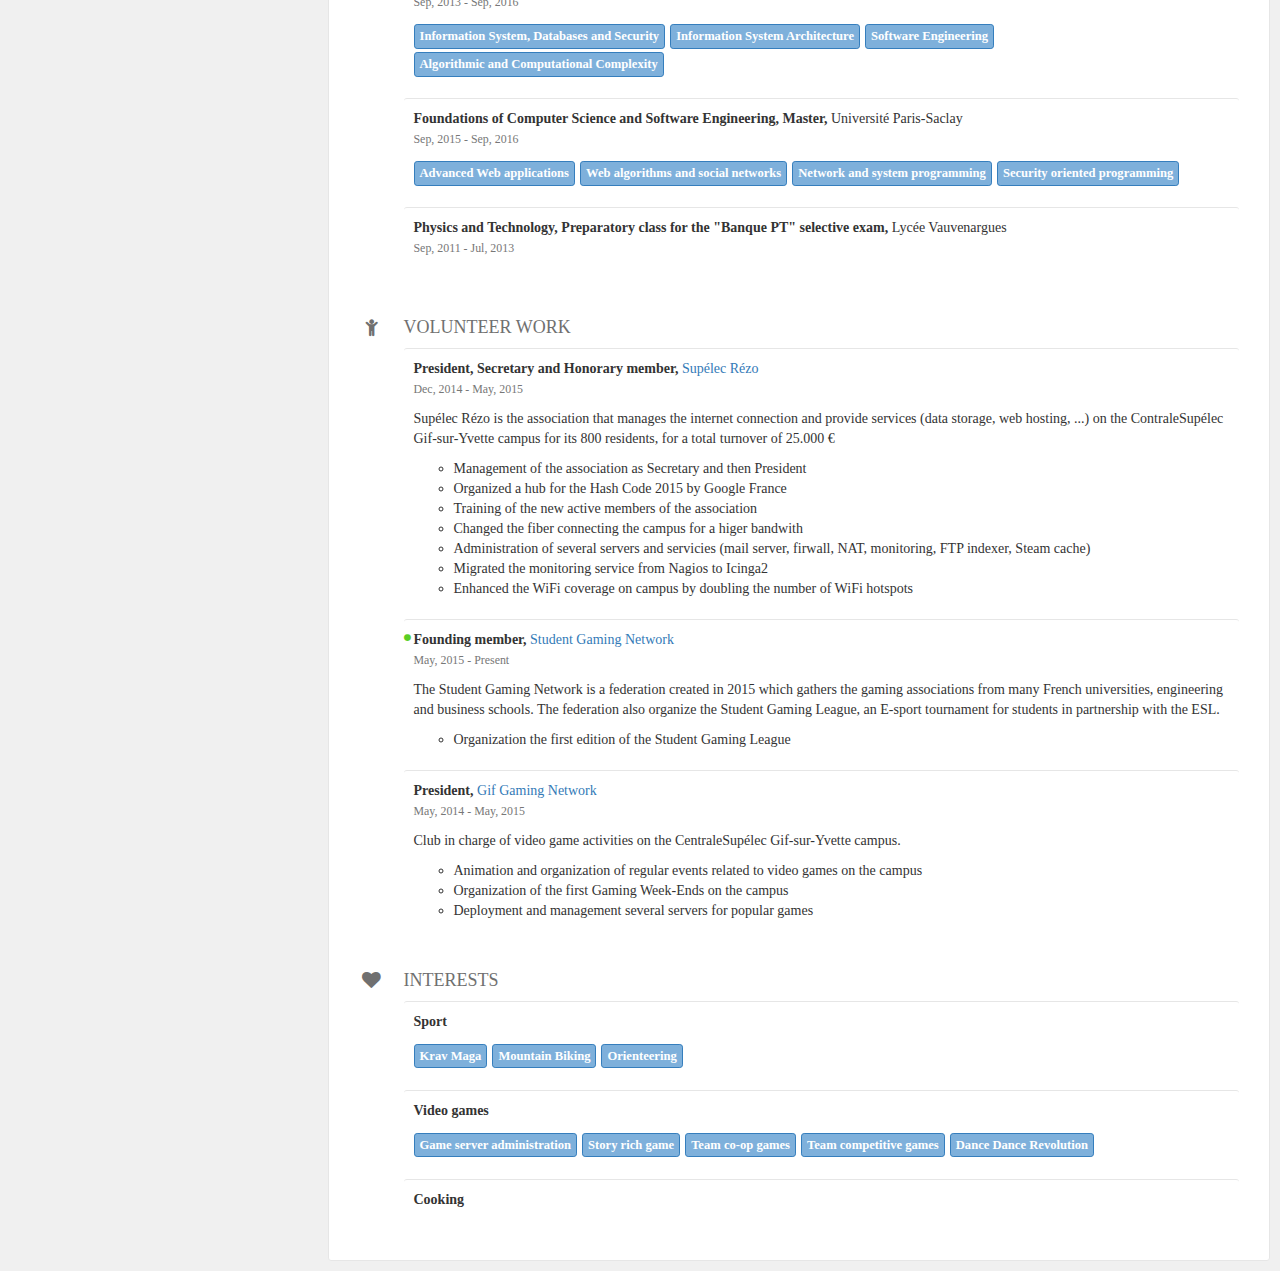
==== commit 405b1563: "Update" ====
--- a/index.html
+++ b/index.html
@@ -1,15 +1,874 @@
-<!DOCTYPE html>
-<html lang="en">
-    <head>
-        <meta charset="utf-8"/>
-        <meta http-equiv="X-UA-Compatible" content="IE=edge"/>
-        <meta name="viewport" content="width=device-width, initial-scale=1"/>
-        <title>Jean-Sébastien Renaud</title>
-        <link rel="stylesheet" href="https://maxcdn.bootstrapcdn.com/bootstrap/3.2.0/css/bootstrap.min.css"/>
-        <link rel='stylesheet prefetch' href='style.css'>
-    </head>
-   <body itemscope="itemscope" itemtype="http://schema.org/Person"><div class="container-fluid"><div class="row main clearfix"><a href="#" class="js-floating-nav-trigger floating-nav-trigger"><i class="icon-bars"></i><span class="close-icon">&times;</span></a><nav class="floating-nav js-floating-nav"><ul class="list-unstyled"><li><a href="#about"><i class="mr-10 icon-board"></i>About</a></li><li><a href="#work-experience"><i class="mr-10 icon-office"></i>Work Experience</a></li><li><a href="#skills"><i class="mr-10 icon-tools"></i>Skills</a></li><li><a href="#education"><i class="mr-10 icon-graduation-cap"></i>Education</a></li><li><a href="#volunteer-work"><i class="mr-10 icon-child"></i>Volunteer Work</a></li><li><a href="#interests"><i class="mr-10 icon-heart"></i>Interests</a></li></ul></nav><section class="col-md-3 card-wrapper profile-card-wrapper affix"><div class="card profile-card"><span class="profile-pic-container"><div class="profile-pic"><img data-src="holder.js/100x100" alt="Jean-Sébastien Renaud" src="img/photo_small.png" itemprop="image" class="media-object img-circle center-block"/></div><div class="name-and-profession text-center"><h3 itemprop="name"><b>Jean-Sébastien Renaud</b></h3><h5 itemprop="jobTitle" class="text-muted">Back/Front-End Developer Student</h5></div></span><hr/><div class="contact-details clearfix"><div class="detail"><span class="icon"><i class="icon fs-lg icon-location"></i></span><span class="info">Paris, France</span></div><div class="detail"><span class="icon"><i class="icon fs-lg icon-phone"></i></span><span itemprop="telephone" class="info">(+33)6 26 55 91 23</span></div><div class="detail"><span class="icon"><i class="icon fs-lg icon-mail"></i></span><span class="info"><a href="/cdn-cgi/l/email-protection#8de7e8ece3a0fee8efecfef9e4e8e3cdffe8e3ecf8e9a3f5f4f7" itemprop="email" class="link-disguise"><span class="__cf_email__" data-cfemail="c8a2ada9a6e5bbadaaa9bbbca1ada688baada6a9bdace6b0b1b2">[email&#160;protected]</span><script data-cfhash='f9e31' type="text/javascript">
-/* <![CDATA[ */!function(){try{var t="currentScript"in document?document.currentScript:function(){for(var t=document.getElementsByTagName("script"),e=t.length;e--;)if(t[e].getAttribute("data-cfhash"))return t[e]}();if(t&&t.previousSibling){var e,r,n,i,c=t.previousSibling,a=c.getAttribute("data-cfemail");if(a){for(e="",r=parseInt(a.substr(0,2),16),n=2;a.length-n;n+=2)i=parseInt(a.substr(n,2),16)^r,e+=String.fromCharCode(i);e=document.createTextNode(e),c.parentNode.replaceChild(e,c)}t.parentNode.removeChild(t);}}catch(u){}}()/* ]]> */</script></a></span></div><div class="detail"><span class="icon"><i class="icon fs-lg icon-link"></i></span><span class="info"><a href="http://jean-sebastien.renaud.xyz" target="_blank">http://jean-sebastien.renaud.xyz</a></span></div><div class="detail"><span title="Languages I speak" class="icon"><i class="icon fs-lg icon-language"></i></span><span class="info">French, English, Spanish, French Sign Language</span></div></div><hr/><div class="social-links text-center"><div><a href="https://twitter.com/BackIsBachus" target="_blank" rel="tooltip" title="Jean-Sébastien Renaud on Twitter" class="fs-2x social-link link-twitter icon-twitter"></a><a href="https://backisbachus.tumblr.com" target="_blank" rel="tooltip" title="Jean-Sébastien Renaud on Tumblr" class="fs-2x social-link link-tumblr icon-tumblr"></a><a href="https://github.com/BackIsBachus" target="_blank" rel="tooltip" title="Jean-Sébastien Renaud on GitHub" class="fs-2x social-link link-github icon-github"></a><a href="https://www.linkedin.com/pub/jean-s%C3%A9bastien-renaud/44/206/880/en" target="_blank" rel="tooltip" title="Jean-Sébastien Renaud on LinkedIn" class="fs-2x social-link link-linkedin icon-linkedin"></a></div></div></div></section><section class="col-md-9 card-wrapper pull-right"><div class="card background-card"><h4 class="text-uppercase">Background</h4><hr/><div class="background-details"><div id="about" class="detail"><div class="icon"><i class="fs-lg icon-board"></i><span class="mobile-title">About</span></div><div class="info"><h4 class="title text-uppercase">About</h4><div itemprop="description" class="content">I am in 3rd year student in Computer Science in CentraleSupélec, Supélec formation (high ranked French engineering school). My involvement in the association Supélec Rézo as a regular member, then an administrator, secretary and president depicts my growing interest for computer science. Supélec Rézo allowed me to develop several skills among architecture, information systems management, development, working with professional hardware or managing voluntary teams working on long term projects. Finally, I recently came to like web development as both a back-end and a front-end developer thanks to my personal and academic projects. I am therefor searching a 6 month end-of-studies internship, outside of France, in this field starting in April 2016.</div></div></div><div id="work-experience" class="detail"><div class="icon"><i class="fs-lg icon-office"></i><span class="mobile-title">Work Experience</span></div><div class="info"><h4 class="title text-uppercase">Work Experience</h4><ul class="list-unstyled"><li class="card card-nested clearfix"><div class="content"><p class="clear-margin relative"><i rel="tooltip" title="Currently Working" data-placement="left" class="icon-circle current-event"></i><strong>Network Project Manager and Lead Fron-end Developer</strong>,&nbsp;<a href="http://studentgamingnetwork.fr" target="_blank">Student Gaming Network</a></p><p class="text-muted"><small><span class="space-right">Jun, 2015 - Present</span><span><i class="icon-clock mr-5"></i>4 months</span></small></p><p>The Student Gaming Network is a federation created in 2015 which gathers the gaming associations from many French universities, engineering and business schools. The federation also organize the Student Gaming League, an E-sport tournament for students in partnership with the ESL.</p><ul><li>(Personal project) Design, development and launch of a showcase website</li><li>Incremental implementation of a complete IT environment (mail, project management platform, discussion platform, etc)</li></ul></div></li><li class="card card-nested clearfix"><div class="content"><p class="clear-margin relative"><strong>Engineering Internship - Amadea Web application developer</strong>,&nbsp;<a href="http://www.isoft.fr/index_en.htm" target="_blank">ISoft</a></p><p class="text-muted"><small><span class="space-right">Jun, 2015 - Aug, 2015</span><span><i class="icon-clock mr-5"></i>1 month</span></small></p><p>Amadea is a Data Management Platform for real time data integration and transformation based on Data Morphing. It is the base engine for several other application developed by ISoft such as Fraud Manager used in fraud control by banks and insurance companies.</p><ul><li>Update of a demo application for Amadea Web (data mining and web based reports software) to select style classes to apply to a component</li><li>Adaptation of the personalization module to be reusable in another application which allowed a user to select preset components</li><li>Continuous reflection about possible evolutions of Amadea Web thanks to this update</li></ul></div></li><li class="card card-nested clearfix"><div class="content"><p class="clear-margin relative"><strong>Symfony2 Back-end Developer</strong>,&nbsp;<a href="https://trainingadvisor.supelec.fr" target="_blank">CentraleSupélec - TrainingAdvisor</a></p><p class="text-muted"><small><span class="space-right">Sep, 2014 - Jul, 2015</span><span><i class="icon-clock mr-5"></i>10 months</span></small></p><p>(School project) TrainingAdvisor is a platform that regroups all the international academic opportunities available for the students of CentraleSupélec and the feedbacks from those who have already been there. TrainingAdvisor aims at simplifying the access to information for the students and offering them the benefits of their predecessors experience and advice. The platform also make it possible to extract the main trends.</p><ul><li>Design according to specifications from the international direction and the strategic direction</li><li>Development of a web platform with Symfony2</li><li>Launch in production of the platform for the end of the school year 2014-2015</li></ul></div></li><li class="card card-nested clearfix"><div class="content"><p class="clear-margin relative"><strong>Developer intern</strong>,&nbsp;<a href="http://www.cyxplus.fr/" target="_blank">CyXplus</a></p><p class="text-muted"><small><span class="space-right">Jun, 2014 - Jul, 2014</span><span><i class="icon-clock mr-5"></i>1 month</span></small></p><p>CyXplus is in the NDT (Non Destructive Testing) industry, and is constantly working at supplying the most efficient inspection equipment and software to demanding manufacturing industries.</p><ul><li>Development of scripts in VBA to control and automatically generate files for the software design office</li></ul></div></li></ul></div></div><div id="skills" class="detail"><div class="icon"><i class="fs-lg icon-tools"></i><span class="mobile-title">Skills</span></div><div class="info"><h4 class="title text-uppercase">Skills</h4><div class="content"><ul class="list-unstyled"><li class="card card-nested card-skills"><div rel="tooltip" title="Advanced" data-placement="left" class="skill-level"><div class="skill-progress advanced"></div></div><div class="skill-info"><strong>Web Development</strong><div class="space-top labels"><span class="label label-keyword">PHP</span><span class="label label-keyword">Symfony2</span><span class="label label-keyword">HTML/CSS</span><span class="label label-keyword">JavaScript</span><span class="label label-keyword">SASS</span><span class="label label-keyword">ZURB Foundation</span></div></div></li><li class="card card-nested card-skills"><div rel="tooltip" title="Intermediate" data-placement="left" class="skill-level"><div class="skill-progress intermediate"></div></div><div class="skill-info"><strong>System administration</strong><div class="space-top labels"><span class="label label-keyword">Debian</span><span class="label label-keyword">CentOS</span><span class="label label-keyword">Apache2</span><span class="label label-keyword">OpenLDAP</span><span class="label label-keyword">Network infrastructure</span><span class="label label-keyword">Steam game servers</span></div></div></li><li class="card card-nested card-skills"><div rel="tooltip" title="Intermediate" data-placement="left" class="skill-level"><div class="skill-progress intermediate"></div></div><div class="skill-info"><strong>Monitoring</strong><div class="space-top labels"><span class="label label-keyword">Nagios</span><span class="label label-keyword">Icinga</span><span class="label label-keyword">Observium</span></div></div></li><li class="card card-nested card-skills"><div rel="tooltip" title="Intermediate" data-placement="left" class="skill-level"><div class="skill-progress intermediate"></div></div><div class="skill-info"><strong>Programming</strong><div class="space-top labels"><span class="label label-keyword">Java</span><span class="label label-keyword">C++</span><span class="label label-keyword">C#</span><span class="label label-keyword">Python</span><span class="label label-keyword">Ruby</span><span class="label label-keyword">Lua</span><span class="label label-keyword">VBA</span></div></div></li></ul></div></div></div><div id="education" class="detail"><div class="icon"><i class="fs-lg icon-graduation-cap"></i><span class="mobile-title">Education</span></div><div class="info"><h4 class="title text-uppercase">Education</h4><div class="content"><ul class="list-unstyled"><li class="card card-nested"><div class="content"><p class="clear-margin relative"><i rel="tooltip" title="Currently Pursuing" data-placement="left" class="icon-circle current-event"></i><strong>Computer Science, Master of Engineering (MEng),&nbsp;</strong>CentraleSupélec</p><p class="text-muted"><small>Sep, 2013 - Present</small></p><i></i><div class="space-top labels"><span class="label label-keyword">Information System, Databases and Security</span><span class="label label-keyword">Information System Architecture</span><span class="label label-keyword">Software Engineering</span><span class="label label-keyword">Algorithmic and Computational Complexity</span></div></div></li><li class="card card-nested"><div class="content"><p class="clear-margin relative"><i rel="tooltip" title="Currently Pursuing" data-placement="left" class="icon-circle current-event"></i><strong>Foundations of Computer Science and Software Engineering, Master,&nbsp;</strong>Université Paris-Saclay</p><p class="text-muted"><small>Sep, 2015 - Present</small></p><i></i><div class="space-top labels"><span class="label label-keyword">Advanced Web applications</span><span class="label label-keyword">Web algorithms and social networks</span><span class="label label-keyword">Network and system programming</span><span class="label label-keyword">Security oriented programming</span></div></div></li><li class="card card-nested"><div class="content"><p class="clear-margin relative"><strong>Physics and Technology, Preparatory class for the &quot;Banque PT&quot; selective exam,&nbsp;</strong>Lycée Vauvenargues</p><p class="text-muted"><small>Sep, 2011 - Jul, 2013</small></p><i></i></div></li></ul></div></div></div><div id="volunteer-work" class="detail"><div class="icon"><i class="fs-lg icon-child"></i><span class="mobile-title">Volunteer Work</span></div><div class="info"><h4 class="title text-uppercase">Volunteer Work</h4><div class="content"><ul class="list-unstyled"><li class="card card-nested"><div class="content"><p class="clear-margin relative"><i rel="tooltip" title="Currently Volunteering" data-placement="left" class="icon-circle current-event"></i><strong>Founding member, </strong><a href="http://studentgamingnetwork.fr/" target="_blank">Student Gaming Network</a></p><p class="text-muted"><small>May, 2015 - Present</small></p><p>The Student Gaming Network is a federation created in 2015 which gathers the gaming associations from many French universities, engineering and business schools. The federation also organize the Student Gaming League, an E-sport tournament for students in partnership with the ESL.</p><ul><li>Organization the first edition of the Student Gaming League</li></ul></div></li><li class="card card-nested"><div class="content"><p class="clear-margin relative"><strong>President, Secretary and Active member, </strong><a href="http://rezomen.fr/" target="_blank">Supélec Rézo</a></p><p class="text-muted"><small>Dec, 2014 - May, 2015</small></p><p>Supélec Rézo is the association that manages the internet connection and provide servicies on the ContraleSupélec Gif-sur-Yvette campus for its 700-800 residents.</p><ul><li>Management of the association as Secretary and then President</li><li>Organized a hub for the Hash Code 2015 by Google France</li><li>Training of the new active members of the association</li><li>Changed the fiber connecting the campus for a higer bandwith</li><li>Administration of several servers and servicies (mail server, firwall, NAT, monitoring, FTP indexer, Steam cache)</li><li>Migrated the monitoring service from Nagios to Icinga2</li><li>Enhanced the WiFi coverage on campus by doubling the number of WiFi hotspots</li></ul></div></li><li class="card card-nested"><div class="content"><p class="clear-margin relative"><strong>President, </strong><a href="http://gign.rez-gif.supelec.fr/" target="_blank">Gif Gaming Network</a></p><p class="text-muted"><small>May, 2014 - May, 2015</small></p><p>Club in charge of video game activities on the CentraleSupélec Gif-sur-Yvette campus.</p><ul><li>Club animation and organization of regular events related to video games on the campus</li><li>Organized the first Gaming Week-Ends on the campus</li><li>Deployed and managed several servers for popular games</li></ul></div></li></ul></div></div></div><div id="interests" class="detail"><div class="icon"><i class="fs-lg icon-heart"></i><span class="mobile-title">Interests</span></div><div class="info"><h4 class="title text-uppercase">Interests</h4><div class="content"><ul class="list-unstyled"><li class="card card-nested"><p><strong>Sport</strong></p><div class="space-top labels"><span class="label label-keyword">Krav Maga</span><span class="label label-keyword">Mountain Biking</span><span class="label label-keyword">Orienteering</span></div></li><li class="card card-nested"><p><strong>Cooking</strong></p><div class="space-top labels"></div></li><li class="card card-nested"><p><strong>Video games</strong></p><div class="space-top labels"><span class="label label-keyword">Game server administration</span><span class="label label-keyword">Story rich game</span><span class="label label-keyword">Team co-op games</span><span class="label label-keyword">Team competitive games</span><span class="label label-keyword">Dance Dance Revolution</span></div></li></ul></div></div></div></div></div></section></div></div><script src="https://ajax.googleapis.com/ajax/libs/jquery/1.11.0/jquery.min.js"></script><script src="https://cdnjs.cloudflare.com/ajax/libs/twitter-bootstrap/3.2.0/js/tooltip.js"></script><script src="https://cdnjs.cloudflare.com/ajax/libs/twitter-bootstrap/3.2.0/js/collapse.js"></script><script>$(function () {
+<!DOCTYPE html><html lang="en"><head><meta charset="utf-8"/><meta http-equiv="X-UA-Compatible" content="IE=edge"/><meta name="viewport" content="width=device-width, initial-scale=1"/><title>Jean-Sébastien Renaud</title><link rel="stylesheet" href="https://maxcdn.bootstrapcdn.com/bootstrap/3.2.0/css/bootstrap.min.css"/><style>@font-face {
+  font-family: 'icomoon';
+  src: url([data-uri]) format('truetype');
+  font-weight: normal;
+  font-style: normal;
+}
+
+[class^="icon-"], [class*=" icon-"] {
+	font-family: 'icomoon';
+	speak: none;
+	font-style: normal;
+	font-weight: normal;
+	font-variant: normal;
+	text-transform: none;
+	line-height: 1;
+
+	/* Better Font Rendering =========== */
+	-webkit-font-smoothing: antialiased;
+	-moz-osx-font-smoothing: grayscale;
+}
+
+.icon-exercism:before {
+	content: "\e601";
+}
+.icon-profile:before {
+	content: "\e600";
+}
+.icon-tools:before {
+	content: "\e034";
+}
+.icon-location:before {
+	content: "\e602";
+}
+.icon-mail:before {
+	content: "\e603";
+}
+.icon-phone:before {
+	content: "\e03f";
+}
+.icon-newspaper:before {
+	content: "\e607";
+}
+.icon-chevron-down:before {
+	content: "\e60c";
+}
+.icon-chevron-up:before {
+	content: "\e60d";
+}
+.icon-dots-three-horizontal:before {
+	content: "\e60b";
+}
+.icon-thumbs-up:before {
+	content: "\e604";
+}
+.icon-heart:before {
+	content: "\f004";
+}
+.icon-book:before {
+	content: "\f02d";
+}
+.icon-linkedin:before {
+	content: "\f08c";
+}
+.icon-twitter:before {
+	content: "\f099";
+}
+.icon-github:before {
+	content: "\f09b";
+}
+.icon-link:before {
+	content: "\f0c1";
+}
+.icon-bars:before {
+	content: "\f0c9";
+}
+.icon-pinterest:before {
+	content: "\f0d2";
+}
+.icon-googleplus:before {
+	content: "\f0d5";
+}
+.icon-circle:before {
+	content: "\f111";
+}
+.icon-code:before {
+	content: "\f121";
+}
+.icon-youtube:before {
+	content: "\f167";
+}
+.icon-stackoverflow:before {
+	content: "\f16c";
+}
+.icon-instagram:before {
+	content: "\f16d";
+}
+.icon-bitbucket:before {
+	content: "\f171";
+}
+.icon-tumblr:before {
+	content: "\f173";
+}
+.icon-dribbble:before {
+	content: "\f17d";
+}
+.icon-skype:before {
+	content: "\f17e";
+}
+.icon-foursquare:before {
+	content: "\f180";
+}
+.icon-gittip:before {
+	content: "\f184";
+}
+.icon-gratipay:before {
+	content: "\f184";
+}
+.icon-stackexchange:before {
+	content: "\f18d";
+}
+.icon-vimeo:before {
+	content: "\f194";
+}
+.icon-graduation-cap:before {
+	content: "\f19d";
+}
+.icon-language:before {
+	content: "\f1ab";
+}
+.icon-child:before {
+	content: "\f1ae";
+}
+.icon-behance:before {
+	content: "\f1b5";
+}
+.icon-spotify:before {
+	content: "\f1bc";
+}
+.icon-soundcloud:before {
+	content: "\f1be";
+}
+.icon-codepen:before {
+	content: "\f1cb";
+}
+.icon-hackernews:before {
+	content: "\f1d4";
+}
+.icon-lastfm:before {
+	content: "\f202";
+}
+.icon-angellist:before {
+	content: "\f209";
+}
+.icon-facebook:before {
+	content: "\f230";
+}
+.icon-trophy:before {
+	content: "\e605";
+}
+.icon-office:before {
+	content: "\e606";
+}
+.icon-clock:before {
+	content: "\e60a";
+}
+.icon-reddit:before {
+	content: "\e609";
+}
+.icon-board:before {
+	content: "\e608";
+}
+
+
+.relative {
+  position: relative;
+}
+.clear-margin {
+  margin: 0;
+}
+.space-top {
+  margin-top: 10px;
+}
+.space-right {
+  margin-right: 10px;
+}
+.mr-5 {
+  margin-right: 5px;
+}
+.mr-10 {
+  margin-right: 10px;
+}
+.ml-5 {
+  margin-left: 5px;
+}
+.labels {
+  line-height: 2;
+}
+.label-keyword {
+  display: inline-block;
+  background: #7eb0db;
+  color: white;
+  font-size: 0.9em;
+  padding: 5px;
+  border: 1px solid #357ebd;
+  margin-right: 5px;
+}
+.label-keyword:last-child {
+  margin-right: 0;
+}
+.link-disguise {
+  color: inherit;
+}
+.link-disguise:hover {
+  color: inherit;
+}
+.clear-margin {
+  margin: 0;
+}
+@media (max-width: 992px) {
+  .clear-margin-sm {
+    margin-bottom: 0;
+  }
+}
+.fs-lg {
+  font-size: 1.33333333em;
+  line-height: .75em;
+  vertical-align: -15%;
+}
+.fs-2x {
+  font-size: 2em;
+}
+.fs-3x {
+  font-size: 3em;
+}
+.fs-4x {
+  font-size: 4em;
+}
+.btn-circle-sm {
+  width: 28px;
+  height: 28px;
+  line-height: 28px;
+  border-radius: 50%;
+  text-align: center;
+  padding: 0;
+  outline: none !important;
+}
+body {
+  font-family: 'Lato';
+  background: #f0f0f0;
+  color: #333333;
+}
+.main {
+  padding: 5px;
+}
+.card {
+  background: #ffffff;
+  border: 1px solid #e6e6e6;
+  border-radius: 3px;
+  min-height: 300px;
+  padding: 10px;
+}
+.card-nested {
+  min-height: 0;
+  margin-bottom: 10px;
+  border-width: 1px 0 0 0;
+}
+.card-nested:before,
+.card-nested:after {
+  content: " ";
+  display: table;
+}
+.card-nested:after {
+  clear: both;
+}
+@media (max-width: 480px) {
+  .card-nested {
+    padding: 5px 0;
+  }
+}
+.background-card {
+  padding: 10px 20px;
+}
+.card-wrapper {
+  padding: 5px;
+}
+@media (max-width: 992px) {
+  .card-wrapper {
+    float: none !important;
+  }
+}
+.background-details .detail {
+  display: table;
+  padding: 10px 0;
+}
+.background-details .detail .icon {
+  min-width: 45px;
+  max-width: 45px;
+  text-align: center;
+}
+.background-details .detail .info {
+  width: 100%;
+}
+.background-details .detail .title,
+.background-details .detail .icon {
+  color: #707070;
+}
+.background-details .detail .mobile-title {
+  display: none;
+}
+@media (max-width: 480px) {
+  .background-details .detail .mobile-title {
+    display: inline-block;
+    margin-left: 5px;
+    font-weight: bold;
+    text-transform: uppercase;
+    vertical-align: middle;
+  }
+}
+.background-details .detail .icon,
+.background-details .detail .info {
+  display: table-cell;
+  padding: 0 10px;
+}
+@media (max-width: 480px) {
+  .background-details .detail {
+    display: block;
+  }
+  .background-details .detail .icon {
+    max-width: inherit;
+    min-width: inherit;
+    text-align: left;
+  }
+  .background-details .detail .icon,
+  .background-details .detail .info {
+    display: block;
+    padding: 10px 0;
+  }
+  .background-details .detail .title {
+    display: none;
+  }
+}
+.info .content.has-sidebar {
+  width: 80%;
+  box-sizing: border-box;
+  float: left;
+  padding: 0 10px;
+  border-right: 1px solid #cdcdcd;
+}
+@media (max-width: 992px) {
+  .info .content.has-sidebar {
+    width: 100%;
+    border-right: 0;
+  }
+}
+@media (max-width: 480px) {
+  .info .content.has-sidebar {
+    padding: 0 2px;
+  }
+}
+.info .sidebar {
+  margin-left: 80%;
+  box-sizing: border-box;
+  padding: 10px;
+}
+@media (max-width: 480px) {
+  ul {
+    padding-left: 25px;
+  }
+}
+.current-event {
+  font-size: 8px;
+  color: #5ACE24;
+  position: absolute;
+  right: 100%;
+  top: 4px;
+  left: -10px;
+}
+/*
+    Credits: http://codyhouse.co/demo/smart-fixed-navigation/index.html
+*/
+.floating-nav-trigger {
+  width: 50px;
+  height: 50px;
+  -webkit-box-shadow: 0 1px 4px rgba(0, 0, 0, 0.24);
+  box-shadow: 0 1px 4px rgba(0, 0, 0, 0.24);
+  -webkit-transition: background-color 0.5s ease;
+  -o-transition: background-color 0.5s ease;
+  transition: background-color 0.5s ease;
+  display: block;
+  border-radius: 50%;
+  text-align: center;
+  background-color: white;
+  font-size: 1.5em;
+  color: #357ebd;
+  z-index: 100;
+  position: fixed;
+  bottom: 10px;
+  right: 10px;
+  text-decoration: none !important;
+}
+.floating-nav-trigger > [class^="icon-"],
+.floating-nav-trigger [class*=" icon-"],
+.floating-nav-trigger > .close-icon {
+  line-height: 50px;
+}
+.floating-nav-trigger .close-icon {
+  display: none;
+}
+.floating-nav-trigger:hover {
+  color: #1f496e;
+  background-color: #e6e6e6;
+}
+.floating-nav-trigger.is-open {
+  -webkit-box-shadow: none;
+  box-shadow: none;
+}
+.floating-nav-trigger.is-open .close-icon {
+  display: inherit;
+}
+.floating-nav-trigger.is-open .icon-bars {
+  display: none;
+}
+.floating-nav-trigger.is-open:hover {
+  background-color: white;
+}
+.floating-nav {
+  -webkit-transform: scale(0);
+  -ms-transform: scale(0);
+  -o-transform: scale(0);
+  transform: scale(0);
+  -webkit-transform-origin: 100% 100%;
+  -moz-transform-origin: 100% 100%;
+  -ms-transform-origin: 100% 100%;
+  transform-origin: 100% 100%;
+  -webkit-transition: transform 0.3s, visibility 0s 0.3s;
+  -o-transition: transform 0.3s, visibility 0s 0.3s;
+  transition: transform 0.3s, visibility 0s 0.3s;
+  -webkit-box-shadow: 0 1px 4px rgba(0, 0, 0, 0.24);
+  box-shadow: 0 1px 4px rgba(0, 0, 0, 0.24);
+  position: fixed;
+  z-index: 50;
+  right: 10px;
+  bottom: 10px;
+  background-color: white;
+  width: 90%;
+  max-width: 400px;
+  visibility: hidden;
+  overflow: hidden;
+}
+.floating-nav ul {
+  font-size: 1.2em;
+  margin: 0;
+}
+.floating-nav ul li {
+  border-bottom: 1px solid #eff2f6;
+}
+.floating-nav ul li a {
+  padding: 20px;
+  text-decoration: none;
+  color: #357ebd;
+  display: block;
+}
+.floating-nav ul li a:hover {
+  color: #1f496e;
+}
+.floating-nav ul li:last-child {
+  border-bottom: 0;
+}
+.floating-nav.is-visible {
+  -webkit-transform: scale(1);
+  -ms-transform: scale(1);
+  -o-transform: scale(1);
+  transform: scale(1);
+  -webkit-transition: transform 0.3s, visibility 0s 0s;
+  -o-transition: transform 0.3s, visibility 0s 0s;
+  transition: transform 0.3s, visibility 0s 0s;
+  visibility: visible;
+}
+@media (max-width: 992px) {
+  .profile-card-wrapper {
+    position: relative;
+  }
+}
+.profile-pic {
+  padding: 20px 0;
+}
+@media (max-width: 992px) {
+  .profile-pic {
+    padding: 10px 0;
+  }
+}
+.profile-pic img {
+  width: 100px;
+  height: 100px;
+}
+@media (max-width: 992px) {
+  .name {
+    margin-top: 10px;
+  }
+}
+@media (max-width: 768px) {
+  .contact-details {
+    text-align: center;
+  }
+}
+.contact-details .detail {
+  display: table;
+  padding: 10px 0;
+}
+.contact-details .detail .icon {
+  padding: 0 10px;
+  color: #707070;
+}
+@media (max-width: 992px) {
+  .contact-details .detail .icon {
+    padding: 0 5px 0 0;
+  }
+}
+.contact-details .detail .info {
+  font-size: 0.8em;
+}
+.contact-details .detail .icon,
+.contact-details .detail .info {
+  display: table-cell;
+  vertical-align: middle;
+}
+@media (max-width: 768px) {
+  .contact-details .detail {
+    position: relative;
+    float: left;
+    width: 100%;
+    min-height: 1px;
+    padding-left: 15px;
+    padding-right: 15px;
+  }
+}
+@media (max-width: 992px) {
+  .contact-details .detail {
+    position: relative;
+    min-height: 1px;
+    padding-left: 15px;
+    padding-right: 15px;
+    padding: 10px;
+  }
+  .contact-details .detail .icon,
+  .contact-details .detail .info {
+    display: inline-block;
+  }
+}
+@media (max-width: 992px) and (min-width: 768px) {
+  .contact-details .detail {
+    float: left;
+    width: 25%;
+  }
+}
+.social-links {
+  line-height: 2.5;
+}
+.social-link {
+  margin-left: 5px;
+  min-width: 35px;
+  display: inline-block;
+}
+.social-link:first-child {
+  margin-left: 0;
+}
+.social-link:hover {
+  text-decoration: none;
+}
+.link-github {
+  color: #454545;
+}
+.link-github:hover,
+.link-github:focus {
+  text-decoration: none;
+  color: #2b2b2b;
+}
+.link-twitter {
+  color: #33ccff;
+}
+.link-twitter:hover,
+.link-twitter:focus {
+  text-decoration: none;
+  color: #00bfff;
+}
+.link-blog {
+  color: #f36f24;
+}
+.link-blog:hover,
+.link-blog:focus {
+  text-decoration: none;
+  color: #d8560c;
+}
+.link-linkedin {
+  color: #007bb6;
+}
+.link-linkedin:hover,
+.link-linkedin:focus {
+  text-decoration: none;
+  color: #005983;
+}
+.link-skype {
+  color: #12a5f4;
+}
+.link-skype:hover,
+.link-skype:focus {
+  text-decoration: none;
+  color: #0986ca;
+}
+.link-instagram {
+  color: #3f729b;
+}
+.link-instagram:hover,
+.link-instagram:focus {
+  text-decoration: none;
+  color: #305777;
+}
+.link-stackoverflow {
+  color: #8e8e92;
+}
+.link-stackoverflow:hover,
+.link-stackoverflow:focus {
+  text-decoration: none;
+  color: #747479;
+}
+.link-stackexchange {
+  color: #62b0df;
+}
+.link-stackexchange:hover,
+.link-stackexchange:focus {
+  text-decoration: none;
+  color: #389bd6;
+}
+.link-lastfm {
+  color: #d12127;
+}
+.link-lastfm:hover,
+.link-lastfm:focus {
+  text-decoration: none;
+  color: #a51a1f;
+}
+.link-soundcloud {
+  color: #e8822d;
+}
+.link-soundcloud:hover,
+.link-soundcloud:focus {
+  text-decoration: none;
+  color: #cc6916;
+}
+.link-googleplus {
+  color: #dd4b39;
+}
+.link-googleplus:hover,
+.link-googleplus:focus {
+  text-decoration: none;
+  color: #c23321;
+}
+.link-youtube {
+  color: #dd4b39;
+}
+.link-youtube:hover,
+.link-youtube:focus {
+  text-decoration: none;
+  color: #c23321;
+}
+.link-pinterest {
+  color: #bd091f;
+}
+.link-pinterest:hover,
+.link-pinterest:focus {
+  text-decoration: none;
+  color: #8c0717;
+}
+.link-gratipay {
+  color: #663300;
+}
+.link-gratipay:hover,
+.link-gratipay:focus {
+  text-decoration: none;
+  color: #331a00;
+}
+.link-vimeo {
+  color: #17b3e8;
+}
+.link-vimeo:hover,
+.link-vimeo:focus {
+  text-decoration: none;
+  color: #128fba;
+}
+.link-behance {
+  color: #2c98cf;
+}
+.link-behance:hover,
+.link-behance:focus {
+  text-decoration: none;
+  color: #2379a5;
+}
+.link-codepen {
+  color: #1c1c1c;
+}
+.link-codepen:hover,
+.link-codepen:focus {
+  text-decoration: none;
+  color: #020202;
+}
+.link-foursquare {
+  color: #fa4778;
+}
+.link-foursquare:hover,
+.link-foursquare:focus {
+  text-decoration: none;
+  color: #f91554;
+}
+.link-reddit {
+  color: #545454;
+}
+.link-reddit:hover,
+.link-reddit:focus {
+  text-decoration: none;
+  color: #3b3b3b;
+}
+.link-spotify {
+  color: #acd200;
+}
+.link-spotify:hover,
+.link-spotify:focus {
+  text-decoration: none;
+  color: #829f00;
+}
+.link-tumblr {
+  color: #2d4661;
+}
+.link-tumblr:hover,
+.link-tumblr:focus {
+  text-decoration: none;
+  color: #1d2d3e;
+}
+.link-dribbble {
+  color: #ce366f;
+}
+.link-dribbble:hover,
+.link-dribbble:focus {
+  text-decoration: none;
+  color: #a82959;
+}
+.link-facebook {
+  color: #4b6daa;
+}
+.link-facebook:hover,
+.link-facebook:focus {
+  text-decoration: none;
+  color: #3b5687;
+}
+.link-angellist {
+  color: #000000;
+}
+.link-angellist:hover,
+.link-angellist:focus {
+  text-decoration: none;
+  color: #000000;
+}
+.link-bitbucket {
+  color: #205081;
+}
+.link-bitbucket:hover,
+.link-bitbucket:focus {
+  text-decoration: none;
+  color: #163758;
+}
+.link-hackernews {
+  color: #ff6600;
+}
+.link-hackernews:hover,
+.link-hackernews:focus {
+  text-decoration: none;
+  color: #cc5200;
+}
+.link-exercism {
+  color: #d81d4e;
+}
+.link-exercism:hover,
+.link-exercism:focus {
+  text-decoration: none;
+  color: #ab173e;
+}
+.card-skills {
+  position: relative;
+}
+.skill-level {
+  border-radius: 3px;
+  position: absolute;
+  top: 10px;
+  bottom: 10px;
+  left: 0;
+  width: 10px;
+  box-shadow: inset 0 0 1px rgba(0, 0, 0, 0.2);
+}
+.skill-level .skill-progress {
+  position: absolute;
+  border-radius: 3px;
+  bottom: 0;
+  width: 100%;
+  -webkit-transition: height 1s ease;
+}
+.skill-level .skill-progress.beginner {
+  height: 50%;
+  background: #e74c3c;
+}
+.skill-level .skill-progress.intermediate {
+  height: 70%;
+  background: #f1c40f;
+}
+.skill-level .skill-progress.advanced {
+  height: 80%;
+  background: #428bca;
+}
+.skill-level .skill-progress.master {
+  height: 95%;
+  background: #5cb85c;
+}
+.skill-info {
+  margin-left: 10px;
+}
+@media (max-width: 480px) {
+  .skill-info {
+    margin-left: 20px;
+  }
+}
+@media (max-width: 768px) {
+  .quote {
+    font-size: inherit;
+  }
+}
+@media print {
+  a[href]:after {
+    content: none !important;
+  }
+  .profile-card {
+    text-align: center;
+  }
+  .profile-pic {
+    display: inline-block;
+    vertical-align: middle;
+  }
+  .profile-pic img {
+    border-radius: 0;
+  }
+  .name-and-profession {
+    display: inline-block;
+    vertical-align: middle;
+    margin-left: 15px;
+  }
+  .contact-details .detail {
+    position: relative;
+    float: left;
+    width: 25%;
+    min-height: 1px;
+    padding-left: 15px;
+    padding-right: 15px;
+    padding: 0;
+  }
+  .floating-nav,
+  .floating-nav-trigger {
+    display: none;
+  }
+  .pagebreak {
+    page-break-before: always;
+  }
+}
+</style></head><body itemscope="itemscope" itemtype="http://schema.org/Person"><div class="container-fluid"><div class="row main clearfix"><a href="#" class="js-floating-nav-trigger floating-nav-trigger"><i class="icon-bars"></i><span class="close-icon">&times;</span></a><nav class="floating-nav js-floating-nav"><ul class="list-unstyled"><li><a href="#about"><i class="mr-10 icon-board"></i>About</a></li><li><a href="#work-experience"><i class="mr-10 icon-office"></i>Work Experience</a></li><li><a href="#skills"><i class="mr-10 icon-tools"></i>Skills</a></li><li><a href="#education"><i class="mr-10 icon-graduation-cap"></i>Education</a></li><li><a href="#volunteer-work"><i class="mr-10 icon-child"></i>Volunteer Work</a></li><li><a href="#interests"><i class="mr-10 icon-heart"></i>Interests</a></li></ul></nav><section class="col-md-3 card-wrapper profile-card-wrapper affix"><div class="card profile-card"><span class="profile-pic-container"><div class="profile-pic"><img data-src="holder.js/100x100" alt="Jean-Sébastien Renaud" src="img/photo_small.png" itemprop="image" class="media-object img-circle center-block"/></div><div class="name-and-profession text-center"><h3 itemprop="name"><b>Jean-Sébastien Renaud</b></h3><h5 itemprop="jobTitle" class="text-muted">Back/Front-End Developer Student</h5></div></span><hr/><div class="contact-details clearfix"><div class="detail"><span class="icon"><i class="icon fs-lg icon-location"></i></span><span class="info">Paris, France</span></div><div class="detail"><span class="icon"><i class="icon fs-lg icon-phone"></i></span><span itemprop="telephone" class="info">(+33)6 26 55 91 23</span></div><div class="detail"><span class="icon"><i class="icon fs-lg icon-mail"></i></span><span class="info"><a href="/cdn-cgi/l/email-protection#056f60646b287660676476716c606b4577606b6470612b7d7c7f" itemprop="email" class="link-disguise"><span class="__cf_email__" data-cfemail="016b64606f2c72646360727568646f4173646f6074652f79787b">[email&#160;protected]</span><script data-cfhash='f9e31' type="text/javascript">
+/* <![CDATA[ */!function(){try{var t="currentScript"in document?document.currentScript:function(){for(var t=document.getElementsByTagName("script"),e=t.length;e--;)if(t[e].getAttribute("data-cfhash"))return t[e]}();if(t&&t.previousSibling){var e,r,n,i,c=t.previousSibling,a=c.getAttribute("data-cfemail");if(a){for(e="",r=parseInt(a.substr(0,2),16),n=2;a.length-n;n+=2)i=parseInt(a.substr(n,2),16)^r,e+=String.fromCharCode(i);e=document.createTextNode(e),c.parentNode.replaceChild(e,c)}t.parentNode.removeChild(t);}}catch(u){}}()/* ]]> */</script></a></span></div><div class="detail"><span class="icon"><i class="icon fs-lg icon-link"></i></span><span class="info"><a href="http://jean-sebastien.renaud.xyz" target="_blank">http://jean-sebastien.renaud.xyz</a></span></div><div class="detail"><span title="Languages I speak" class="icon"><i class="icon fs-lg icon-language"></i></span><span class="info">French, English, Spanish, French Sign Language</span></div></div><hr/><div class="social-links text-center"><div><a href="https://twitter.com/BackIsBachus" target="_blank" rel="tooltip" title="Jean-Sébastien Renaud on Twitter" class="fs-2x social-link link-twitter icon-twitter"></a><a href="https://backisbachus.tumblr.com" target="_blank" rel="tooltip" title="Jean-Sébastien Renaud on Tumblr" class="fs-2x social-link link-tumblr icon-tumblr"></a><a href="https://github.com/BackIsBachus" target="_blank" rel="tooltip" title="Jean-Sébastien Renaud on GitHub" class="fs-2x social-link link-github icon-github"></a><a href="https://www.linkedin.com/pub/jean-s%C3%A9bastien-renaud/44/206/880/en" target="_blank" rel="tooltip" title="Jean-Sébastien Renaud on LinkedIn" class="fs-2x social-link link-linkedin icon-linkedin"></a></div></div></div></section><section class="col-md-9 card-wrapper pull-right"><div class="card background-card"><h4 class="text-uppercase">Background</h4><hr/><div class="background-details"><div id="about" class="detail"><div class="icon"><i class="fs-lg icon-board"></i><span class="mobile-title">About</span></div><div class="info"><h4 class="title text-uppercase">About</h4><div itemprop="description" class="content">I am in 3rd year student in Computer Science in CentraleSupélec, Supélec formation (high ranked French engineering school). My involvement in the association Supélec Rézo as a regular member, then as Secretary and then as President depicts my growing interest for computer science. Supélec Rézo allowed me to develop several skills among network architecture, information systems management, development, working with professional hardware or managing voluntary teams working on long term projects. Finally, I recently came to like web development as both a back-end and a front-end developer thanks to my personal and academic projects. I am therefore searching a 6 month end-of-studies internship, outside of France, in this field starting in April 2016.</div></div></div><div id="work-experience" class="detail"><div class="icon"><i class="fs-lg icon-office"></i><span class="mobile-title">Work Experience</span></div><div class="info"><h4 class="title text-uppercase">Work Experience</h4><ul class="list-unstyled"><li class="card card-nested clearfix"><div class="content"><p class="clear-margin relative"><i rel="tooltip" title="Currently Working" data-placement="left" class="icon-circle current-event"></i><strong>Network Project Manager and Lead Front-end Developer</strong>,&nbsp;<a href="http://studentgamingnetwork.fr" target="_blank">Student Gaming Network</a></p><p class="text-muted"><small><span class="space-right">Jun, 2015 - Present</span><span><i class="icon-clock mr-5"></i>5 months</span></small></p><p>The Student Gaming Network is a federation created in 2015 which gathers the gaming associations from many French universities, engineering and business schools. The federation also organize the Student Gaming League, an E-sport tournament for students in partnership with the ESL.</p><ul><li>(Personal project) Design, development and launch of a showcase website with ZURB Foundation</li></ul></div></li><li class="card card-nested clearfix"><div class="content"><p class="clear-margin relative"><strong>Engineering Internship - Amadea Web application developer</strong>,&nbsp;<a href="http://www.isoft.fr/index_en.htm" target="_blank">ISoft</a></p><p class="text-muted"><small><span class="space-right">Jun, 2015 - Aug, 2015</span><span><i class="icon-clock mr-5"></i>1 month</span></small></p><p>Amadea is a Data Management Platform for real time data integration and transformation based on Data Morphing. It is the base engine for several other application developed by ISoft such as Fraud Manager used in fraud control by banks and insurance companies. (Turnover 1.000.000 €)</p><ul><li>Update of a demo application for Amadea Web (data mining and web based reports software) to select style classes to apply to a component</li><li>Adaptation of the personalization module to be reusable in another application which allowed a user to select preset components</li><li>Continuous reflection about possible evolutions of Amadea Web thanks to this update</li></ul></div></li><li class="card card-nested clearfix"><div class="content"><p class="clear-margin relative"><strong>Symfony2 Back-end Developer</strong>,&nbsp;<a href="https://trainingadvisor.supelec.fr" target="_blank">CentraleSupélec - TrainingAdvisor</a></p><p class="text-muted"><small><span class="space-right">Sep, 2014 - Jul, 2015</span><span><i class="icon-clock mr-5"></i>10 months</span></small></p><p>(School project) TrainingAdvisor is a platform that regroups all the international academic opportunities available for the students of CentraleSupélec and the feedbacks from those who have already been there. TrainingAdvisor aims at simplifying the access to information for the students and offering them the benefits of their predecessors experience and advice. The platform also make it possible to extract the main trends.</p><ul><li>Design according to specifications from the international direction and the strategic direction</li><li>Development of a web platform with Symfony2</li><li>Launch in production of the platform for the end of the school year 2014-2015</li></ul></div></li><li class="card card-nested clearfix"><div class="content"><p class="clear-margin relative"><strong>Developer intern</strong>,&nbsp;<a href="http://www.cyxplus.fr/" target="_blank">CyXplus</a></p><p class="text-muted"><small><span class="space-right">Jun, 2014 - Jul, 2014</span><span><i class="icon-clock mr-5"></i>1 month</span></small></p><p>CyXplus is in the NDT (Non Destructive Testing) industry, and is constantly working at supplying the most efficient inspection equipment and software to demanding manufacturing industries. (Turnover 5.000.000 €)</p><ul><li>Development of scripts in VBA to control and automatically generate files for the software design office</li></ul></div></li></ul></div></div><div id="skills" class="detail"><div class="icon"><i class="fs-lg icon-tools"></i><span class="mobile-title">Skills</span></div><div class="info"><h4 class="title text-uppercase">Skills</h4><div class="content"><ul class="list-unstyled"><li class="card card-nested card-skills"><div rel="tooltip" title="Master" data-placement="left" class="skill-level"><div class="skill-progress master"></div></div><div class="skill-info"><strong>Web Development</strong><div class="space-top labels"><span class="label label-keyword">PHP</span><span class="label label-keyword">Symfony2</span><span class="label label-keyword">JavaScript</span><span class="label label-keyword">HTML</span><span class="label label-keyword">CSS</span><span class="label label-keyword">SASS</span><span class="label label-keyword">ZURB Foundation</span><span class="label label-keyword">Django</span><span class="label label-keyword">Rails</span></div></div></li><li class="card card-nested card-skills"><div rel="tooltip" title="Master" data-placement="left" class="skill-level"><div class="skill-progress master"></div></div><div class="skill-info"><strong>System administration</strong><div class="space-top labels"><span class="label label-keyword">Debian</span><span class="label label-keyword">CentOS</span><span class="label label-keyword">Apache2</span><span class="label label-keyword">OpenLDAP</span><span class="label label-keyword">Network infrastructure</span><span class="label label-keyword">Steam game servers</span></div></div></li><li class="card card-nested card-skills"><div rel="tooltip" title="Master" data-placement="left" class="skill-level"><div class="skill-progress master"></div></div><div class="skill-info"><strong>Monitoring</strong><div class="space-top labels"><span class="label label-keyword">Nagios</span><span class="label label-keyword">Icinga</span><span class="label label-keyword">Observium</span></div></div></li><li class="card card-nested card-skills"><div rel="tooltip" title="Advanced" data-placement="left" class="skill-level"><div class="skill-progress advanced"></div></div><div class="skill-info"><strong>Programming</strong><div class="space-top labels"><span class="label label-keyword">Java</span><span class="label label-keyword">C++</span><span class="label label-keyword">C#</span><span class="label label-keyword">Python</span><span class="label label-keyword">Ruby</span><span class="label label-keyword">Lua</span><span class="label label-keyword">VBA</span></div></div></li></ul></div></div></div><div id="education" class="detail"><div class="icon"><i class="fs-lg icon-graduation-cap"></i><span class="mobile-title">Education</span></div><div class="info"><h4 class="title text-uppercase">Education</h4><div class="content"><ul class="list-unstyled"><li class="card card-nested"><div class="content"><p class="clear-margin relative"><strong>Computer Science, Master of Engineering (MEng),&nbsp;</strong>CentraleSupélec</p><p class="text-muted"><small>Sep, 2013 - Sep, 2016</small></p><i></i><div class="space-top labels"><span class="label label-keyword">Information System, Databases and Security</span><span class="label label-keyword">Information System Architecture</span><span class="label label-keyword">Software Engineering</span><span class="label label-keyword">Algorithmic and Computational Complexity</span></div></div></li><li class="card card-nested"><div class="content"><p class="clear-margin relative"><strong>Foundations of Computer Science and Software Engineering, Master,&nbsp;</strong>Université Paris-Saclay</p><p class="text-muted"><small>Sep, 2015 - Sep, 2016</small></p><i></i><div class="space-top labels"><span class="label label-keyword">Advanced Web applications</span><span class="label label-keyword">Web algorithms and social networks</span><span class="label label-keyword">Network and system programming</span><span class="label label-keyword">Security oriented programming</span></div></div></li><li class="card card-nested"><div class="content"><p class="clear-margin relative"><strong>Physics and Technology, Preparatory class for the &quot;Banque PT&quot; selective exam,&nbsp;</strong>Lycée Vauvenargues</p><p class="text-muted"><small>Sep, 2011 - Jul, 2013</small></p><i></i></div></li></ul></div></div></div><div id="volunteer-work" class="detail"><div class="icon"><i class="fs-lg icon-child"></i><span class="mobile-title">Volunteer Work</span></div><div class="info"><h4 class="title text-uppercase">Volunteer Work</h4><div class="content"><ul class="list-unstyled"><li class="card card-nested"><div class="content"><p class="clear-margin relative"><strong>President, Secretary and Honorary member, </strong><a href="http://rezomen.fr/" target="_blank">Supélec Rézo</a></p><p class="text-muted"><small>Dec, 2014 - May, 2015</small></p><p>Supélec Rézo is the association that manages the internet connection and provide services (data storage, web hosting, ...) on the ContraleSupélec Gif-sur-Yvette campus for its 800 residents, for a total turnover of 25.000 €</p><ul><li>Management of the association as Secretary and then President</li><li>Organized a hub for the Hash Code 2015 by Google France</li><li>Training of the new active members of the association</li><li>Changed the fiber connecting the campus for a higer bandwith</li><li>Administration of several servers and servicies (mail server, firwall, NAT, monitoring, FTP indexer, Steam cache)</li><li>Migrated the monitoring service from Nagios to Icinga2</li><li>Enhanced the WiFi coverage on campus by doubling the number of WiFi hotspots</li></ul></div></li><li class="card card-nested"><div class="content"><p class="clear-margin relative"><i rel="tooltip" title="Currently Volunteering" data-placement="left" class="icon-circle current-event"></i><strong>Founding member, </strong><a href="http://studentgamingnetwork.fr/" target="_blank">Student Gaming Network</a></p><p class="text-muted"><small>May, 2015 - Present</small></p><p>The Student Gaming Network is a federation created in 2015 which gathers the gaming associations from many French universities, engineering and business schools. The federation also organize the Student Gaming League, an E-sport tournament for students in partnership with the ESL.</p><ul><li>Organization the first edition of the Student Gaming League</li></ul></div></li><li class="card card-nested"><div class="content"><p class="clear-margin relative"><strong>President, </strong><a href="http://gign.rez-gif.supelec.fr/" target="_blank">Gif Gaming Network</a></p><p class="text-muted"><small>May, 2014 - May, 2015</small></p><p>Club in charge of video game activities on the CentraleSupélec Gif-sur-Yvette campus.</p><ul><li>Animation and organization of regular events related to video games on the campus</li><li>Organization of the first Gaming Week-Ends on the campus</li><li>Deployment and management several servers for popular games</li></ul></div></li></ul></div></div></div><div id="interests" class="detail"><div class="icon"><i class="fs-lg icon-heart"></i><span class="mobile-title">Interests</span></div><div class="info"><h4 class="title text-uppercase">Interests</h4><div class="content"><ul class="list-unstyled"><li class="card card-nested"><p><strong>Sport</strong></p><div class="space-top labels"><span class="label label-keyword">Krav Maga</span><span class="label label-keyword">Mountain Biking</span><span class="label label-keyword">Orienteering</span></div></li><li class="card card-nested"><p><strong>Video games</strong></p><div class="space-top labels"><span class="label label-keyword">Game server administration</span><span class="label label-keyword">Story rich game</span><span class="label label-keyword">Team co-op games</span><span class="label label-keyword">Team competitive games</span><span class="label label-keyword">Dance Dance Revolution</span></div></li><li class="card card-nested"><p><strong>Cooking</strong></p></li></ul></div></div></div></div></div></section></div></div><script src="https://ajax.googleapis.com/ajax/libs/jquery/1.11.0/jquery.min.js"></script><script src="https://cdnjs.cloudflare.com/ajax/libs/twitter-bootstrap/3.2.0/js/tooltip.js"></script><script src="https://cdnjs.cloudflare.com/ajax/libs/twitter-bootstrap/3.2.0/js/collapse.js"></script><script>$(function () {
   var toggleFloatingMenu = function() {
     $( '.js-floating-nav' ).toggleClass( 'is-visible' );
     $( '.js-floating-nav-trigger' ).toggleClass( 'is-open' );
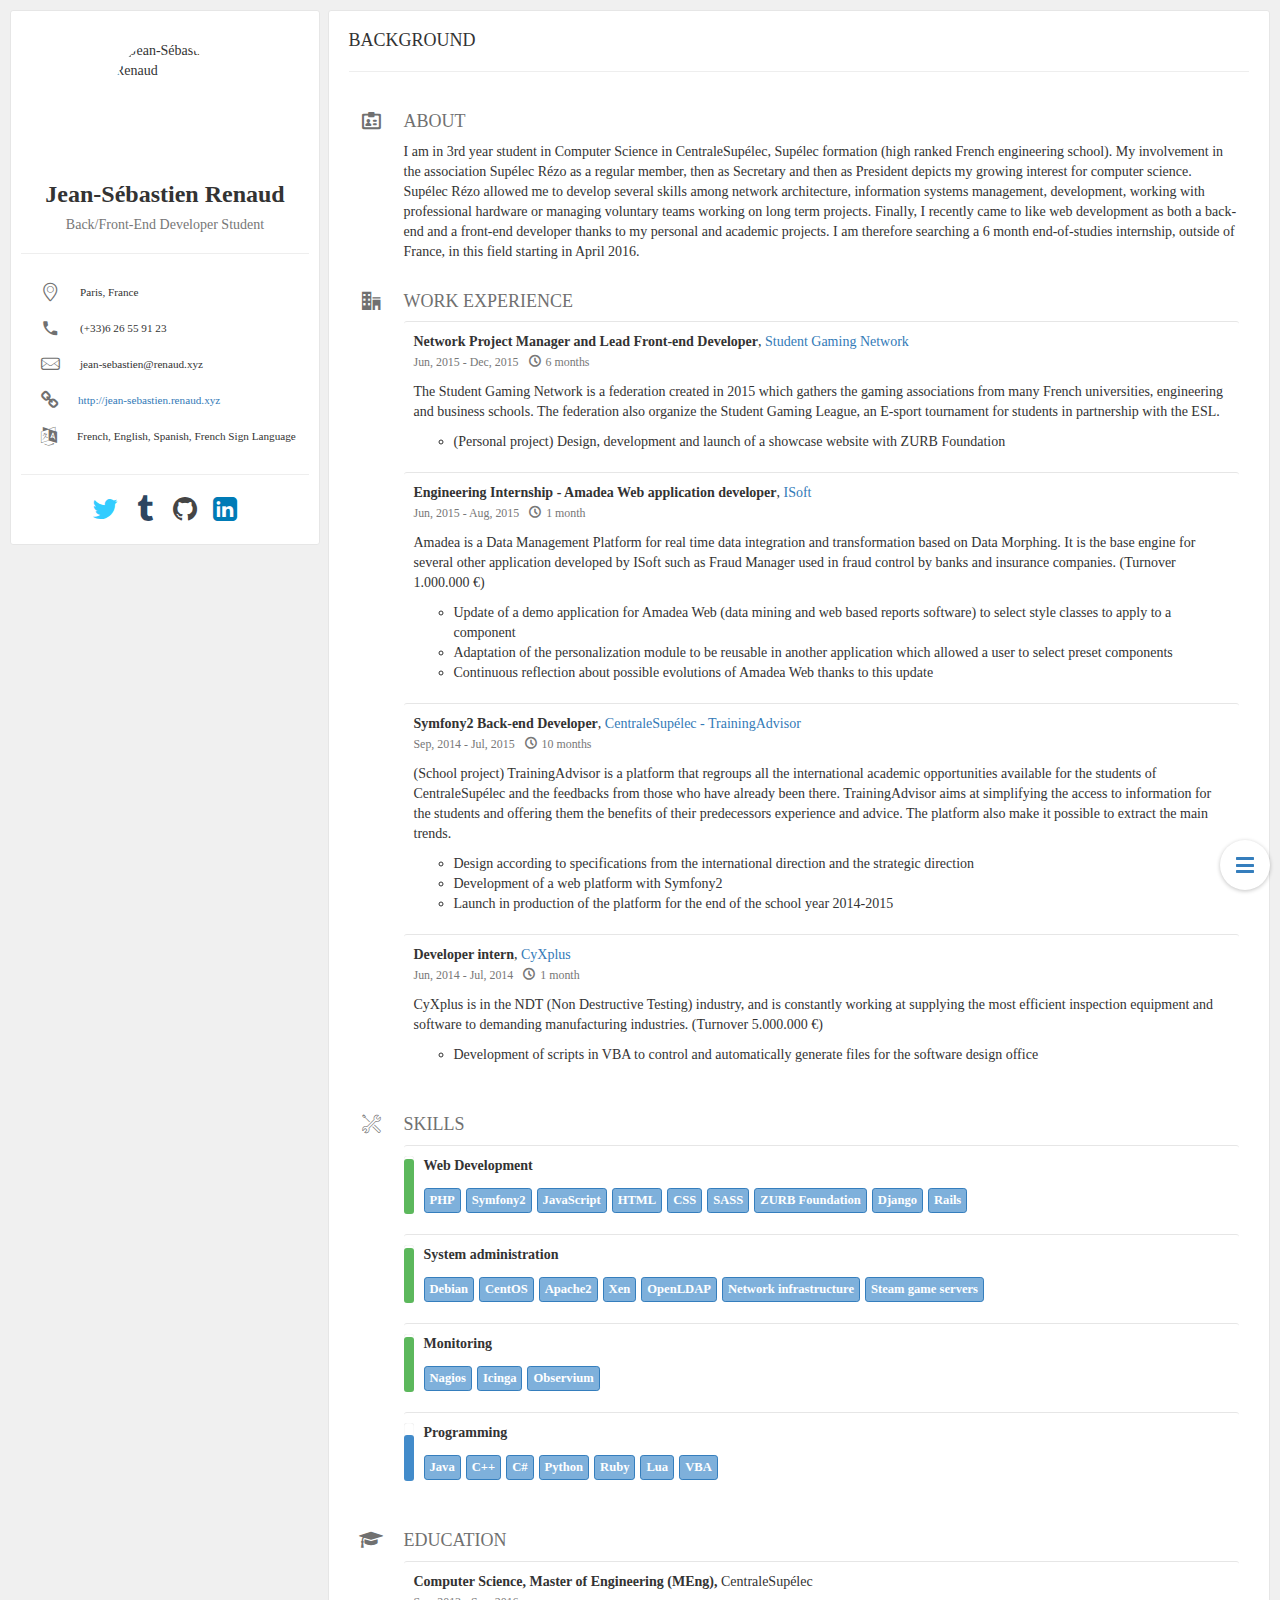
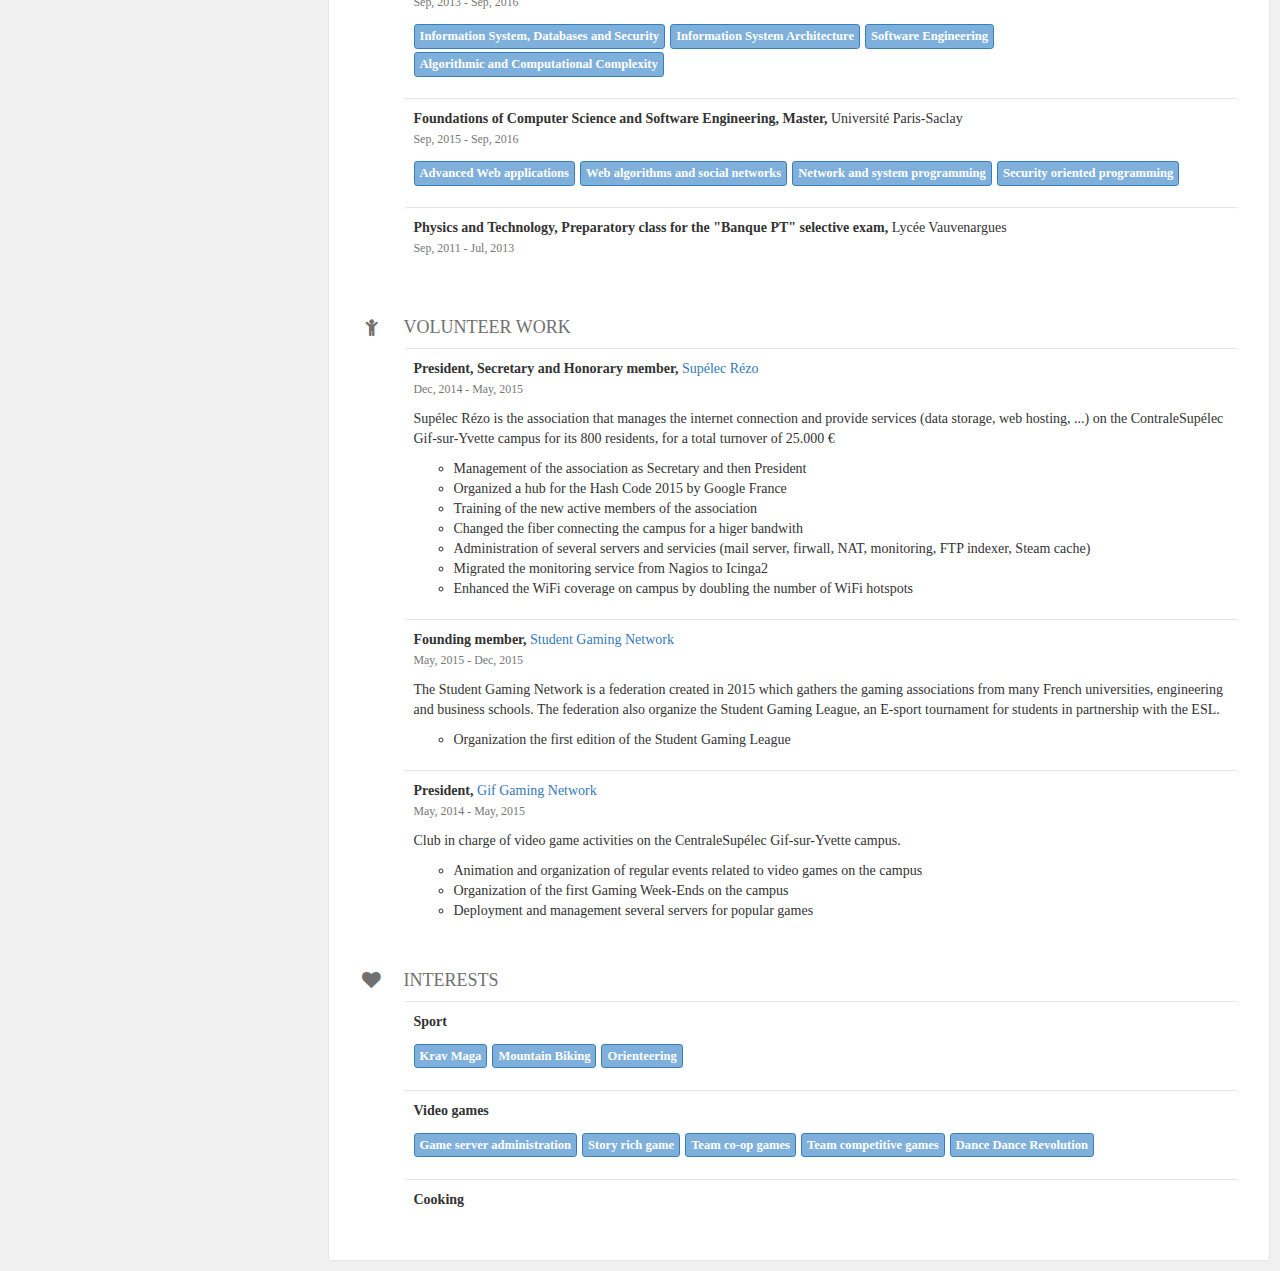
==== commit e908dc9d: "update 02/2016" ====
--- a/index.html
+++ b/index.html
@@ -1,874 +1,6 @@
-<!DOCTYPE html><html lang="en"><head><meta charset="utf-8"/><meta http-equiv="X-UA-Compatible" content="IE=edge"/><meta name="viewport" content="width=device-width, initial-scale=1"/><title>Jean-Sébastien Renaud</title><link rel="stylesheet" href="https://maxcdn.bootstrapcdn.com/bootstrap/3.2.0/css/bootstrap.min.css"/><style>@font-face {
-  font-family: 'icomoon';
-  src: url([data-uri]) format('truetype');
-  font-weight: normal;
-  font-style: normal;
-}
-
-[class^="icon-"], [class*=" icon-"] {
-	font-family: 'icomoon';
-	speak: none;
-	font-style: normal;
-	font-weight: normal;
-	font-variant: normal;
-	text-transform: none;
-	line-height: 1;
-
-	/* Better Font Rendering =========== */
-	-webkit-font-smoothing: antialiased;
-	-moz-osx-font-smoothing: grayscale;
-}
-
-.icon-exercism:before {
-	content: "\e601";
-}
-.icon-profile:before {
-	content: "\e600";
-}
-.icon-tools:before {
-	content: "\e034";
-}
-.icon-location:before {
-	content: "\e602";
-}
-.icon-mail:before {
-	content: "\e603";
-}
-.icon-phone:before {
-	content: "\e03f";
-}
-.icon-newspaper:before {
-	content: "\e607";
-}
-.icon-chevron-down:before {
-	content: "\e60c";
-}
-.icon-chevron-up:before {
-	content: "\e60d";
-}
-.icon-dots-three-horizontal:before {
-	content: "\e60b";
-}
-.icon-thumbs-up:before {
-	content: "\e604";
-}
-.icon-heart:before {
-	content: "\f004";
-}
-.icon-book:before {
-	content: "\f02d";
-}
-.icon-linkedin:before {
-	content: "\f08c";
-}
-.icon-twitter:before {
-	content: "\f099";
-}
-.icon-github:before {
-	content: "\f09b";
-}
-.icon-link:before {
-	content: "\f0c1";
-}
-.icon-bars:before {
-	content: "\f0c9";
-}
-.icon-pinterest:before {
-	content: "\f0d2";
-}
-.icon-googleplus:before {
-	content: "\f0d5";
-}
-.icon-circle:before {
-	content: "\f111";
-}
-.icon-code:before {
-	content: "\f121";
-}
-.icon-youtube:before {
-	content: "\f167";
-}
-.icon-stackoverflow:before {
-	content: "\f16c";
-}
-.icon-instagram:before {
-	content: "\f16d";
-}
-.icon-bitbucket:before {
-	content: "\f171";
-}
-.icon-tumblr:before {
-	content: "\f173";
-}
-.icon-dribbble:before {
-	content: "\f17d";
-}
-.icon-skype:before {
-	content: "\f17e";
-}
-.icon-foursquare:before {
-	content: "\f180";
-}
-.icon-gittip:before {
-	content: "\f184";
-}
-.icon-gratipay:before {
-	content: "\f184";
-}
-.icon-stackexchange:before {
-	content: "\f18d";
-}
-.icon-vimeo:before {
-	content: "\f194";
-}
-.icon-graduation-cap:before {
-	content: "\f19d";
-}
-.icon-language:before {
-	content: "\f1ab";
-}
-.icon-child:before {
-	content: "\f1ae";
-}
-.icon-behance:before {
-	content: "\f1b5";
-}
-.icon-spotify:before {
-	content: "\f1bc";
-}
-.icon-soundcloud:before {
-	content: "\f1be";
-}
-.icon-codepen:before {
-	content: "\f1cb";
-}
-.icon-hackernews:before {
-	content: "\f1d4";
-}
-.icon-lastfm:before {
-	content: "\f202";
-}
-.icon-angellist:before {
-	content: "\f209";
-}
-.icon-facebook:before {
-	content: "\f230";
-}
-.icon-trophy:before {
-	content: "\e605";
-}
-.icon-office:before {
-	content: "\e606";
-}
-.icon-clock:before {
-	content: "\e60a";
-}
-.icon-reddit:before {
-	content: "\e609";
-}
-.icon-board:before {
-	content: "\e608";
-}
-
-
-.relative {
-  position: relative;
-}
-.clear-margin {
-  margin: 0;
-}
-.space-top {
-  margin-top: 10px;
-}
-.space-right {
-  margin-right: 10px;
-}
-.mr-5 {
-  margin-right: 5px;
-}
-.mr-10 {
-  margin-right: 10px;
-}
-.ml-5 {
-  margin-left: 5px;
-}
-.labels {
-  line-height: 2;
-}
-.label-keyword {
-  display: inline-block;
-  background: #7eb0db;
-  color: white;
-  font-size: 0.9em;
-  padding: 5px;
-  border: 1px solid #357ebd;
-  margin-right: 5px;
-}
-.label-keyword:last-child {
-  margin-right: 0;
-}
-.link-disguise {
-  color: inherit;
-}
-.link-disguise:hover {
-  color: inherit;
-}
-.clear-margin {
-  margin: 0;
-}
-@media (max-width: 992px) {
-  .clear-margin-sm {
-    margin-bottom: 0;
-  }
-}
-.fs-lg {
-  font-size: 1.33333333em;
-  line-height: .75em;
-  vertical-align: -15%;
-}
-.fs-2x {
-  font-size: 2em;
-}
-.fs-3x {
-  font-size: 3em;
-}
-.fs-4x {
-  font-size: 4em;
-}
-.btn-circle-sm {
-  width: 28px;
-  height: 28px;
-  line-height: 28px;
-  border-radius: 50%;
-  text-align: center;
-  padding: 0;
-  outline: none !important;
-}
-body {
-  font-family: 'Lato';
-  background: #f0f0f0;
-  color: #333333;
-}
-.main {
-  padding: 5px;
-}
-.card {
-  background: #ffffff;
-  border: 1px solid #e6e6e6;
-  border-radius: 3px;
-  min-height: 300px;
-  padding: 10px;
-}
-.card-nested {
-  min-height: 0;
-  margin-bottom: 10px;
-  border-width: 1px 0 0 0;
-}
-.card-nested:before,
-.card-nested:after {
-  content: " ";
-  display: table;
-}
-.card-nested:after {
-  clear: both;
-}
-@media (max-width: 480px) {
-  .card-nested {
-    padding: 5px 0;
-  }
-}
-.background-card {
-  padding: 10px 20px;
-}
-.card-wrapper {
-  padding: 5px;
-}
-@media (max-width: 992px) {
-  .card-wrapper {
-    float: none !important;
-  }
-}
-.background-details .detail {
-  display: table;
-  padding: 10px 0;
-}
-.background-details .detail .icon {
-  min-width: 45px;
-  max-width: 45px;
-  text-align: center;
-}
-.background-details .detail .info {
-  width: 100%;
-}
-.background-details .detail .title,
-.background-details .detail .icon {
-  color: #707070;
-}
-.background-details .detail .mobile-title {
-  display: none;
-}
-@media (max-width: 480px) {
-  .background-details .detail .mobile-title {
-    display: inline-block;
-    margin-left: 5px;
-    font-weight: bold;
-    text-transform: uppercase;
-    vertical-align: middle;
-  }
-}
-.background-details .detail .icon,
-.background-details .detail .info {
-  display: table-cell;
-  padding: 0 10px;
-}
-@media (max-width: 480px) {
-  .background-details .detail {
-    display: block;
-  }
-  .background-details .detail .icon {
-    max-width: inherit;
-    min-width: inherit;
-    text-align: left;
-  }
-  .background-details .detail .icon,
-  .background-details .detail .info {
-    display: block;
-    padding: 10px 0;
-  }
-  .background-details .detail .title {
-    display: none;
-  }
-}
-.info .content.has-sidebar {
-  width: 80%;
-  box-sizing: border-box;
-  float: left;
-  padding: 0 10px;
-  border-right: 1px solid #cdcdcd;
-}
-@media (max-width: 992px) {
-  .info .content.has-sidebar {
-    width: 100%;
-    border-right: 0;
-  }
-}
-@media (max-width: 480px) {
-  .info .content.has-sidebar {
-    padding: 0 2px;
-  }
-}
-.info .sidebar {
-  margin-left: 80%;
-  box-sizing: border-box;
-  padding: 10px;
-}
-@media (max-width: 480px) {
-  ul {
-    padding-left: 25px;
-  }
-}
-.current-event {
-  font-size: 8px;
-  color: #5ACE24;
-  position: absolute;
-  right: 100%;
-  top: 4px;
-  left: -10px;
-}
-/*
-    Credits: http://codyhouse.co/demo/smart-fixed-navigation/index.html
-*/
-.floating-nav-trigger {
-  width: 50px;
-  height: 50px;
-  -webkit-box-shadow: 0 1px 4px rgba(0, 0, 0, 0.24);
-  box-shadow: 0 1px 4px rgba(0, 0, 0, 0.24);
-  -webkit-transition: background-color 0.5s ease;
-  -o-transition: background-color 0.5s ease;
-  transition: background-color 0.5s ease;
-  display: block;
-  border-radius: 50%;
-  text-align: center;
-  background-color: white;
-  font-size: 1.5em;
-  color: #357ebd;
-  z-index: 100;
-  position: fixed;
-  bottom: 10px;
-  right: 10px;
-  text-decoration: none !important;
-}
-.floating-nav-trigger > [class^="icon-"],
-.floating-nav-trigger [class*=" icon-"],
-.floating-nav-trigger > .close-icon {
-  line-height: 50px;
-}
-.floating-nav-trigger .close-icon {
-  display: none;
-}
-.floating-nav-trigger:hover {
-  color: #1f496e;
-  background-color: #e6e6e6;
-}
-.floating-nav-trigger.is-open {
-  -webkit-box-shadow: none;
-  box-shadow: none;
-}
-.floating-nav-trigger.is-open .close-icon {
-  display: inherit;
-}
-.floating-nav-trigger.is-open .icon-bars {
-  display: none;
-}
-.floating-nav-trigger.is-open:hover {
-  background-color: white;
-}
-.floating-nav {
-  -webkit-transform: scale(0);
-  -ms-transform: scale(0);
-  -o-transform: scale(0);
-  transform: scale(0);
-  -webkit-transform-origin: 100% 100%;
-  -moz-transform-origin: 100% 100%;
-  -ms-transform-origin: 100% 100%;
-  transform-origin: 100% 100%;
-  -webkit-transition: transform 0.3s, visibility 0s 0.3s;
-  -o-transition: transform 0.3s, visibility 0s 0.3s;
-  transition: transform 0.3s, visibility 0s 0.3s;
-  -webkit-box-shadow: 0 1px 4px rgba(0, 0, 0, 0.24);
-  box-shadow: 0 1px 4px rgba(0, 0, 0, 0.24);
-  position: fixed;
-  z-index: 50;
-  right: 10px;
-  bottom: 10px;
-  background-color: white;
-  width: 90%;
-  max-width: 400px;
-  visibility: hidden;
-  overflow: hidden;
-}
-.floating-nav ul {
-  font-size: 1.2em;
-  margin: 0;
-}
-.floating-nav ul li {
-  border-bottom: 1px solid #eff2f6;
-}
-.floating-nav ul li a {
-  padding: 20px;
-  text-decoration: none;
-  color: #357ebd;
-  display: block;
-}
-.floating-nav ul li a:hover {
-  color: #1f496e;
-}
-.floating-nav ul li:last-child {
-  border-bottom: 0;
-}
-.floating-nav.is-visible {
-  -webkit-transform: scale(1);
-  -ms-transform: scale(1);
-  -o-transform: scale(1);
-  transform: scale(1);
-  -webkit-transition: transform 0.3s, visibility 0s 0s;
-  -o-transition: transform 0.3s, visibility 0s 0s;
-  transition: transform 0.3s, visibility 0s 0s;
-  visibility: visible;
-}
-@media (max-width: 992px) {
-  .profile-card-wrapper {
-    position: relative;
-  }
-}
-.profile-pic {
-  padding: 20px 0;
-}
-@media (max-width: 992px) {
-  .profile-pic {
-    padding: 10px 0;
-  }
-}
-.profile-pic img {
-  width: 100px;
-  height: 100px;
-}
-@media (max-width: 992px) {
-  .name {
-    margin-top: 10px;
-  }
-}
-@media (max-width: 768px) {
-  .contact-details {
-    text-align: center;
-  }
-}
-.contact-details .detail {
-  display: table;
-  padding: 10px 0;
-}
-.contact-details .detail .icon {
-  padding: 0 10px;
-  color: #707070;
-}
-@media (max-width: 992px) {
-  .contact-details .detail .icon {
-    padding: 0 5px 0 0;
-  }
-}
-.contact-details .detail .info {
-  font-size: 0.8em;
-}
-.contact-details .detail .icon,
-.contact-details .detail .info {
-  display: table-cell;
-  vertical-align: middle;
-}
-@media (max-width: 768px) {
-  .contact-details .detail {
-    position: relative;
-    float: left;
-    width: 100%;
-    min-height: 1px;
-    padding-left: 15px;
-    padding-right: 15px;
-  }
-}
-@media (max-width: 992px) {
-  .contact-details .detail {
-    position: relative;
-    min-height: 1px;
-    padding-left: 15px;
-    padding-right: 15px;
-    padding: 10px;
-  }
-  .contact-details .detail .icon,
-  .contact-details .detail .info {
-    display: inline-block;
-  }
-}
-@media (max-width: 992px) and (min-width: 768px) {
-  .contact-details .detail {
-    float: left;
-    width: 25%;
-  }
-}
-.social-links {
-  line-height: 2.5;
-}
-.social-link {
-  margin-left: 5px;
-  min-width: 35px;
-  display: inline-block;
-}
-.social-link:first-child {
-  margin-left: 0;
-}
-.social-link:hover {
-  text-decoration: none;
-}
-.link-github {
-  color: #454545;
-}
-.link-github:hover,
-.link-github:focus {
-  text-decoration: none;
-  color: #2b2b2b;
-}
-.link-twitter {
-  color: #33ccff;
-}
-.link-twitter:hover,
-.link-twitter:focus {
-  text-decoration: none;
-  color: #00bfff;
-}
-.link-blog {
-  color: #f36f24;
-}
-.link-blog:hover,
-.link-blog:focus {
-  text-decoration: none;
-  color: #d8560c;
-}
-.link-linkedin {
-  color: #007bb6;
-}
-.link-linkedin:hover,
-.link-linkedin:focus {
-  text-decoration: none;
-  color: #005983;
-}
-.link-skype {
-  color: #12a5f4;
-}
-.link-skype:hover,
-.link-skype:focus {
-  text-decoration: none;
-  color: #0986ca;
-}
-.link-instagram {
-  color: #3f729b;
-}
-.link-instagram:hover,
-.link-instagram:focus {
-  text-decoration: none;
-  color: #305777;
-}
-.link-stackoverflow {
-  color: #8e8e92;
-}
-.link-stackoverflow:hover,
-.link-stackoverflow:focus {
-  text-decoration: none;
-  color: #747479;
-}
-.link-stackexchange {
-  color: #62b0df;
-}
-.link-stackexchange:hover,
-.link-stackexchange:focus {
-  text-decoration: none;
-  color: #389bd6;
-}
-.link-lastfm {
-  color: #d12127;
-}
-.link-lastfm:hover,
-.link-lastfm:focus {
-  text-decoration: none;
-  color: #a51a1f;
-}
-.link-soundcloud {
-  color: #e8822d;
-}
-.link-soundcloud:hover,
-.link-soundcloud:focus {
-  text-decoration: none;
-  color: #cc6916;
-}
-.link-googleplus {
-  color: #dd4b39;
-}
-.link-googleplus:hover,
-.link-googleplus:focus {
-  text-decoration: none;
-  color: #c23321;
-}
-.link-youtube {
-  color: #dd4b39;
-}
-.link-youtube:hover,
-.link-youtube:focus {
-  text-decoration: none;
-  color: #c23321;
-}
-.link-pinterest {
-  color: #bd091f;
-}
-.link-pinterest:hover,
-.link-pinterest:focus {
-  text-decoration: none;
-  color: #8c0717;
-}
-.link-gratipay {
-  color: #663300;
-}
-.link-gratipay:hover,
-.link-gratipay:focus {
-  text-decoration: none;
-  color: #331a00;
-}
-.link-vimeo {
-  color: #17b3e8;
-}
-.link-vimeo:hover,
-.link-vimeo:focus {
-  text-decoration: none;
-  color: #128fba;
-}
-.link-behance {
-  color: #2c98cf;
-}
-.link-behance:hover,
-.link-behance:focus {
-  text-decoration: none;
-  color: #2379a5;
-}
-.link-codepen {
-  color: #1c1c1c;
-}
-.link-codepen:hover,
-.link-codepen:focus {
-  text-decoration: none;
-  color: #020202;
-}
-.link-foursquare {
-  color: #fa4778;
-}
-.link-foursquare:hover,
-.link-foursquare:focus {
-  text-decoration: none;
-  color: #f91554;
-}
-.link-reddit {
-  color: #545454;
-}
-.link-reddit:hover,
-.link-reddit:focus {
-  text-decoration: none;
-  color: #3b3b3b;
-}
-.link-spotify {
-  color: #acd200;
-}
-.link-spotify:hover,
-.link-spotify:focus {
-  text-decoration: none;
-  color: #829f00;
-}
-.link-tumblr {
-  color: #2d4661;
-}
-.link-tumblr:hover,
-.link-tumblr:focus {
-  text-decoration: none;
-  color: #1d2d3e;
-}
-.link-dribbble {
-  color: #ce366f;
-}
-.link-dribbble:hover,
-.link-dribbble:focus {
-  text-decoration: none;
-  color: #a82959;
-}
-.link-facebook {
-  color: #4b6daa;
-}
-.link-facebook:hover,
-.link-facebook:focus {
-  text-decoration: none;
-  color: #3b5687;
-}
-.link-angellist {
-  color: #000000;
-}
-.link-angellist:hover,
-.link-angellist:focus {
-  text-decoration: none;
-  color: #000000;
-}
-.link-bitbucket {
-  color: #205081;
-}
-.link-bitbucket:hover,
-.link-bitbucket:focus {
-  text-decoration: none;
-  color: #163758;
-}
-.link-hackernews {
-  color: #ff6600;
-}
-.link-hackernews:hover,
-.link-hackernews:focus {
-  text-decoration: none;
-  color: #cc5200;
-}
-.link-exercism {
-  color: #d81d4e;
-}
-.link-exercism:hover,
-.link-exercism:focus {
-  text-decoration: none;
-  color: #ab173e;
-}
-.card-skills {
-  position: relative;
-}
-.skill-level {
-  border-radius: 3px;
-  position: absolute;
-  top: 10px;
-  bottom: 10px;
-  left: 0;
-  width: 10px;
-  box-shadow: inset 0 0 1px rgba(0, 0, 0, 0.2);
-}
-.skill-level .skill-progress {
-  position: absolute;
-  border-radius: 3px;
-  bottom: 0;
-  width: 100%;
-  -webkit-transition: height 1s ease;
-}
-.skill-level .skill-progress.beginner {
-  height: 50%;
-  background: #e74c3c;
-}
-.skill-level .skill-progress.intermediate {
-  height: 70%;
-  background: #f1c40f;
-}
-.skill-level .skill-progress.advanced {
-  height: 80%;
-  background: #428bca;
-}
-.skill-level .skill-progress.master {
-  height: 95%;
-  background: #5cb85c;
-}
-.skill-info {
-  margin-left: 10px;
-}
-@media (max-width: 480px) {
-  .skill-info {
-    margin-left: 20px;
-  }
-}
-@media (max-width: 768px) {
-  .quote {
-    font-size: inherit;
-  }
-}
-@media print {
-  a[href]:after {
-    content: none !important;
-  }
-  .profile-card {
-    text-align: center;
-  }
-  .profile-pic {
-    display: inline-block;
-    vertical-align: middle;
-  }
-  .profile-pic img {
-    border-radius: 0;
-  }
-  .name-and-profession {
-    display: inline-block;
-    vertical-align: middle;
-    margin-left: 15px;
-  }
-  .contact-details .detail {
-    position: relative;
-    float: left;
-    width: 25%;
-    min-height: 1px;
-    padding-left: 15px;
-    padding-right: 15px;
-    padding: 0;
-  }
-  .floating-nav,
-  .floating-nav-trigger {
-    display: none;
-  }
-  .pagebreak {
-    page-break-before: always;
-  }
-}
-</style></head><body itemscope="itemscope" itemtype="http://schema.org/Person"><div class="container-fluid"><div class="row main clearfix"><a href="#" class="js-floating-nav-trigger floating-nav-trigger"><i class="icon-bars"></i><span class="close-icon">&times;</span></a><nav class="floating-nav js-floating-nav"><ul class="list-unstyled"><li><a href="#about"><i class="mr-10 icon-board"></i>About</a></li><li><a href="#work-experience"><i class="mr-10 icon-office"></i>Work Experience</a></li><li><a href="#skills"><i class="mr-10 icon-tools"></i>Skills</a></li><li><a href="#education"><i class="mr-10 icon-graduation-cap"></i>Education</a></li><li><a href="#volunteer-work"><i class="mr-10 icon-child"></i>Volunteer Work</a></li><li><a href="#interests"><i class="mr-10 icon-heart"></i>Interests</a></li></ul></nav><section class="col-md-3 card-wrapper profile-card-wrapper affix"><div class="card profile-card"><span class="profile-pic-container"><div class="profile-pic"><img data-src="holder.js/100x100" alt="Jean-Sébastien Renaud" src="img/photo_small.png" itemprop="image" class="media-object img-circle center-block"/></div><div class="name-and-profession text-center"><h3 itemprop="name"><b>Jean-Sébastien Renaud</b></h3><h5 itemprop="jobTitle" class="text-muted">Back/Front-End Developer Student</h5></div></span><hr/><div class="contact-details clearfix"><div class="detail"><span class="icon"><i class="icon fs-lg icon-location"></i></span><span class="info">Paris, France</span></div><div class="detail"><span class="icon"><i class="icon fs-lg icon-phone"></i></span><span itemprop="telephone" class="info">(+33)6 26 55 91 23</span></div><div class="detail"><span class="icon"><i class="icon fs-lg icon-mail"></i></span><span class="info"><a href="/cdn-cgi/l/email-protection#056f60646b287660676476716c606b4577606b6470612b7d7c7f" itemprop="email" class="link-disguise"><span class="__cf_email__" data-cfemail="016b64606f2c72646360727568646f4173646f6074652f79787b">[email&#160;protected]</span><script data-cfhash='f9e31' type="text/javascript">
-/* <![CDATA[ */!function(){try{var t="currentScript"in document?document.currentScript:function(){for(var t=document.getElementsByTagName("script"),e=t.length;e--;)if(t[e].getAttribute("data-cfhash"))return t[e]}();if(t&&t.previousSibling){var e,r,n,i,c=t.previousSibling,a=c.getAttribute("data-cfemail");if(a){for(e="",r=parseInt(a.substr(0,2),16),n=2;a.length-n;n+=2)i=parseInt(a.substr(n,2),16)^r,e+=String.fromCharCode(i);e=document.createTextNode(e),c.parentNode.replaceChild(e,c)}t.parentNode.removeChild(t);}}catch(u){}}()/* ]]> */</script></a></span></div><div class="detail"><span class="icon"><i class="icon fs-lg icon-link"></i></span><span class="info"><a href="http://jean-sebastien.renaud.xyz" target="_blank">http://jean-sebastien.renaud.xyz</a></span></div><div class="detail"><span title="Languages I speak" class="icon"><i class="icon fs-lg icon-language"></i></span><span class="info">French, English, Spanish, French Sign Language</span></div></div><hr/><div class="social-links text-center"><div><a href="https://twitter.com/BackIsBachus" target="_blank" rel="tooltip" title="Jean-Sébastien Renaud on Twitter" class="fs-2x social-link link-twitter icon-twitter"></a><a href="https://backisbachus.tumblr.com" target="_blank" rel="tooltip" title="Jean-Sébastien Renaud on Tumblr" class="fs-2x social-link link-tumblr icon-tumblr"></a><a href="https://github.com/BackIsBachus" target="_blank" rel="tooltip" title="Jean-Sébastien Renaud on GitHub" class="fs-2x social-link link-github icon-github"></a><a href="https://www.linkedin.com/pub/jean-s%C3%A9bastien-renaud/44/206/880/en" target="_blank" rel="tooltip" title="Jean-Sébastien Renaud on LinkedIn" class="fs-2x social-link link-linkedin icon-linkedin"></a></div></div></div></section><section class="col-md-9 card-wrapper pull-right"><div class="card background-card"><h4 class="text-uppercase">Background</h4><hr/><div class="background-details"><div id="about" class="detail"><div class="icon"><i class="fs-lg icon-board"></i><span class="mobile-title">About</span></div><div class="info"><h4 class="title text-uppercase">About</h4><div itemprop="description" class="content">I am in 3rd year student in Computer Science in CentraleSupélec, Supélec formation (high ranked French engineering school). My involvement in the association Supélec Rézo as a regular member, then as Secretary and then as President depicts my growing interest for computer science. Supélec Rézo allowed me to develop several skills among network architecture, information systems management, development, working with professional hardware or managing voluntary teams working on long term projects. Finally, I recently came to like web development as both a back-end and a front-end developer thanks to my personal and academic projects. I am therefore searching a 6 month end-of-studies internship, outside of France, in this field starting in April 2016.</div></div></div><div id="work-experience" class="detail"><div class="icon"><i class="fs-lg icon-office"></i><span class="mobile-title">Work Experience</span></div><div class="info"><h4 class="title text-uppercase">Work Experience</h4><ul class="list-unstyled"><li class="card card-nested clearfix"><div class="content"><p class="clear-margin relative"><i rel="tooltip" title="Currently Working" data-placement="left" class="icon-circle current-event"></i><strong>Network Project Manager and Lead Front-end Developer</strong>,&nbsp;<a href="http://studentgamingnetwork.fr" target="_blank">Student Gaming Network</a></p><p class="text-muted"><small><span class="space-right">Jun, 2015 - Present</span><span><i class="icon-clock mr-5"></i>5 months</span></small></p><p>The Student Gaming Network is a federation created in 2015 which gathers the gaming associations from many French universities, engineering and business schools. The federation also organize the Student Gaming League, an E-sport tournament for students in partnership with the ESL.</p><ul><li>(Personal project) Design, development and launch of a showcase website with ZURB Foundation</li></ul></div></li><li class="card card-nested clearfix"><div class="content"><p class="clear-margin relative"><strong>Engineering Internship - Amadea Web application developer</strong>,&nbsp;<a href="http://www.isoft.fr/index_en.htm" target="_blank">ISoft</a></p><p class="text-muted"><small><span class="space-right">Jun, 2015 - Aug, 2015</span><span><i class="icon-clock mr-5"></i>1 month</span></small></p><p>Amadea is a Data Management Platform for real time data integration and transformation based on Data Morphing. It is the base engine for several other application developed by ISoft such as Fraud Manager used in fraud control by banks and insurance companies. (Turnover 1.000.000 €)</p><ul><li>Update of a demo application for Amadea Web (data mining and web based reports software) to select style classes to apply to a component</li><li>Adaptation of the personalization module to be reusable in another application which allowed a user to select preset components</li><li>Continuous reflection about possible evolutions of Amadea Web thanks to this update</li></ul></div></li><li class="card card-nested clearfix"><div class="content"><p class="clear-margin relative"><strong>Symfony2 Back-end Developer</strong>,&nbsp;<a href="https://trainingadvisor.supelec.fr" target="_blank">CentraleSupélec - TrainingAdvisor</a></p><p class="text-muted"><small><span class="space-right">Sep, 2014 - Jul, 2015</span><span><i class="icon-clock mr-5"></i>10 months</span></small></p><p>(School project) TrainingAdvisor is a platform that regroups all the international academic opportunities available for the students of CentraleSupélec and the feedbacks from those who have already been there. TrainingAdvisor aims at simplifying the access to information for the students and offering them the benefits of their predecessors experience and advice. The platform also make it possible to extract the main trends.</p><ul><li>Design according to specifications from the international direction and the strategic direction</li><li>Development of a web platform with Symfony2</li><li>Launch in production of the platform for the end of the school year 2014-2015</li></ul></div></li><li class="card card-nested clearfix"><div class="content"><p class="clear-margin relative"><strong>Developer intern</strong>,&nbsp;<a href="http://www.cyxplus.fr/" target="_blank">CyXplus</a></p><p class="text-muted"><small><span class="space-right">Jun, 2014 - Jul, 2014</span><span><i class="icon-clock mr-5"></i>1 month</span></small></p><p>CyXplus is in the NDT (Non Destructive Testing) industry, and is constantly working at supplying the most efficient inspection equipment and software to demanding manufacturing industries. (Turnover 5.000.000 €)</p><ul><li>Development of scripts in VBA to control and automatically generate files for the software design office</li></ul></div></li></ul></div></div><div id="skills" class="detail"><div class="icon"><i class="fs-lg icon-tools"></i><span class="mobile-title">Skills</span></div><div class="info"><h4 class="title text-uppercase">Skills</h4><div class="content"><ul class="list-unstyled"><li class="card card-nested card-skills"><div rel="tooltip" title="Master" data-placement="left" class="skill-level"><div class="skill-progress master"></div></div><div class="skill-info"><strong>Web Development</strong><div class="space-top labels"><span class="label label-keyword">PHP</span><span class="label label-keyword">Symfony2</span><span class="label label-keyword">JavaScript</span><span class="label label-keyword">HTML</span><span class="label label-keyword">CSS</span><span class="label label-keyword">SASS</span><span class="label label-keyword">ZURB Foundation</span><span class="label label-keyword">Django</span><span class="label label-keyword">Rails</span></div></div></li><li class="card card-nested card-skills"><div rel="tooltip" title="Master" data-placement="left" class="skill-level"><div class="skill-progress master"></div></div><div class="skill-info"><strong>System administration</strong><div class="space-top labels"><span class="label label-keyword">Debian</span><span class="label label-keyword">CentOS</span><span class="label label-keyword">Apache2</span><span class="label label-keyword">OpenLDAP</span><span class="label label-keyword">Network infrastructure</span><span class="label label-keyword">Steam game servers</span></div></div></li><li class="card card-nested card-skills"><div rel="tooltip" title="Master" data-placement="left" class="skill-level"><div class="skill-progress master"></div></div><div class="skill-info"><strong>Monitoring</strong><div class="space-top labels"><span class="label label-keyword">Nagios</span><span class="label label-keyword">Icinga</span><span class="label label-keyword">Observium</span></div></div></li><li class="card card-nested card-skills"><div rel="tooltip" title="Advanced" data-placement="left" class="skill-level"><div class="skill-progress advanced"></div></div><div class="skill-info"><strong>Programming</strong><div class="space-top labels"><span class="label label-keyword">Java</span><span class="label label-keyword">C++</span><span class="label label-keyword">C#</span><span class="label label-keyword">Python</span><span class="label label-keyword">Ruby</span><span class="label label-keyword">Lua</span><span class="label label-keyword">VBA</span></div></div></li></ul></div></div></div><div id="education" class="detail"><div class="icon"><i class="fs-lg icon-graduation-cap"></i><span class="mobile-title">Education</span></div><div class="info"><h4 class="title text-uppercase">Education</h4><div class="content"><ul class="list-unstyled"><li class="card card-nested"><div class="content"><p class="clear-margin relative"><strong>Computer Science, Master of Engineering (MEng),&nbsp;</strong>CentraleSupélec</p><p class="text-muted"><small>Sep, 2013 - Sep, 2016</small></p><i></i><div class="space-top labels"><span class="label label-keyword">Information System, Databases and Security</span><span class="label label-keyword">Information System Architecture</span><span class="label label-keyword">Software Engineering</span><span class="label label-keyword">Algorithmic and Computational Complexity</span></div></div></li><li class="card card-nested"><div class="content"><p class="clear-margin relative"><strong>Foundations of Computer Science and Software Engineering, Master,&nbsp;</strong>Université Paris-Saclay</p><p class="text-muted"><small>Sep, 2015 - Sep, 2016</small></p><i></i><div class="space-top labels"><span class="label label-keyword">Advanced Web applications</span><span class="label label-keyword">Web algorithms and social networks</span><span class="label label-keyword">Network and system programming</span><span class="label label-keyword">Security oriented programming</span></div></div></li><li class="card card-nested"><div class="content"><p class="clear-margin relative"><strong>Physics and Technology, Preparatory class for the &quot;Banque PT&quot; selective exam,&nbsp;</strong>Lycée Vauvenargues</p><p class="text-muted"><small>Sep, 2011 - Jul, 2013</small></p><i></i></div></li></ul></div></div></div><div id="volunteer-work" class="detail"><div class="icon"><i class="fs-lg icon-child"></i><span class="mobile-title">Volunteer Work</span></div><div class="info"><h4 class="title text-uppercase">Volunteer Work</h4><div class="content"><ul class="list-unstyled"><li class="card card-nested"><div class="content"><p class="clear-margin relative"><strong>President, Secretary and Honorary member, </strong><a href="http://rezomen.fr/" target="_blank">Supélec Rézo</a></p><p class="text-muted"><small>Dec, 2014 - May, 2015</small></p><p>Supélec Rézo is the association that manages the internet connection and provide services (data storage, web hosting, ...) on the ContraleSupélec Gif-sur-Yvette campus for its 800 residents, for a total turnover of 25.000 €</p><ul><li>Management of the association as Secretary and then President</li><li>Organized a hub for the Hash Code 2015 by Google France</li><li>Training of the new active members of the association</li><li>Changed the fiber connecting the campus for a higer bandwith</li><li>Administration of several servers and servicies (mail server, firwall, NAT, monitoring, FTP indexer, Steam cache)</li><li>Migrated the monitoring service from Nagios to Icinga2</li><li>Enhanced the WiFi coverage on campus by doubling the number of WiFi hotspots</li></ul></div></li><li class="card card-nested"><div class="content"><p class="clear-margin relative"><i rel="tooltip" title="Currently Volunteering" data-placement="left" class="icon-circle current-event"></i><strong>Founding member, </strong><a href="http://studentgamingnetwork.fr/" target="_blank">Student Gaming Network</a></p><p class="text-muted"><small>May, 2015 - Present</small></p><p>The Student Gaming Network is a federation created in 2015 which gathers the gaming associations from many French universities, engineering and business schools. The federation also organize the Student Gaming League, an E-sport tournament for students in partnership with the ESL.</p><ul><li>Organization the first edition of the Student Gaming League</li></ul></div></li><li class="card card-nested"><div class="content"><p class="clear-margin relative"><strong>President, </strong><a href="http://gign.rez-gif.supelec.fr/" target="_blank">Gif Gaming Network</a></p><p class="text-muted"><small>May, 2014 - May, 2015</small></p><p>Club in charge of video game activities on the CentraleSupélec Gif-sur-Yvette campus.</p><ul><li>Animation and organization of regular events related to video games on the campus</li><li>Organization of the first Gaming Week-Ends on the campus</li><li>Deployment and management several servers for popular games</li></ul></div></li></ul></div></div></div><div id="interests" class="detail"><div class="icon"><i class="fs-lg icon-heart"></i><span class="mobile-title">Interests</span></div><div class="info"><h4 class="title text-uppercase">Interests</h4><div class="content"><ul class="list-unstyled"><li class="card card-nested"><p><strong>Sport</strong></p><div class="space-top labels"><span class="label label-keyword">Krav Maga</span><span class="label label-keyword">Mountain Biking</span><span class="label label-keyword">Orienteering</span></div></li><li class="card card-nested"><p><strong>Video games</strong></p><div class="space-top labels"><span class="label label-keyword">Game server administration</span><span class="label label-keyword">Story rich game</span><span class="label label-keyword">Team co-op games</span><span class="label label-keyword">Team competitive games</span><span class="label label-keyword">Dance Dance Revolution</span></div></li><li class="card card-nested"><p><strong>Cooking</strong></p></li></ul></div></div></div></div></div></section></div></div><script src="https://ajax.googleapis.com/ajax/libs/jquery/1.11.0/jquery.min.js"></script><script src="https://cdnjs.cloudflare.com/ajax/libs/twitter-bootstrap/3.2.0/js/tooltip.js"></script><script src="https://cdnjs.cloudflare.com/ajax/libs/twitter-bootstrap/3.2.0/js/collapse.js"></script><script>$(function () {
+<!DOCTYPE html><html lang="en"><head><meta charset="utf-8"/><meta http-equiv="X-UA-Compatible" content="IE=edge"/><meta name="viewport" content="width=device-width, initial-scale=1"/><title>Jean-Sébastien Renaud</title><link rel="stylesheet" href="https://maxcdn.bootstrapcdn.com/bootstrap/3.2.0/css/bootstrap.min.css"/><link rel="stylesheet" href="style.css"/>
+</head><body itemscope="itemscope" itemtype="http://schema.org/Person"><div class="container-fluid"><div class="row main clearfix"><a href="#" class="js-floating-nav-trigger floating-nav-trigger"><i class="icon-bars"></i><span class="close-icon">&times;</span></a><nav class="floating-nav js-floating-nav"><ul class="list-unstyled"><li><a href="#about"><i class="mr-10 icon-board"></i>About</a></li><li><a href="#work-experience"><i class="mr-10 icon-office"></i>Work Experience</a></li><li><a href="#skills"><i class="mr-10 icon-tools"></i>Skills</a></li><li><a href="#education"><i class="mr-10 icon-graduation-cap"></i>Education</a></li><li><a href="#volunteer-work"><i class="mr-10 icon-child"></i>Volunteer Work</a></li><li><a href="#interests"><i class="mr-10 icon-heart"></i>Interests</a></li></ul></nav><section class="col-md-3 card-wrapper profile-card-wrapper affix"><div class="card profile-card"><span class="profile-pic-container"><div class="profile-pic"><img data-src="holder.js/100x100" alt="Jean-Sébastien Renaud" src="img/photo_small.png" itemprop="image" class="media-object img-circle center-block"/></div><div class="name-and-profession text-center"><h3 itemprop="name"><b>Jean-Sébastien Renaud</b></h3><h5 itemprop="jobTitle" class="text-muted">Back/Front-End Developer Student</h5></div></span><hr/><div class="contact-details clearfix"><div class="detail"><span class="icon"><i class="icon fs-lg icon-location"></i></span><span class="info">Paris, France</span></div><div class="detail"><span class="icon"><i class="icon fs-lg icon-phone"></i></span><span itemprop="telephone" class="info">(+33)6 26 55 91 23</span></div><div class="detail"><span class="icon"><i class="icon fs-lg icon-mail"></i></span><span class="info"><a href="/cdn-cgi/l/email-protection#adc7c8ccc380dec8cfccded9c4c8c3eddfc8c3ccd8c983d5d4d7" itemprop="email" class="link-disguise"><span class="__cf_email__" data-cfemail="deb4bbbfb0f3adbbbcbfadaab7bbb09eacbbb0bfabbaf0a6a7a4">[email&#160;protected]</span><script data-cfhash='f9e31' type="text/javascript">
+/* <![CDATA[ */!function(){try{var t="currentScript"in document?document.currentScript:function(){for(var t=document.getElementsByTagName("script"),e=t.length;e--;)if(t[e].getAttribute("data-cfhash"))return t[e]}();if(t&&t.previousSibling){var e,r,n,i,c=t.previousSibling,a=c.getAttribute("data-cfemail");if(a){for(e="",r=parseInt(a.substr(0,2),16),n=2;a.length-n;n+=2)i=parseInt(a.substr(n,2),16)^r,e+=String.fromCharCode(i);e=document.createTextNode(e),c.parentNode.replaceChild(e,c)}t.parentNode.removeChild(t);}}catch(u){}}()/* ]]> */</script></a></span></div><div class="detail"><span class="icon"><i class="icon fs-lg icon-link"></i></span><span class="info"><a href="http://jean-sebastien.renaud.xyz" target="_blank">http://jean-sebastien.renaud.xyz</a></span></div><div class="detail"><span title="Languages I speak" class="icon"><i class="icon fs-lg icon-language"></i></span><span class="info">French, English, Spanish, French Sign Language</span></div></div><hr/><div class="social-links text-center"><div><a href="https://twitter.com/BackIsBachus" target="_blank" rel="tooltip" title="Jean-Sébastien Renaud on Twitter" class="fs-2x social-link link-twitter icon-twitter"></a><a href="https://backisbachus.tumblr.com" target="_blank" rel="tooltip" title="Jean-Sébastien Renaud on Tumblr" class="fs-2x social-link link-tumblr icon-tumblr"></a><a href="https://github.com/BackIsBachus" target="_blank" rel="tooltip" title="Jean-Sébastien Renaud on GitHub" class="fs-2x social-link link-github icon-github"></a><a href="https://www.linkedin.com/pub/jean-s%C3%A9bastien-renaud/44/206/880/en" target="_blank" rel="tooltip" title="Jean-Sébastien Renaud on LinkedIn" class="fs-2x social-link link-linkedin icon-linkedin"></a></div></div></div></section><section class="col-md-9 card-wrapper pull-right"><div class="card background-card"><h4 class="text-uppercase">Background</h4><hr/><div class="background-details"><div id="about" class="detail"><div class="icon"><i class="fs-lg icon-board"></i><span class="mobile-title">About</span></div><div class="info"><h4 class="title text-uppercase">About</h4><div itemprop="description" class="content">I am in 3rd year student in Computer Science in CentraleSupélec, Supélec formation (high ranked French engineering school). My involvement in the association Supélec Rézo as a regular member, then as Secretary and then as President depicts my growing interest for computer science. Supélec Rézo allowed me to develop several skills among network architecture, information systems management, development, working with professional hardware or managing voluntary teams working on long term projects. Finally, I recently came to like web development as both a back-end and a front-end developer thanks to my personal and academic projects. I am therefore searching a 6 month end-of-studies internship, outside of France, in this field starting in April 2016.</div></div></div><div id="work-experience" class="detail"><div class="icon"><i class="fs-lg icon-office"></i><span class="mobile-title">Work Experience</span></div><div class="info"><h4 class="title text-uppercase">Work Experience</h4><ul class="list-unstyled"><li class="card card-nested clearfix"><div class="content"><p class="clear-margin relative"><strong>Network Project Manager and Lead Front-end Developer</strong>,&nbsp;<a href="http://studentgamingnetwork.fr" target="_blank">Student Gaming Network</a></p><p class="text-muted"><small><span class="space-right">Jun, 2015 - Dec, 2015</span><span><i class="icon-clock mr-5"></i>6 months</span></small></p><p>The Student Gaming Network is a federation created in 2015 which gathers the gaming associations from many French universities, engineering and business schools. The federation also organize the Student Gaming League, an E-sport tournament for students in partnership with the ESL.</p><ul><li>(Personal project) Design, development and launch of a showcase website with ZURB Foundation</li></ul></div></li><li class="card card-nested clearfix"><div class="content"><p class="clear-margin relative"><strong>Engineering Internship - Amadea Web application developer</strong>,&nbsp;<a href="http://www.isoft.fr/index_en.htm" target="_blank">ISoft</a></p><p class="text-muted"><small><span class="space-right">Jun, 2015 - Aug, 2015</span><span><i class="icon-clock mr-5"></i>1 month</span></small></p><p>Amadea is a Data Management Platform for real time data integration and transformation based on Data Morphing. It is the base engine for several other application developed by ISoft such as Fraud Manager used in fraud control by banks and insurance companies. (Turnover 1.000.000 €)</p><ul><li>Update of a demo application for Amadea Web (data mining and web based reports software) to select style classes to apply to a component</li><li>Adaptation of the personalization module to be reusable in another application which allowed a user to select preset components</li><li>Continuous reflection about possible evolutions of Amadea Web thanks to this update</li></ul></div></li><li class="card card-nested clearfix"><div class="content"><p class="clear-margin relative"><strong>Symfony2 Back-end Developer</strong>,&nbsp;<a href="https://trainingadvisor.supelec.fr" target="_blank">CentraleSupélec - TrainingAdvisor</a></p><p class="text-muted"><small><span class="space-right">Sep, 2014 - Jul, 2015</span><span><i class="icon-clock mr-5"></i>10 months</span></small></p><p>(School project) TrainingAdvisor is a platform that regroups all the international academic opportunities available for the students of CentraleSupélec and the feedbacks from those who have already been there. TrainingAdvisor aims at simplifying the access to information for the students and offering them the benefits of their predecessors experience and advice. The platform also make it possible to extract the main trends.</p><ul><li>Design according to specifications from the international direction and the strategic direction</li><li>Development of a web platform with Symfony2</li><li>Launch in production of the platform for the end of the school year 2014-2015</li></ul></div></li><li class="card card-nested clearfix"><div class="content"><p class="clear-margin relative"><strong>Developer intern</strong>,&nbsp;<a href="http://www.cyxplus.fr/" target="_blank">CyXplus</a></p><p class="text-muted"><small><span class="space-right">Jun, 2014 - Jul, 2014</span><span><i class="icon-clock mr-5"></i>1 month</span></small></p><p>CyXplus is in the NDT (Non Destructive Testing) industry, and is constantly working at supplying the most efficient inspection equipment and software to demanding manufacturing industries. (Turnover 5.000.000 €)</p><ul><li>Development of scripts in VBA to control and automatically generate files for the software design office</li></ul></div></li></ul></div></div><div id="skills" class="detail"><div class="icon"><i class="fs-lg icon-tools"></i><span class="mobile-title">Skills</span></div><div class="info"><h4 class="title text-uppercase">Skills</h4><div class="content"><ul class="list-unstyled"><li class="card card-nested card-skills"><div rel="tooltip" title="Master" data-placement="left" class="skill-level"><div class="skill-progress master"></div></div><div class="skill-info"><strong>Web Development</strong><div class="space-top labels"><span class="label label-keyword">PHP</span><span class="label label-keyword">Symfony2</span><span class="label label-keyword">JavaScript</span><span class="label label-keyword">HTML</span><span class="label label-keyword">CSS</span><span class="label label-keyword">SASS</span><span class="label label-keyword">ZURB Foundation</span><span class="label label-keyword">Django</span><span class="label label-keyword">Rails</span></div></div></li><li class="card card-nested card-skills"><div rel="tooltip" title="Master" data-placement="left" class="skill-level"><div class="skill-progress master"></div></div><div class="skill-info"><strong>System administration</strong><div class="space-top labels"><span class="label label-keyword">Debian</span><span class="label label-keyword">CentOS</span><span class="label label-keyword">Apache2</span><span class="label label-keyword">Xen</span><span class="label label-keyword">OpenLDAP</span><span class="label label-keyword">Network infrastructure</span><span class="label label-keyword">Steam game servers</span></div></div></li><li class="card card-nested card-skills"><div rel="tooltip" title="Master" data-placement="left" class="skill-level"><div class="skill-progress master"></div></div><div class="skill-info"><strong>Monitoring</strong><div class="space-top labels"><span class="label label-keyword">Nagios</span><span class="label label-keyword">Icinga</span><span class="label label-keyword">Observium</span></div></div></li><li class="card card-nested card-skills"><div rel="tooltip" title="Advanced" data-placement="left" class="skill-level"><div class="skill-progress advanced"></div></div><div class="skill-info"><strong>Programming</strong><div class="space-top labels"><span class="label label-keyword">Java</span><span class="label label-keyword">C++</span><span class="label label-keyword">C#</span><span class="label label-keyword">Python</span><span class="label label-keyword">Ruby</span><span class="label label-keyword">Lua</span><span class="label label-keyword">VBA</span></div></div></li></ul></div></div></div><div id="education" class="detail"><div class="icon"><i class="fs-lg icon-graduation-cap"></i><span class="mobile-title">Education</span></div><div class="info"><h4 class="title text-uppercase">Education</h4><div class="content"><ul class="list-unstyled"><li class="card card-nested"><div class="content"><p class="clear-margin relative"><strong>Computer Science, Master of Engineering (MEng),&nbsp;</strong>CentraleSupélec</p><p class="text-muted"><small>Sep, 2013 - Sep, 2016</small></p><i></i><div class="space-top labels"><span class="label label-keyword">Information System, Databases and Security</span><span class="label label-keyword">Information System Architecture</span><span class="label label-keyword">Software Engineering</span><span class="label label-keyword">Algorithmic and Computational Complexity</span></div></div></li><li class="card card-nested"><div class="content"><p class="clear-margin relative"><strong>Foundations of Computer Science and Software Engineering, Master,&nbsp;</strong>Université Paris-Saclay</p><p class="text-muted"><small>Sep, 2015 - Sep, 2016</small></p><i></i><div class="space-top labels"><span class="label label-keyword">Advanced Web applications</span><span class="label label-keyword">Web algorithms and social networks</span><span class="label label-keyword">Network and system programming</span><span class="label label-keyword">Security oriented programming</span></div></div></li><li class="card card-nested"><div class="content"><p class="clear-margin relative"><strong>Physics and Technology, Preparatory class for the &quot;Banque PT&quot; selective exam,&nbsp;</strong>Lycée Vauvenargues</p><p class="text-muted"><small>Sep, 2011 - Jul, 2013</small></p><i></i></div></li></ul></div></div></div><div id="volunteer-work" class="detail"><div class="icon"><i class="fs-lg icon-child"></i><span class="mobile-title">Volunteer Work</span></div><div class="info"><h4 class="title text-uppercase">Volunteer Work</h4><div class="content"><ul class="list-unstyled"><li class="card card-nested"><div class="content"><p class="clear-margin relative"><strong>President, Secretary and Honorary member, </strong><a href="http://rezomen.fr/" target="_blank">Supélec Rézo</a></p><p class="text-muted"><small>Dec, 2014 - May, 2015</small></p><p>Supélec Rézo is the association that manages the internet connection and provide services (data storage, web hosting, ...) on the ContraleSupélec Gif-sur-Yvette campus for its 800 residents, for a total turnover of 25.000 €</p><ul><li>Management of the association as Secretary and then President</li><li>Organized a hub for the Hash Code 2015 by Google France</li><li>Training of the new active members of the association</li><li>Changed the fiber connecting the campus for a higer bandwith</li><li>Administration of several servers and servicies (mail server, firwall, NAT, monitoring, FTP indexer, Steam cache)</li><li>Migrated the monitoring service from Nagios to Icinga2</li><li>Enhanced the WiFi coverage on campus by doubling the number of WiFi hotspots</li></ul></div></li><li class="card card-nested"><div class="content"><p class="clear-margin relative"><strong>Founding member, </strong><a href="http://studentgamingnetwork.fr/" target="_blank">Student Gaming Network</a></p><p class="text-muted"><small>May, 2015 - Dec, 2015</small></p><p>The Student Gaming Network is a federation created in 2015 which gathers the gaming associations from many French universities, engineering and business schools. The federation also organize the Student Gaming League, an E-sport tournament for students in partnership with the ESL.</p><ul><li>Organization the first edition of the Student Gaming League</li></ul></div></li><li class="card card-nested"><div class="content"><p class="clear-margin relative"><strong>President, </strong><a href="http://gign.rez-gif.supelec.fr/" target="_blank">Gif Gaming Network</a></p><p class="text-muted"><small>May, 2014 - May, 2015</small></p><p>Club in charge of video game activities on the CentraleSupélec Gif-sur-Yvette campus.</p><ul><li>Animation and organization of regular events related to video games on the campus</li><li>Organization of the first Gaming Week-Ends on the campus</li><li>Deployment and management several servers for popular games</li></ul></div></li></ul></div></div></div><div id="interests" class="detail"><div class="icon"><i class="fs-lg icon-heart"></i><span class="mobile-title">Interests</span></div><div class="info"><h4 class="title text-uppercase">Interests</h4><div class="content"><ul class="list-unstyled"><li class="card card-nested"><p><strong>Sport</strong></p><div class="space-top labels"><span class="label label-keyword">Krav Maga</span><span class="label label-keyword">Mountain Biking</span><span class="label label-keyword">Orienteering</span></div></li><li class="card card-nested"><p><strong>Video games</strong></p><div class="space-top labels"><span class="label label-keyword">Game server administration</span><span class="label label-keyword">Story rich game</span><span class="label label-keyword">Team co-op games</span><span class="label label-keyword">Team competitive games</span><span class="label label-keyword">Dance Dance Revolution</span></div></li><li class="card card-nested"><p><strong>Cooking</strong></p></li></ul></div></div></div></div></div></section></div></div><script src="https://ajax.googleapis.com/ajax/libs/jquery/1.11.0/jquery.min.js"></script><script src="https://cdnjs.cloudflare.com/ajax/libs/twitter-bootstrap/3.2.0/js/tooltip.js"></script><script src="https://cdnjs.cloudflare.com/ajax/libs/twitter-bootstrap/3.2.0/js/collapse.js"></script><script>$(function () {
   var toggleFloatingMenu = function() {
     $( '.js-floating-nav' ).toggleClass( 'is-visible' );
     $( '.js-floating-nav-trigger' ).toggleClass( 'is-open' );
--- a/style.css
+++ b/style.css
@@ -0,0 +1,869 @@
+@font-face {
+  font-family: 'icomoon';
+  src: url([data-uri]) format('truetype');
+  font-weight: normal;
+  font-style: normal;
+}
+
+[class^="icon-"], [class*=" icon-"] {
+	font-family: 'icomoon';
+	speak: none;
+	font-style: normal;
+	font-weight: normal;
+	font-variant: normal;
+	text-transform: none;
+	line-height: 1;
+
+	/* Better Font Rendering =========== */
+	-webkit-font-smoothing: antialiased;
+	-moz-osx-font-smoothing: grayscale;
+}
+
+.icon-exercism:before {
+	content: "\e601";
+}
+.icon-profile:before {
+	content: "\e600";
+}
+.icon-tools:before {
+	content: "\e034";
+}
+.icon-location:before {
+	content: "\e602";
+}
+.icon-mail:before {
+	content: "\e603";
+}
+.icon-phone:before {
+	content: "\e03f";
+}
+.icon-newspaper:before {
+	content: "\e607";
+}
+.icon-chevron-down:before {
+	content: "\e60c";
+}
+.icon-chevron-up:before {
+	content: "\e60d";
+}
+.icon-dots-three-horizontal:before {
+	content: "\e60b";
+}
+.icon-thumbs-up:before {
+	content: "\e604";
+}
+.icon-heart:before {
+	content: "\f004";
+}
+.icon-book:before {
+	content: "\f02d";
+}
+.icon-linkedin:before {
+	content: "\f08c";
+}
+.icon-twitter:before {
+	content: "\f099";
+}
+.icon-github:before {
+	content: "\f09b";
+}
+.icon-link:before {
+	content: "\f0c1";
+}
+.icon-bars:before {
+	content: "\f0c9";
+}
+.icon-pinterest:before {
+	content: "\f0d2";
+}
+.icon-googleplus:before {
+	content: "\f0d5";
+}
+.icon-circle:before {
+	content: "\f111";
+}
+.icon-code:before {
+	content: "\f121";
+}
+.icon-youtube:before {
+	content: "\f167";
+}
+.icon-stackoverflow:before {
+	content: "\f16c";
+}
+.icon-instagram:before {
+	content: "\f16d";
+}
+.icon-bitbucket:before {
+	content: "\f171";
+}
+.icon-tumblr:before {
+	content: "\f173";
+}
+.icon-dribbble:before {
+	content: "\f17d";
+}
+.icon-skype:before {
+	content: "\f17e";
+}
+.icon-foursquare:before {
+	content: "\f180";
+}
+.icon-gittip:before {
+	content: "\f184";
+}
+.icon-gratipay:before {
+	content: "\f184";
+}
+.icon-stackexchange:before {
+	content: "\f18d";
+}
+.icon-vimeo:before {
+	content: "\f194";
+}
+.icon-graduation-cap:before {
+	content: "\f19d";
+}
+.icon-language:before {
+	content: "\f1ab";
+}
+.icon-child:before {
+	content: "\f1ae";
+}
+.icon-behance:before {
+	content: "\f1b5";
+}
+.icon-spotify:before {
+	content: "\f1bc";
+}
+.icon-soundcloud:before {
+	content: "\f1be";
+}
+.icon-codepen:before {
+	content: "\f1cb";
+}
+.icon-hackernews:before {
+	content: "\f1d4";
+}
+.icon-lastfm:before {
+	content: "\f202";
+}
+.icon-angellist:before {
+	content: "\f209";
+}
+.icon-facebook:before {
+	content: "\f230";
+}
+.icon-trophy:before {
+	content: "\e605";
+}
+.icon-office:before {
+	content: "\e606";
+}
+.icon-clock:before {
+	content: "\e60a";
+}
+.icon-reddit:before {
+	content: "\e609";
+}
+.icon-board:before {
+	content: "\e608";
+}
+
+
+.relative {
+  position: relative;
+}
+.clear-margin {
+  margin: 0;
+}
+.space-top {
+  margin-top: 10px;
+}
+.space-right {
+  margin-right: 10px;
+}
+.mr-5 {
+  margin-right: 5px;
+}
+.mr-10 {
+  margin-right: 10px;
+}
+.ml-5 {
+  margin-left: 5px;
+}
+.labels {
+  line-height: 2;
+}
+.label-keyword {
+  display: inline-block;
+  background: #7eb0db;
+  color: white;
+  font-size: 0.9em;
+  padding: 5px;
+  border: 1px solid #357ebd;
+  margin-right: 5px;
+}
+.label-keyword:last-child {
+  margin-right: 0;
+}
+.link-disguise {
+  color: inherit;
+}
+.link-disguise:hover {
+  color: inherit;
+}
+.clear-margin {
+  margin: 0;
+}
+@media (max-width: 992px) {
+  .clear-margin-sm {
+    margin-bottom: 0;
+  }
+}
+.fs-lg {
+  font-size: 1.33333333em;
+  line-height: .75em;
+  vertical-align: -15%;
+}
+.fs-2x {
+  font-size: 2em;
+}
+.fs-3x {
+  font-size: 3em;
+}
+.fs-4x {
+  font-size: 4em;
+}
+.btn-circle-sm {
+  width: 28px;
+  height: 28px;
+  line-height: 28px;
+  border-radius: 50%;
+  text-align: center;
+  padding: 0;
+  outline: none !important;
+}
+body {
+  font-family: 'Lato';
+  background: #f0f0f0;
+  color: #333333;
+}
+.main {
+  padding: 5px;
+}
+.card {
+  background: #ffffff;
+  border: 1px solid #e6e6e6;
+  border-radius: 3px;
+  min-height: 300px;
+  padding: 10px;
+}
+.card-nested {
+  min-height: 0;
+  margin-bottom: 10px;
+  border-width: 1px 0 0 0;
+}
+.card-nested:before,
+.card-nested:after {
+  content: " ";
+  display: table;
+}
+.card-nested:after {
+  clear: both;
+}
+@media (max-width: 480px) {
+  .card-nested {
+    padding: 5px 0;
+  }
+}
+.background-card {
+  padding: 10px 20px;
+}
+.card-wrapper {
+  padding: 5px;
+}
+@media (max-width: 992px) {
+  .card-wrapper {
+    float: none !important;
+  }
+}
+.background-details .detail {
+  display: table;
+  padding: 10px 0;
+}
+.background-details .detail .icon {
+  min-width: 45px;
+  max-width: 45px;
+  text-align: center;
+}
+.background-details .detail .info {
+  width: 100%;
+}
+.background-details .detail .title,
+.background-details .detail .icon {
+  color: #707070;
+}
+.background-details .detail .mobile-title {
+  display: none;
+}
+@media (max-width: 480px) {
+  .background-details .detail .mobile-title {
+    display: inline-block;
+    margin-left: 5px;
+    font-weight: bold;
+    text-transform: uppercase;
+    vertical-align: middle;
+  }
+}
+.background-details .detail .icon,
+.background-details .detail .info {
+  display: table-cell;
+  padding: 0 10px;
+}
+@media (max-width: 480px) {
+  .background-details .detail {
+    display: block;
+  }
+  .background-details .detail .icon {
+    max-width: inherit;
+    min-width: inherit;
+    text-align: left;
+  }
+  .background-details .detail .icon,
+  .background-details .detail .info {
+    display: block;
+    padding: 10px 0;
+  }
+  .background-details .detail .title {
+    display: none;
+  }
+}
+.info .content.has-sidebar {
+  width: 80%;
+  box-sizing: border-box;
+  float: left;
+  padding: 0 10px;
+  border-right: 1px solid #cdcdcd;
+}
+@media (max-width: 992px) {
+  .info .content.has-sidebar {
+    width: 100%;
+    border-right: 0;
+  }
+}
+@media (max-width: 480px) {
+  .info .content.has-sidebar {
+    padding: 0 2px;
+  }
+}
+.info .sidebar {
+  margin-left: 80%;
+  box-sizing: border-box;
+  padding: 10px;
+}
+@media (max-width: 480px) {
+  ul {
+    padding-left: 25px;
+  }
+}
+.current-event {
+  font-size: 8px;
+  color: #5ACE24;
+  position: absolute;
+  right: 100%;
+  top: 4px;
+  left: -10px;
+}
+/*
+    Credits: http://codyhouse.co/demo/smart-fixed-navigation/index.html
+*/
+.floating-nav-trigger {
+  width: 50px;
+  height: 50px;
+  -webkit-box-shadow: 0 1px 4px rgba(0, 0, 0, 0.24);
+  box-shadow: 0 1px 4px rgba(0, 0, 0, 0.24);
+  -webkit-transition: background-color 0.5s ease;
+  -o-transition: background-color 0.5s ease;
+  transition: background-color 0.5s ease;
+  display: block;
+  border-radius: 50%;
+  text-align: center;
+  background-color: white;
+  font-size: 1.5em;
+  color: #357ebd;
+  z-index: 100;
+  position: fixed;
+  bottom: 10px;
+  right: 10px;
+  text-decoration: none !important;
+}
+.floating-nav-trigger > [class^="icon-"],
+.floating-nav-trigger [class*=" icon-"],
+.floating-nav-trigger > .close-icon {
+  line-height: 50px;
+}
+.floating-nav-trigger .close-icon {
+  display: none;
+}
+.floating-nav-trigger:hover {
+  color: #1f496e;
+  background-color: #e6e6e6;
+}
+.floating-nav-trigger.is-open {
+  -webkit-box-shadow: none;
+  box-shadow: none;
+}
+.floating-nav-trigger.is-open .close-icon {
+  display: inherit;
+}
+.floating-nav-trigger.is-open .icon-bars {
+  display: none;
+}
+.floating-nav-trigger.is-open:hover {
+  background-color: white;
+}
+.floating-nav {
+  -webkit-transform: scale(0);
+  -ms-transform: scale(0);
+  -o-transform: scale(0);
+  transform: scale(0);
+  -webkit-transform-origin: 100% 100%;
+  -moz-transform-origin: 100% 100%;
+  -ms-transform-origin: 100% 100%;
+  transform-origin: 100% 100%;
+  -webkit-transition: transform 0.3s, visibility 0s 0.3s;
+  -o-transition: transform 0.3s, visibility 0s 0.3s;
+  transition: transform 0.3s, visibility 0s 0.3s;
+  -webkit-box-shadow: 0 1px 4px rgba(0, 0, 0, 0.24);
+  box-shadow: 0 1px 4px rgba(0, 0, 0, 0.24);
+  position: fixed;
+  z-index: 50;
+  right: 10px;
+  bottom: 10px;
+  background-color: white;
+  width: 90%;
+  max-width: 400px;
+  visibility: hidden;
+  overflow: hidden;
+}
+.floating-nav ul {
+  font-size: 1.2em;
+  margin: 0;
+}
+.floating-nav ul li {
+  border-bottom: 1px solid #eff2f6;
+}
+.floating-nav ul li a {
+  padding: 20px;
+  text-decoration: none;
+  color: #357ebd;
+  display: block;
+}
+.floating-nav ul li a:hover {
+  color: #1f496e;
+}
+.floating-nav ul li:last-child {
+  border-bottom: 0;
+}
+.floating-nav.is-visible {
+  -webkit-transform: scale(1);
+  -ms-transform: scale(1);
+  -o-transform: scale(1);
+  transform: scale(1);
+  -webkit-transition: transform 0.3s, visibility 0s 0s;
+  -o-transition: transform 0.3s, visibility 0s 0s;
+  transition: transform 0.3s, visibility 0s 0s;
+  visibility: visible;
+}
+@media (max-width: 992px) {
+  .profile-card-wrapper {
+    position: relative;
+  }
+}
+.profile-pic {
+  padding: 20px 0;
+}
+@media (max-width: 992px) {
+  .profile-pic {
+    padding: 10px 0;
+  }
+}
+.profile-pic img {
+  width: 100px;
+  height: 100px;
+}
+@media (max-width: 992px) {
+  .name {
+    margin-top: 10px;
+  }
+}
+@media (max-width: 768px) {
+  .contact-details {
+    text-align: center;
+  }
+}
+.contact-details .detail {
+  display: table;
+  padding: 10px 0;
+}
+.contact-details .detail .icon {
+  padding: 0 10px;
+  color: #707070;
+}
+@media (max-width: 992px) {
+  .contact-details .detail .icon {
+    padding: 0 5px 0 0;
+  }
+}
+.contact-details .detail .info {
+  font-size: 0.8em;
+}
+.contact-details .detail .icon,
+.contact-details .detail .info {
+  display: table-cell;
+  vertical-align: middle;
+}
+@media (max-width: 768px) {
+  .contact-details .detail {
+    position: relative;
+    float: left;
+    width: 100%;
+    min-height: 1px;
+    padding-left: 15px;
+    padding-right: 15px;
+  }
+}
+@media (max-width: 992px) {
+  .contact-details .detail {
+    position: relative;
+    min-height: 1px;
+    padding-left: 15px;
+    padding-right: 15px;
+    padding: 10px;
+  }
+  .contact-details .detail .icon,
+  .contact-details .detail .info {
+    display: inline-block;
+  }
+}
+@media (max-width: 992px) and (min-width: 768px) {
+  .contact-details .detail {
+    float: left;
+    width: 25%;
+  }
+}
+.social-links {
+  line-height: 2.5;
+}
+.social-link {
+  margin-left: 5px;
+  min-width: 35px;
+  display: inline-block;
+}
+.social-link:first-child {
+  margin-left: 0;
+}
+.social-link:hover {
+  text-decoration: none;
+}
+.link-github {
+  color: #454545;
+}
+.link-github:hover,
+.link-github:focus {
+  text-decoration: none;
+  color: #2b2b2b;
+}
+.link-twitter {
+  color: #33ccff;
+}
+.link-twitter:hover,
+.link-twitter:focus {
+  text-decoration: none;
+  color: #00bfff;
+}
+.link-blog {
+  color: #f36f24;
+}
+.link-blog:hover,
+.link-blog:focus {
+  text-decoration: none;
+  color: #d8560c;
+}
+.link-linkedin {
+  color: #007bb6;
+}
+.link-linkedin:hover,
+.link-linkedin:focus {
+  text-decoration: none;
+  color: #005983;
+}
+.link-skype {
+  color: #12a5f4;
+}
+.link-skype:hover,
+.link-skype:focus {
+  text-decoration: none;
+  color: #0986ca;
+}
+.link-instagram {
+  color: #3f729b;
+}
+.link-instagram:hover,
+.link-instagram:focus {
+  text-decoration: none;
+  color: #305777;
+}
+.link-stackoverflow {
+  color: #8e8e92;
+}
+.link-stackoverflow:hover,
+.link-stackoverflow:focus {
+  text-decoration: none;
+  color: #747479;
+}
+.link-stackexchange {
+  color: #62b0df;
+}
+.link-stackexchange:hover,
+.link-stackexchange:focus {
+  text-decoration: none;
+  color: #389bd6;
+}
+.link-lastfm {
+  color: #d12127;
+}
+.link-lastfm:hover,
+.link-lastfm:focus {
+  text-decoration: none;
+  color: #a51a1f;
+}
+.link-soundcloud {
+  color: #e8822d;
+}
+.link-soundcloud:hover,
+.link-soundcloud:focus {
+  text-decoration: none;
+  color: #cc6916;
+}
+.link-googleplus {
+  color: #dd4b39;
+}
+.link-googleplus:hover,
+.link-googleplus:focus {
+  text-decoration: none;
+  color: #c23321;
+}
+.link-youtube {
+  color: #dd4b39;
+}
+.link-youtube:hover,
+.link-youtube:focus {
+  text-decoration: none;
+  color: #c23321;
+}
+.link-pinterest {
+  color: #bd091f;
+}
+.link-pinterest:hover,
+.link-pinterest:focus {
+  text-decoration: none;
+  color: #8c0717;
+}
+.link-gratipay {
+  color: #663300;
+}
+.link-gratipay:hover,
+.link-gratipay:focus {
+  text-decoration: none;
+  color: #331a00;
+}
+.link-vimeo {
+  color: #17b3e8;
+}
+.link-vimeo:hover,
+.link-vimeo:focus {
+  text-decoration: none;
+  color: #128fba;
+}
+.link-behance {
+  color: #2c98cf;
+}
+.link-behance:hover,
+.link-behance:focus {
+  text-decoration: none;
+  color: #2379a5;
+}
+.link-codepen {
+  color: #1c1c1c;
+}
+.link-codepen:hover,
+.link-codepen:focus {
+  text-decoration: none;
+  color: #020202;
+}
+.link-foursquare {
+  color: #fa4778;
+}
+.link-foursquare:hover,
+.link-foursquare:focus {
+  text-decoration: none;
+  color: #f91554;
+}
+.link-reddit {
+  color: #545454;
+}
+.link-reddit:hover,
+.link-reddit:focus {
+  text-decoration: none;
+  color: #3b3b3b;
+}
+.link-spotify {
+  color: #acd200;
+}
+.link-spotify:hover,
+.link-spotify:focus {
+  text-decoration: none;
+  color: #829f00;
+}
+.link-tumblr {
+  color: #2d4661;
+}
+.link-tumblr:hover,
+.link-tumblr:focus {
+  text-decoration: none;
+  color: #1d2d3e;
+}
+.link-dribbble {
+  color: #ce366f;
+}
+.link-dribbble:hover,
+.link-dribbble:focus {
+  text-decoration: none;
+  color: #a82959;
+}
+.link-facebook {
+  color: #4b6daa;
+}
+.link-facebook:hover,
+.link-facebook:focus {
+  text-decoration: none;
+  color: #3b5687;
+}
+.link-angellist {
+  color: #000000;
+}
+.link-angellist:hover,
+.link-angellist:focus {
+  text-decoration: none;
+  color: #000000;
+}
+.link-bitbucket {
+  color: #205081;
+}
+.link-bitbucket:hover,
+.link-bitbucket:focus {
+  text-decoration: none;
+  color: #163758;
+}
+.link-hackernews {
+  color: #ff6600;
+}
+.link-hackernews:hover,
+.link-hackernews:focus {
+  text-decoration: none;
+  color: #cc5200;
+}
+.link-exercism {
+  color: #d81d4e;
+}
+.link-exercism:hover,
+.link-exercism:focus {
+  text-decoration: none;
+  color: #ab173e;
+}
+.card-skills {
+  position: relative;
+}
+.skill-level {
+  border-radius: 3px;
+  position: absolute;
+  top: 10px;
+  bottom: 10px;
+  left: 0;
+  width: 10px;
+  box-shadow: inset 0 0 1px rgba(0, 0, 0, 0.2);
+}
+.skill-level .skill-progress {
+  position: absolute;
+  border-radius: 3px;
+  bottom: 0;
+  width: 100%;
+  -webkit-transition: height 1s ease;
+}
+.skill-level .skill-progress.beginner {
+  height: 50%;
+  background: #e74c3c;
+}
+.skill-level .skill-progress.intermediate {
+  height: 70%;
+  background: #f1c40f;
+}
+.skill-level .skill-progress.advanced {
+  height: 80%;
+  background: #428bca;
+}
+.skill-level .skill-progress.master {
+  height: 95%;
+  background: #5cb85c;
+}
+.skill-info {
+  margin-left: 10px;
+}
+@media (max-width: 480px) {
+  .skill-info {
+    margin-left: 20px;
+  }
+}
+@media (max-width: 768px) {
+  .quote {
+    font-size: inherit;
+  }
+}
+@media print {
+  a[href]:after {
+    content: none !important;
+  }
+  .profile-card {
+    text-align: center;
+  }
+  .profile-pic {
+    display: inline-block;
+    vertical-align: middle;
+  }
+  .profile-pic img {
+    border-radius: 0;
+  }
+  .name-and-profession {
+    display: inline-block;
+    vertical-align: middle;
+    margin-left: 15px;
+  }
+  .contact-details .detail {
+    position: relative;
+    float: left;
+    width: 25%;
+    min-height: 1px;
+    padding-left: 15px;
+    padding-right: 15px;
+    padding: 0;
+  }
+  .floating-nav,
+  .floating-nav-trigger {
+    display: none;
+  }
+  .pagebreak {
+    page-break-before: always;
+  }
+}
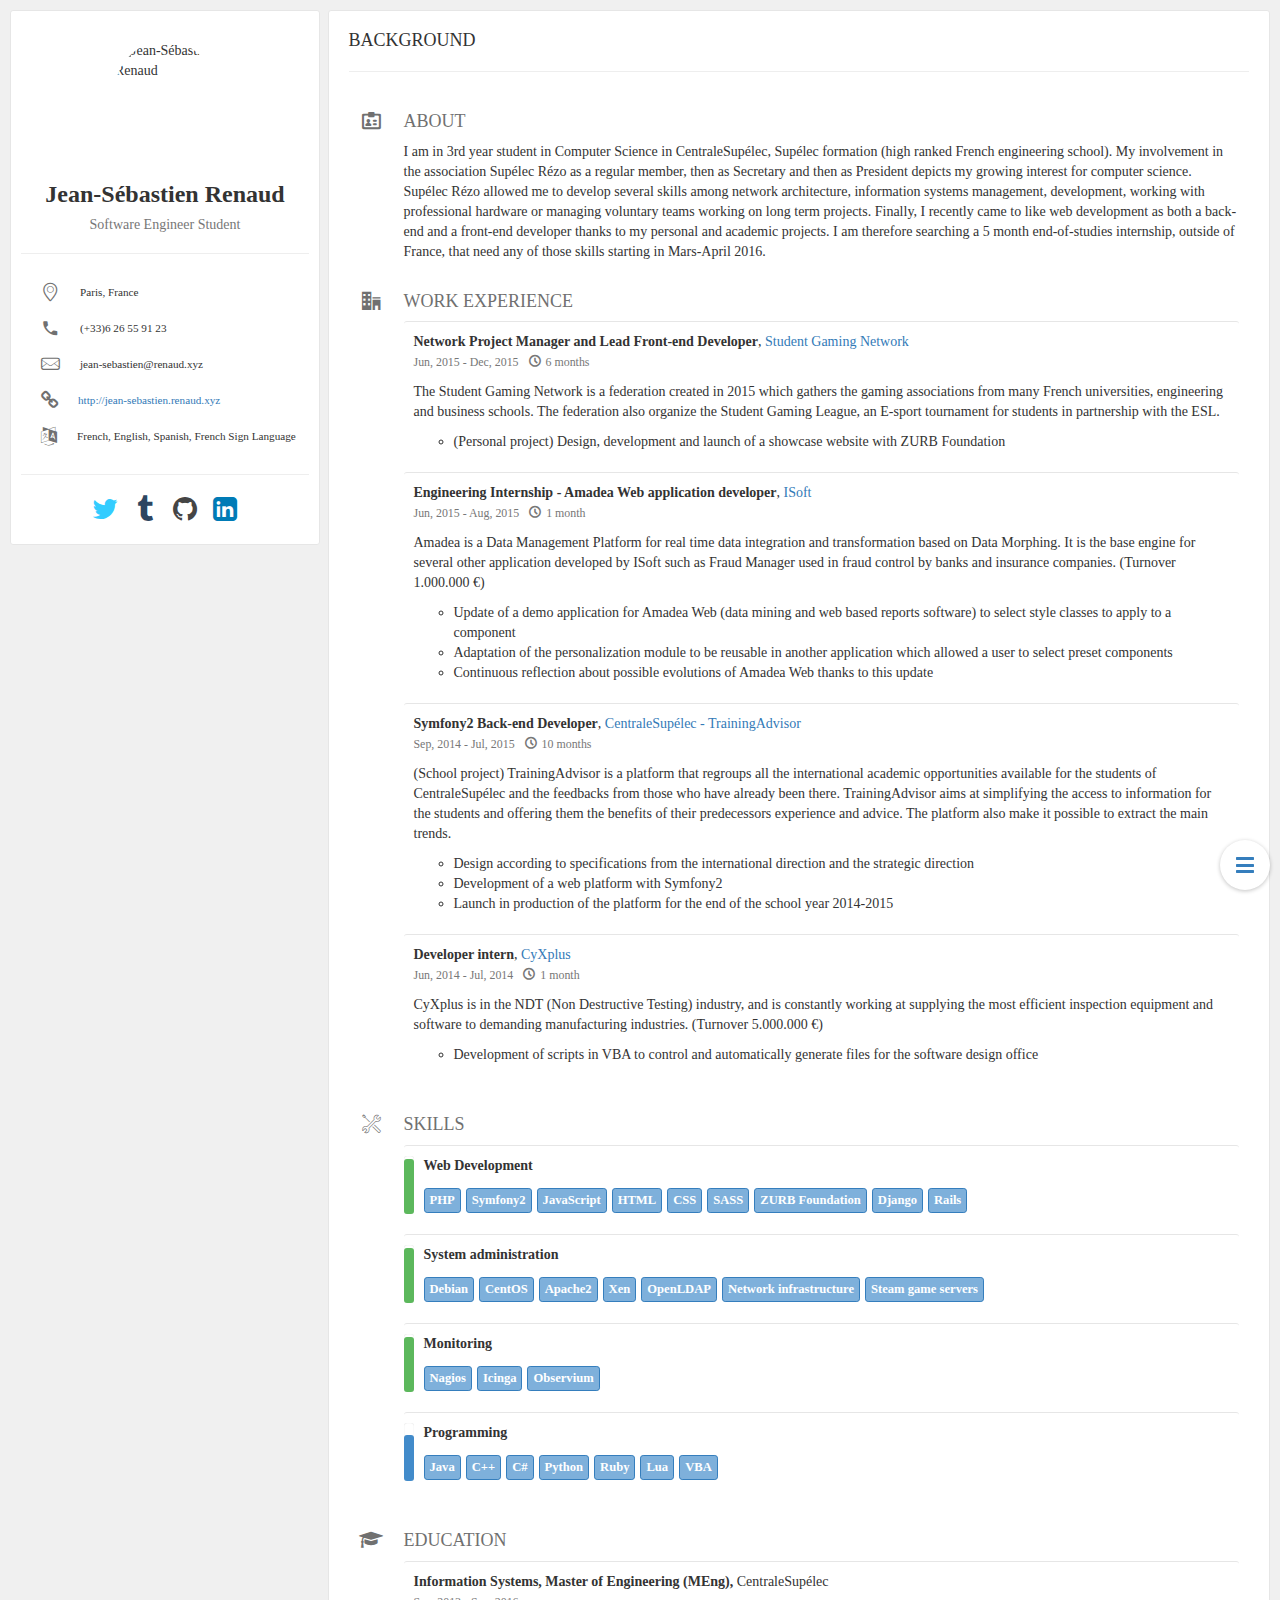
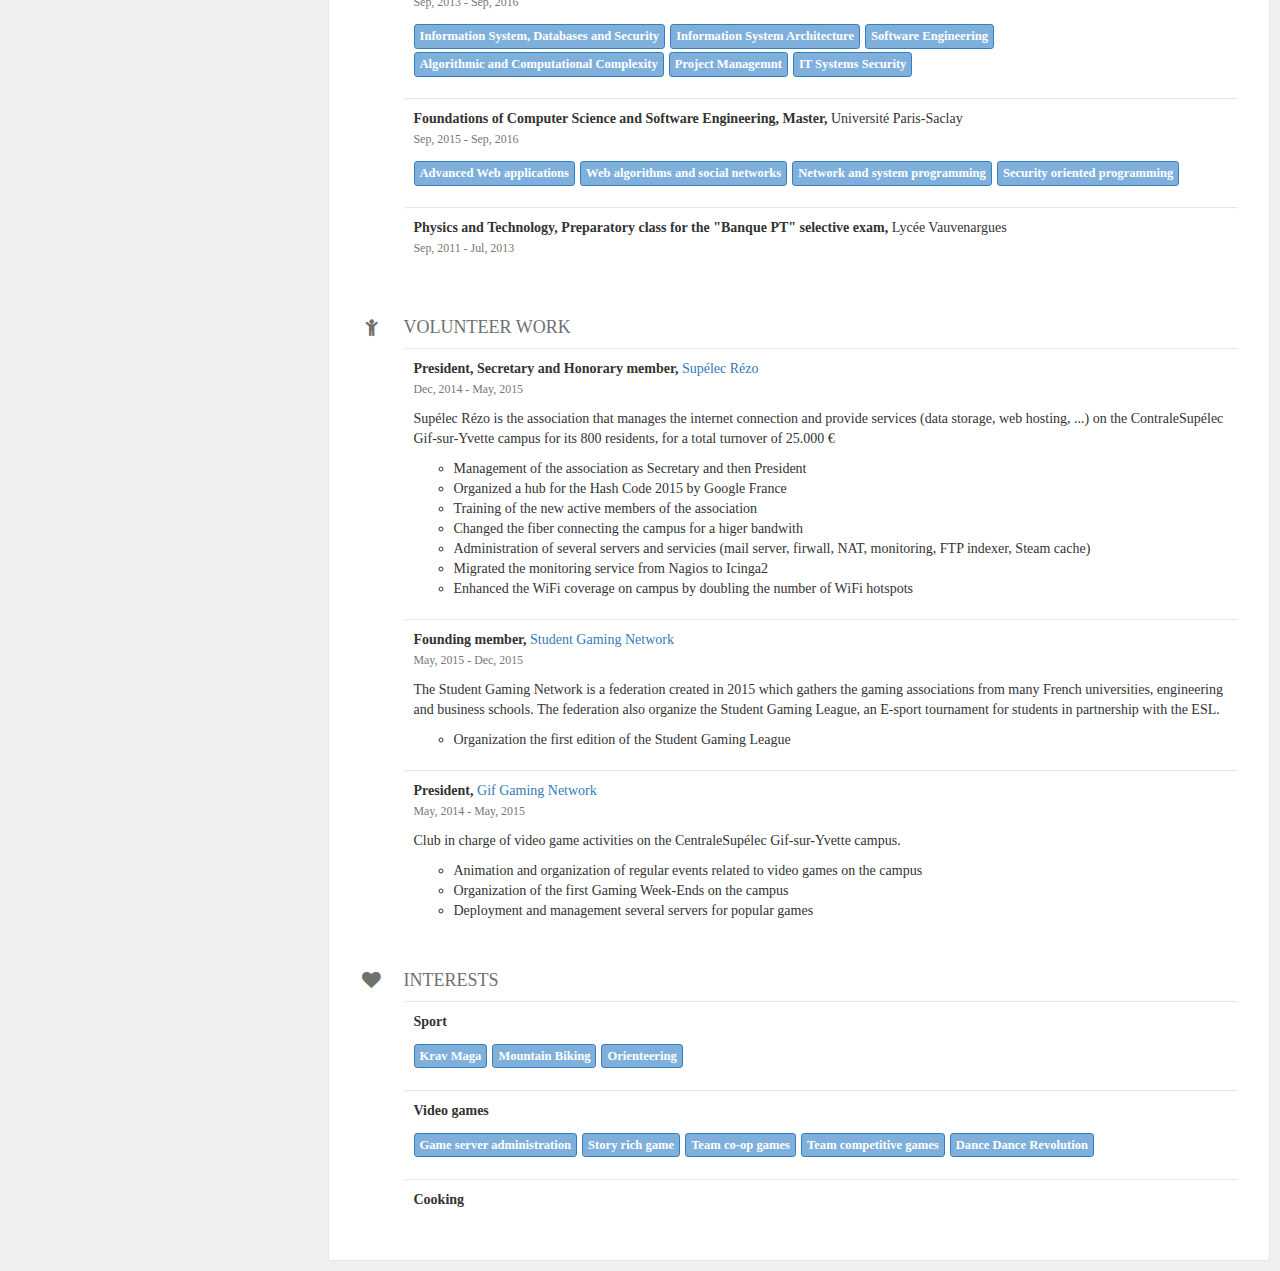
==== commit 3bfcdcec: "minor updates" ====
--- a/index.html
+++ b/index.html
@@ -1,6 +1,5 @@
-<!DOCTYPE html><html lang="en"><head><meta charset="utf-8"/><meta http-equiv="X-UA-Compatible" content="IE=edge"/><meta name="viewport" content="width=device-width, initial-scale=1"/><title>Jean-Sébastien Renaud</title><link rel="stylesheet" href="https://maxcdn.bootstrapcdn.com/bootstrap/3.2.0/css/bootstrap.min.css"/><link rel="stylesheet" href="style.css"/>
-</head><body itemscope="itemscope" itemtype="http://schema.org/Person"><div class="container-fluid"><div class="row main clearfix"><a href="#" class="js-floating-nav-trigger floating-nav-trigger"><i class="icon-bars"></i><span class="close-icon">&times;</span></a><nav class="floating-nav js-floating-nav"><ul class="list-unstyled"><li><a href="#about"><i class="mr-10 icon-board"></i>About</a></li><li><a href="#work-experience"><i class="mr-10 icon-office"></i>Work Experience</a></li><li><a href="#skills"><i class="mr-10 icon-tools"></i>Skills</a></li><li><a href="#education"><i class="mr-10 icon-graduation-cap"></i>Education</a></li><li><a href="#volunteer-work"><i class="mr-10 icon-child"></i>Volunteer Work</a></li><li><a href="#interests"><i class="mr-10 icon-heart"></i>Interests</a></li></ul></nav><section class="col-md-3 card-wrapper profile-card-wrapper affix"><div class="card profile-card"><span class="profile-pic-container"><div class="profile-pic"><img data-src="holder.js/100x100" alt="Jean-Sébastien Renaud" src="img/photo_small.png" itemprop="image" class="media-object img-circle center-block"/></div><div class="name-and-profession text-center"><h3 itemprop="name"><b>Jean-Sébastien Renaud</b></h3><h5 itemprop="jobTitle" class="text-muted">Back/Front-End Developer Student</h5></div></span><hr/><div class="contact-details clearfix"><div class="detail"><span class="icon"><i class="icon fs-lg icon-location"></i></span><span class="info">Paris, France</span></div><div class="detail"><span class="icon"><i class="icon fs-lg icon-phone"></i></span><span itemprop="telephone" class="info">(+33)6 26 55 91 23</span></div><div class="detail"><span class="icon"><i class="icon fs-lg icon-mail"></i></span><span class="info"><a href="/cdn-cgi/l/email-protection#adc7c8ccc380dec8cfccded9c4c8c3eddfc8c3ccd8c983d5d4d7" itemprop="email" class="link-disguise"><span class="__cf_email__" data-cfemail="deb4bbbfb0f3adbbbcbfadaab7bbb09eacbbb0bfabbaf0a6a7a4">[email&#160;protected]</span><script data-cfhash='f9e31' type="text/javascript">
-/* <![CDATA[ */!function(){try{var t="currentScript"in document?document.currentScript:function(){for(var t=document.getElementsByTagName("script"),e=t.length;e--;)if(t[e].getAttribute("data-cfhash"))return t[e]}();if(t&&t.previousSibling){var e,r,n,i,c=t.previousSibling,a=c.getAttribute("data-cfemail");if(a){for(e="",r=parseInt(a.substr(0,2),16),n=2;a.length-n;n+=2)i=parseInt(a.substr(n,2),16)^r,e+=String.fromCharCode(i);e=document.createTextNode(e),c.parentNode.replaceChild(e,c)}t.parentNode.removeChild(t);}}catch(u){}}()/* ]]> */</script></a></span></div><div class="detail"><span class="icon"><i class="icon fs-lg icon-link"></i></span><span class="info"><a href="http://jean-sebastien.renaud.xyz" target="_blank">http://jean-sebastien.renaud.xyz</a></span></div><div class="detail"><span title="Languages I speak" class="icon"><i class="icon fs-lg icon-language"></i></span><span class="info">French, English, Spanish, French Sign Language</span></div></div><hr/><div class="social-links text-center"><div><a href="https://twitter.com/BackIsBachus" target="_blank" rel="tooltip" title="Jean-Sébastien Renaud on Twitter" class="fs-2x social-link link-twitter icon-twitter"></a><a href="https://backisbachus.tumblr.com" target="_blank" rel="tooltip" title="Jean-Sébastien Renaud on Tumblr" class="fs-2x social-link link-tumblr icon-tumblr"></a><a href="https://github.com/BackIsBachus" target="_blank" rel="tooltip" title="Jean-Sébastien Renaud on GitHub" class="fs-2x social-link link-github icon-github"></a><a href="https://www.linkedin.com/pub/jean-s%C3%A9bastien-renaud/44/206/880/en" target="_blank" rel="tooltip" title="Jean-Sébastien Renaud on LinkedIn" class="fs-2x social-link link-linkedin icon-linkedin"></a></div></div></div></section><section class="col-md-9 card-wrapper pull-right"><div class="card background-card"><h4 class="text-uppercase">Background</h4><hr/><div class="background-details"><div id="about" class="detail"><div class="icon"><i class="fs-lg icon-board"></i><span class="mobile-title">About</span></div><div class="info"><h4 class="title text-uppercase">About</h4><div itemprop="description" class="content">I am in 3rd year student in Computer Science in CentraleSupélec, Supélec formation (high ranked French engineering school). My involvement in the association Supélec Rézo as a regular member, then as Secretary and then as President depicts my growing interest for computer science. Supélec Rézo allowed me to develop several skills among network architecture, information systems management, development, working with professional hardware or managing voluntary teams working on long term projects. Finally, I recently came to like web development as both a back-end and a front-end developer thanks to my personal and academic projects. I am therefore searching a 6 month end-of-studies internship, outside of France, in this field starting in April 2016.</div></div></div><div id="work-experience" class="detail"><div class="icon"><i class="fs-lg icon-office"></i><span class="mobile-title">Work Experience</span></div><div class="info"><h4 class="title text-uppercase">Work Experience</h4><ul class="list-unstyled"><li class="card card-nested clearfix"><div class="content"><p class="clear-margin relative"><strong>Network Project Manager and Lead Front-end Developer</strong>,&nbsp;<a href="http://studentgamingnetwork.fr" target="_blank">Student Gaming Network</a></p><p class="text-muted"><small><span class="space-right">Jun, 2015 - Dec, 2015</span><span><i class="icon-clock mr-5"></i>6 months</span></small></p><p>The Student Gaming Network is a federation created in 2015 which gathers the gaming associations from many French universities, engineering and business schools. The federation also organize the Student Gaming League, an E-sport tournament for students in partnership with the ESL.</p><ul><li>(Personal project) Design, development and launch of a showcase website with ZURB Foundation</li></ul></div></li><li class="card card-nested clearfix"><div class="content"><p class="clear-margin relative"><strong>Engineering Internship - Amadea Web application developer</strong>,&nbsp;<a href="http://www.isoft.fr/index_en.htm" target="_blank">ISoft</a></p><p class="text-muted"><small><span class="space-right">Jun, 2015 - Aug, 2015</span><span><i class="icon-clock mr-5"></i>1 month</span></small></p><p>Amadea is a Data Management Platform for real time data integration and transformation based on Data Morphing. It is the base engine for several other application developed by ISoft such as Fraud Manager used in fraud control by banks and insurance companies. (Turnover 1.000.000 €)</p><ul><li>Update of a demo application for Amadea Web (data mining and web based reports software) to select style classes to apply to a component</li><li>Adaptation of the personalization module to be reusable in another application which allowed a user to select preset components</li><li>Continuous reflection about possible evolutions of Amadea Web thanks to this update</li></ul></div></li><li class="card card-nested clearfix"><div class="content"><p class="clear-margin relative"><strong>Symfony2 Back-end Developer</strong>,&nbsp;<a href="https://trainingadvisor.supelec.fr" target="_blank">CentraleSupélec - TrainingAdvisor</a></p><p class="text-muted"><small><span class="space-right">Sep, 2014 - Jul, 2015</span><span><i class="icon-clock mr-5"></i>10 months</span></small></p><p>(School project) TrainingAdvisor is a platform that regroups all the international academic opportunities available for the students of CentraleSupélec and the feedbacks from those who have already been there. TrainingAdvisor aims at simplifying the access to information for the students and offering them the benefits of their predecessors experience and advice. The platform also make it possible to extract the main trends.</p><ul><li>Design according to specifications from the international direction and the strategic direction</li><li>Development of a web platform with Symfony2</li><li>Launch in production of the platform for the end of the school year 2014-2015</li></ul></div></li><li class="card card-nested clearfix"><div class="content"><p class="clear-margin relative"><strong>Developer intern</strong>,&nbsp;<a href="http://www.cyxplus.fr/" target="_blank">CyXplus</a></p><p class="text-muted"><small><span class="space-right">Jun, 2014 - Jul, 2014</span><span><i class="icon-clock mr-5"></i>1 month</span></small></p><p>CyXplus is in the NDT (Non Destructive Testing) industry, and is constantly working at supplying the most efficient inspection equipment and software to demanding manufacturing industries. (Turnover 5.000.000 €)</p><ul><li>Development of scripts in VBA to control and automatically generate files for the software design office</li></ul></div></li></ul></div></div><div id="skills" class="detail"><div class="icon"><i class="fs-lg icon-tools"></i><span class="mobile-title">Skills</span></div><div class="info"><h4 class="title text-uppercase">Skills</h4><div class="content"><ul class="list-unstyled"><li class="card card-nested card-skills"><div rel="tooltip" title="Master" data-placement="left" class="skill-level"><div class="skill-progress master"></div></div><div class="skill-info"><strong>Web Development</strong><div class="space-top labels"><span class="label label-keyword">PHP</span><span class="label label-keyword">Symfony2</span><span class="label label-keyword">JavaScript</span><span class="label label-keyword">HTML</span><span class="label label-keyword">CSS</span><span class="label label-keyword">SASS</span><span class="label label-keyword">ZURB Foundation</span><span class="label label-keyword">Django</span><span class="label label-keyword">Rails</span></div></div></li><li class="card card-nested card-skills"><div rel="tooltip" title="Master" data-placement="left" class="skill-level"><div class="skill-progress master"></div></div><div class="skill-info"><strong>System administration</strong><div class="space-top labels"><span class="label label-keyword">Debian</span><span class="label label-keyword">CentOS</span><span class="label label-keyword">Apache2</span><span class="label label-keyword">Xen</span><span class="label label-keyword">OpenLDAP</span><span class="label label-keyword">Network infrastructure</span><span class="label label-keyword">Steam game servers</span></div></div></li><li class="card card-nested card-skills"><div rel="tooltip" title="Master" data-placement="left" class="skill-level"><div class="skill-progress master"></div></div><div class="skill-info"><strong>Monitoring</strong><div class="space-top labels"><span class="label label-keyword">Nagios</span><span class="label label-keyword">Icinga</span><span class="label label-keyword">Observium</span></div></div></li><li class="card card-nested card-skills"><div rel="tooltip" title="Advanced" data-placement="left" class="skill-level"><div class="skill-progress advanced"></div></div><div class="skill-info"><strong>Programming</strong><div class="space-top labels"><span class="label label-keyword">Java</span><span class="label label-keyword">C++</span><span class="label label-keyword">C#</span><span class="label label-keyword">Python</span><span class="label label-keyword">Ruby</span><span class="label label-keyword">Lua</span><span class="label label-keyword">VBA</span></div></div></li></ul></div></div></div><div id="education" class="detail"><div class="icon"><i class="fs-lg icon-graduation-cap"></i><span class="mobile-title">Education</span></div><div class="info"><h4 class="title text-uppercase">Education</h4><div class="content"><ul class="list-unstyled"><li class="card card-nested"><div class="content"><p class="clear-margin relative"><strong>Computer Science, Master of Engineering (MEng),&nbsp;</strong>CentraleSupélec</p><p class="text-muted"><small>Sep, 2013 - Sep, 2016</small></p><i></i><div class="space-top labels"><span class="label label-keyword">Information System, Databases and Security</span><span class="label label-keyword">Information System Architecture</span><span class="label label-keyword">Software Engineering</span><span class="label label-keyword">Algorithmic and Computational Complexity</span></div></div></li><li class="card card-nested"><div class="content"><p class="clear-margin relative"><strong>Foundations of Computer Science and Software Engineering, Master,&nbsp;</strong>Université Paris-Saclay</p><p class="text-muted"><small>Sep, 2015 - Sep, 2016</small></p><i></i><div class="space-top labels"><span class="label label-keyword">Advanced Web applications</span><span class="label label-keyword">Web algorithms and social networks</span><span class="label label-keyword">Network and system programming</span><span class="label label-keyword">Security oriented programming</span></div></div></li><li class="card card-nested"><div class="content"><p class="clear-margin relative"><strong>Physics and Technology, Preparatory class for the &quot;Banque PT&quot; selective exam,&nbsp;</strong>Lycée Vauvenargues</p><p class="text-muted"><small>Sep, 2011 - Jul, 2013</small></p><i></i></div></li></ul></div></div></div><div id="volunteer-work" class="detail"><div class="icon"><i class="fs-lg icon-child"></i><span class="mobile-title">Volunteer Work</span></div><div class="info"><h4 class="title text-uppercase">Volunteer Work</h4><div class="content"><ul class="list-unstyled"><li class="card card-nested"><div class="content"><p class="clear-margin relative"><strong>President, Secretary and Honorary member, </strong><a href="http://rezomen.fr/" target="_blank">Supélec Rézo</a></p><p class="text-muted"><small>Dec, 2014 - May, 2015</small></p><p>Supélec Rézo is the association that manages the internet connection and provide services (data storage, web hosting, ...) on the ContraleSupélec Gif-sur-Yvette campus for its 800 residents, for a total turnover of 25.000 €</p><ul><li>Management of the association as Secretary and then President</li><li>Organized a hub for the Hash Code 2015 by Google France</li><li>Training of the new active members of the association</li><li>Changed the fiber connecting the campus for a higer bandwith</li><li>Administration of several servers and servicies (mail server, firwall, NAT, monitoring, FTP indexer, Steam cache)</li><li>Migrated the monitoring service from Nagios to Icinga2</li><li>Enhanced the WiFi coverage on campus by doubling the number of WiFi hotspots</li></ul></div></li><li class="card card-nested"><div class="content"><p class="clear-margin relative"><strong>Founding member, </strong><a href="http://studentgamingnetwork.fr/" target="_blank">Student Gaming Network</a></p><p class="text-muted"><small>May, 2015 - Dec, 2015</small></p><p>The Student Gaming Network is a federation created in 2015 which gathers the gaming associations from many French universities, engineering and business schools. The federation also organize the Student Gaming League, an E-sport tournament for students in partnership with the ESL.</p><ul><li>Organization the first edition of the Student Gaming League</li></ul></div></li><li class="card card-nested"><div class="content"><p class="clear-margin relative"><strong>President, </strong><a href="http://gign.rez-gif.supelec.fr/" target="_blank">Gif Gaming Network</a></p><p class="text-muted"><small>May, 2014 - May, 2015</small></p><p>Club in charge of video game activities on the CentraleSupélec Gif-sur-Yvette campus.</p><ul><li>Animation and organization of regular events related to video games on the campus</li><li>Organization of the first Gaming Week-Ends on the campus</li><li>Deployment and management several servers for popular games</li></ul></div></li></ul></div></div></div><div id="interests" class="detail"><div class="icon"><i class="fs-lg icon-heart"></i><span class="mobile-title">Interests</span></div><div class="info"><h4 class="title text-uppercase">Interests</h4><div class="content"><ul class="list-unstyled"><li class="card card-nested"><p><strong>Sport</strong></p><div class="space-top labels"><span class="label label-keyword">Krav Maga</span><span class="label label-keyword">Mountain Biking</span><span class="label label-keyword">Orienteering</span></div></li><li class="card card-nested"><p><strong>Video games</strong></p><div class="space-top labels"><span class="label label-keyword">Game server administration</span><span class="label label-keyword">Story rich game</span><span class="label label-keyword">Team co-op games</span><span class="label label-keyword">Team competitive games</span><span class="label label-keyword">Dance Dance Revolution</span></div></li><li class="card card-nested"><p><strong>Cooking</strong></p></li></ul></div></div></div></div></div></section></div></div><script src="https://ajax.googleapis.com/ajax/libs/jquery/1.11.0/jquery.min.js"></script><script src="https://cdnjs.cloudflare.com/ajax/libs/twitter-bootstrap/3.2.0/js/tooltip.js"></script><script src="https://cdnjs.cloudflare.com/ajax/libs/twitter-bootstrap/3.2.0/js/collapse.js"></script><script>$(function () {
+<!DOCTYPE html><html lang="en"><head><meta charset="utf-8"/><meta http-equiv="X-UA-Compatible" content="IE=edge"/><meta name="viewport" content="width=device-width, initial-scale=1"/><title>Jean-Sébastien Renaud</title><link rel="stylesheet" href="https://maxcdn.bootstrapcdn.com/bootstrap/3.2.0/css/bootstrap.min.css"/><link rel="stylesheet" href="style.css"/></head><body itemscope="itemscope" itemtype="http://schema.org/Person"><div class="container-fluid"><div class="row main clearfix"><a href="#" class="js-floating-nav-trigger floating-nav-trigger"><i class="icon-bars"></i><span class="close-icon">&times;</span></a><nav class="floating-nav js-floating-nav"><ul class="list-unstyled"><li><a href="#about"><i class="mr-10 icon-board"></i>About</a></li><li><a href="#work-experience"><i class="mr-10 icon-office"></i>Work Experience</a></li><li><a href="#skills"><i class="mr-10 icon-tools"></i>Skills</a></li><li><a href="#education"><i class="mr-10 icon-graduation-cap"></i>Education</a></li><li><a href="#volunteer-work"><i class="mr-10 icon-child"></i>Volunteer Work</a></li><li><a href="#interests"><i class="mr-10 icon-heart"></i>Interests</a></li></ul></nav><section class="col-md-3 card-wrapper profile-card-wrapper affix"><div class="card profile-card"><span class="profile-pic-container"><div class="profile-pic"><img data-src="holder.js/100x100" alt="Jean-Sébastien Renaud" src="img/photo_small.png" itemprop="image" class="media-object img-circle center-block"/></div><div class="name-and-profession text-center"><h3 itemprop="name"><b>Jean-Sébastien Renaud</b></h3><h5 itemprop="jobTitle" class="text-muted">Software Engineer Student</h5></div></span><hr/><div class="contact-details clearfix"><div class="detail"><span class="icon"><i class="icon fs-lg icon-location"></i></span><span class="info">Paris, France</span></div><div class="detail"><span class="icon"><i class="icon fs-lg icon-phone"></i></span><span itemprop="telephone" class="info">(+33)6 26 55 91 23</span></div><div class="detail"><span class="icon"><i class="icon fs-lg icon-mail"></i></span><span class="info"><a href="/cdn-cgi/l/email-protection#f69c939798db8593949785829f9398b6849398978392d88e8f8c" itemprop="email" class="link-disguise"><span class="__cf_email__" data-cfemail="fa909f9b94d7899f989b898e939f94ba889f949b8f9ed4828380">[email&#160;protected]</span><script data-cfhash='f9e31' type="text/javascript">
+/* <![CDATA[ */!function(){try{var t="currentScript"in document?document.currentScript:function(){for(var t=document.getElementsByTagName("script"),e=t.length;e--;)if(t[e].getAttribute("data-cfhash"))return t[e]}();if(t&&t.previousSibling){var e,r,n,i,c=t.previousSibling,a=c.getAttribute("data-cfemail");if(a){for(e="",r=parseInt(a.substr(0,2),16),n=2;a.length-n;n+=2)i=parseInt(a.substr(n,2),16)^r,e+=String.fromCharCode(i);e=document.createTextNode(e),c.parentNode.replaceChild(e,c)}t.parentNode.removeChild(t);}}catch(u){}}()/* ]]> */</script></a></span></div><div class="detail"><span class="icon"><i class="icon fs-lg icon-link"></i></span><span class="info"><a href="http://jean-sebastien.renaud.xyz" target="_blank">http://jean-sebastien.renaud.xyz</a></span></div><div class="detail"><span title="Languages I speak" class="icon"><i class="icon fs-lg icon-language"></i></span><span class="info">French, English, Spanish, French Sign Language</span></div></div><hr/><div class="social-links text-center"><div><a href="https://twitter.com/BackIsBachus" target="_blank" rel="tooltip" title="Jean-Sébastien Renaud on Twitter" class="fs-2x social-link link-twitter icon-twitter"></a><a href="https://backisbachus.tumblr.com" target="_blank" rel="tooltip" title="Jean-Sébastien Renaud on Tumblr" class="fs-2x social-link link-tumblr icon-tumblr"></a><a href="https://github.com/BackIsBachus" target="_blank" rel="tooltip" title="Jean-Sébastien Renaud on GitHub" class="fs-2x social-link link-github icon-github"></a><a href="https://www.linkedin.com/pub/jean-s%C3%A9bastien-renaud/44/206/880/en" target="_blank" rel="tooltip" title="Jean-Sébastien Renaud on LinkedIn" class="fs-2x social-link link-linkedin icon-linkedin"></a></div></div></div></section><section class="col-md-9 card-wrapper pull-right"><div class="card background-card"><h4 class="text-uppercase">Background</h4><hr/><div class="background-details"><div id="about" class="detail"><div class="icon"><i class="fs-lg icon-board"></i><span class="mobile-title">About</span></div><div class="info"><h4 class="title text-uppercase">About</h4><div itemprop="description" class="content">I am in 3rd year student in Computer Science in CentraleSupélec, Supélec formation (high ranked French engineering school). My involvement in the association Supélec Rézo as a regular member, then as Secretary and then as President depicts my growing interest for computer science. Supélec Rézo allowed me to develop several skills among network architecture, information systems management, development, working with professional hardware or managing voluntary teams working on long term projects. Finally, I recently came to like web development as both a back-end and a front-end developer thanks to my personal and academic projects. I am therefore searching a 5 month end-of-studies internship, outside of France, that need any of those skills starting in Mars-April 2016.</div></div></div><div id="work-experience" class="detail"><div class="icon"><i class="fs-lg icon-office"></i><span class="mobile-title">Work Experience</span></div><div class="info"><h4 class="title text-uppercase">Work Experience</h4><ul class="list-unstyled"><li class="card card-nested clearfix"><div class="content"><p class="clear-margin relative"><strong>Network Project Manager and Lead Front-end Developer</strong>,&nbsp;<a href="http://studentgamingnetwork.fr" target="_blank">Student Gaming Network</a></p><p class="text-muted"><small><span class="space-right">Jun, 2015 - Dec, 2015</span><span><i class="icon-clock mr-5"></i>6 months</span></small></p><p>The Student Gaming Network is a federation created in 2015 which gathers the gaming associations from many French universities, engineering and business schools. The federation also organize the Student Gaming League, an E-sport tournament for students in partnership with the ESL.</p><ul><li>(Personal project) Design, development and launch of a showcase website with ZURB Foundation</li></ul></div></li><li class="card card-nested clearfix"><div class="content"><p class="clear-margin relative"><strong>Engineering Internship - Amadea Web application developer</strong>,&nbsp;<a href="http://www.isoft.fr/index_en.htm" target="_blank">ISoft</a></p><p class="text-muted"><small><span class="space-right">Jun, 2015 - Aug, 2015</span><span><i class="icon-clock mr-5"></i>1 month</span></small></p><p>Amadea is a Data Management Platform for real time data integration and transformation based on Data Morphing. It is the base engine for several other application developed by ISoft such as Fraud Manager used in fraud control by banks and insurance companies. (Turnover 1.000.000 €)</p><ul><li>Update of a demo application for Amadea Web (data mining and web based reports software) to select style classes to apply to a component</li><li>Adaptation of the personalization module to be reusable in another application which allowed a user to select preset components</li><li>Continuous reflection about possible evolutions of Amadea Web thanks to this update</li></ul></div></li><li class="card card-nested clearfix"><div class="content"><p class="clear-margin relative"><strong>Symfony2 Back-end Developer</strong>,&nbsp;<a href="https://trainingadvisor.supelec.fr" target="_blank">CentraleSupélec - TrainingAdvisor</a></p><p class="text-muted"><small><span class="space-right">Sep, 2014 - Jul, 2015</span><span><i class="icon-clock mr-5"></i>10 months</span></small></p><p>(School project) TrainingAdvisor is a platform that regroups all the international academic opportunities available for the students of CentraleSupélec and the feedbacks from those who have already been there. TrainingAdvisor aims at simplifying the access to information for the students and offering them the benefits of their predecessors experience and advice. The platform also make it possible to extract the main trends.</p><ul><li>Design according to specifications from the international direction and the strategic direction</li><li>Development of a web platform with Symfony2</li><li>Launch in production of the platform for the end of the school year 2014-2015</li></ul></div></li><li class="card card-nested clearfix"><div class="content"><p class="clear-margin relative"><strong>Developer intern</strong>,&nbsp;<a href="http://www.cyxplus.fr/" target="_blank">CyXplus</a></p><p class="text-muted"><small><span class="space-right">Jun, 2014 - Jul, 2014</span><span><i class="icon-clock mr-5"></i>1 month</span></small></p><p>CyXplus is in the NDT (Non Destructive Testing) industry, and is constantly working at supplying the most efficient inspection equipment and software to demanding manufacturing industries. (Turnover 5.000.000 €)</p><ul><li>Development of scripts in VBA to control and automatically generate files for the software design office</li></ul></div></li></ul></div></div><div id="skills" class="detail"><div class="icon"><i class="fs-lg icon-tools"></i><span class="mobile-title">Skills</span></div><div class="info"><h4 class="title text-uppercase">Skills</h4><div class="content"><ul class="list-unstyled"><li class="card card-nested card-skills"><div rel="tooltip" title="Master" data-placement="left" class="skill-level"><div class="skill-progress master"></div></div><div class="skill-info"><strong>Web Development</strong><div class="space-top labels"><span class="label label-keyword">PHP</span><span class="label label-keyword">Symfony2</span><span class="label label-keyword">JavaScript</span><span class="label label-keyword">HTML</span><span class="label label-keyword">CSS</span><span class="label label-keyword">SASS</span><span class="label label-keyword">ZURB Foundation</span><span class="label label-keyword">Django</span><span class="label label-keyword">Rails</span></div></div></li><li class="card card-nested card-skills"><div rel="tooltip" title="Master" data-placement="left" class="skill-level"><div class="skill-progress master"></div></div><div class="skill-info"><strong>System administration</strong><div class="space-top labels"><span class="label label-keyword">Debian</span><span class="label label-keyword">CentOS</span><span class="label label-keyword">Apache2</span><span class="label label-keyword">Xen</span><span class="label label-keyword">OpenLDAP</span><span class="label label-keyword">Network infrastructure</span><span class="label label-keyword">Steam game servers</span></div></div></li><li class="card card-nested card-skills"><div rel="tooltip" title="Master" data-placement="left" class="skill-level"><div class="skill-progress master"></div></div><div class="skill-info"><strong>Monitoring</strong><div class="space-top labels"><span class="label label-keyword">Nagios</span><span class="label label-keyword">Icinga</span><span class="label label-keyword">Observium</span></div></div></li><li class="card card-nested card-skills"><div rel="tooltip" title="Advanced" data-placement="left" class="skill-level"><div class="skill-progress advanced"></div></div><div class="skill-info"><strong>Programming</strong><div class="space-top labels"><span class="label label-keyword">Java</span><span class="label label-keyword">C++</span><span class="label label-keyword">C#</span><span class="label label-keyword">Python</span><span class="label label-keyword">Ruby</span><span class="label label-keyword">Lua</span><span class="label label-keyword">VBA</span></div></div></li></ul></div></div></div><div id="education" class="detail"><div class="icon"><i class="fs-lg icon-graduation-cap"></i><span class="mobile-title">Education</span></div><div class="info"><h4 class="title text-uppercase">Education</h4><div class="content"><ul class="list-unstyled"><li class="card card-nested"><div class="content"><p class="clear-margin relative"><strong>Information Systems, Master of Engineering (MEng),&nbsp;</strong>CentraleSupélec</p><p class="text-muted"><small>Sep, 2013 - Sep, 2016</small></p><i></i><div class="space-top labels"><span class="label label-keyword">Information System, Databases and Security</span><span class="label label-keyword">Information System Architecture</span><span class="label label-keyword">Software Engineering</span><span class="label label-keyword">Algorithmic and Computational Complexity</span><span class="label label-keyword">Project Managemnt</span><span class="label label-keyword">IT Systems Security</span></div></div></li><li class="card card-nested"><div class="content"><p class="clear-margin relative"><strong>Foundations of Computer Science and Software Engineering, Master,&nbsp;</strong>Université Paris-Saclay</p><p class="text-muted"><small>Sep, 2015 - Sep, 2016</small></p><i></i><div class="space-top labels"><span class="label label-keyword">Advanced Web applications</span><span class="label label-keyword">Web algorithms and social networks</span><span class="label label-keyword">Network and system programming</span><span class="label label-keyword">Security oriented programming</span></div></div></li><li class="card card-nested"><div class="content"><p class="clear-margin relative"><strong>Physics and Technology, Preparatory class for the &quot;Banque PT&quot; selective exam,&nbsp;</strong>Lycée Vauvenargues</p><p class="text-muted"><small>Sep, 2011 - Jul, 2013</small></p><i></i></div></li></ul></div></div></div><div id="volunteer-work" class="detail"><div class="icon"><i class="fs-lg icon-child"></i><span class="mobile-title">Volunteer Work</span></div><div class="info"><h4 class="title text-uppercase">Volunteer Work</h4><div class="content"><ul class="list-unstyled"><li class="card card-nested"><div class="content"><p class="clear-margin relative"><strong>President, Secretary and Honorary member, </strong><a href="http://rezomen.fr/" target="_blank">Supélec Rézo</a></p><p class="text-muted"><small>Dec, 2014 - May, 2015</small></p><p>Supélec Rézo is the association that manages the internet connection and provide services (data storage, web hosting, ...) on the ContraleSupélec Gif-sur-Yvette campus for its 800 residents, for a total turnover of 25.000 €</p><ul><li>Management of the association as Secretary and then President</li><li>Organized a hub for the Hash Code 2015 by Google France</li><li>Training of the new active members of the association</li><li>Changed the fiber connecting the campus for a higer bandwith</li><li>Administration of several servers and servicies (mail server, firwall, NAT, monitoring, FTP indexer, Steam cache)</li><li>Migrated the monitoring service from Nagios to Icinga2</li><li>Enhanced the WiFi coverage on campus by doubling the number of WiFi hotspots</li></ul></div></li><li class="card card-nested"><div class="content"><p class="clear-margin relative"><strong>Founding member, </strong><a href="http://studentgamingnetwork.fr/" target="_blank">Student Gaming Network</a></p><p class="text-muted"><small>May, 2015 - Dec, 2015</small></p><p>The Student Gaming Network is a federation created in 2015 which gathers the gaming associations from many French universities, engineering and business schools. The federation also organize the Student Gaming League, an E-sport tournament for students in partnership with the ESL.</p><ul><li>Organization the first edition of the Student Gaming League</li></ul></div></li><li class="card card-nested"><div class="content"><p class="clear-margin relative"><strong>President, </strong><a href="http://gign.rez-gif.supelec.fr/" target="_blank">Gif Gaming Network</a></p><p class="text-muted"><small>May, 2014 - May, 2015</small></p><p>Club in charge of video game activities on the CentraleSupélec Gif-sur-Yvette campus.</p><ul><li>Animation and organization of regular events related to video games on the campus</li><li>Organization of the first Gaming Week-Ends on the campus</li><li>Deployment and management several servers for popular games</li></ul></div></li></ul></div></div></div><div id="interests" class="detail"><div class="icon"><i class="fs-lg icon-heart"></i><span class="mobile-title">Interests</span></div><div class="info"><h4 class="title text-uppercase">Interests</h4><div class="content"><ul class="list-unstyled"><li class="card card-nested"><p><strong>Sport</strong></p><div class="space-top labels"><span class="label label-keyword">Krav Maga</span><span class="label label-keyword">Mountain Biking</span><span class="label label-keyword">Orienteering</span></div></li><li class="card card-nested"><p><strong>Video games</strong></p><div class="space-top labels"><span class="label label-keyword">Game server administration</span><span class="label label-keyword">Story rich game</span><span class="label label-keyword">Team co-op games</span><span class="label label-keyword">Team competitive games</span><span class="label label-keyword">Dance Dance Revolution</span></div></li><li class="card card-nested"><p><strong>Cooking</strong></p></li></ul></div></div></div></div></div></section></div></div><script src="https://ajax.googleapis.com/ajax/libs/jquery/1.11.0/jquery.min.js"></script><script src="https://cdnjs.cloudflare.com/ajax/libs/twitter-bootstrap/3.2.0/js/tooltip.js"></script><script src="https://cdnjs.cloudflare.com/ajax/libs/twitter-bootstrap/3.2.0/js/collapse.js"></script><script>$(function () {
   var toggleFloatingMenu = function() {
     $( '.js-floating-nav' ).toggleClass( 'is-visible' );
     $( '.js-floating-nav-trigger' ).toggleClass( 'is-open' );
